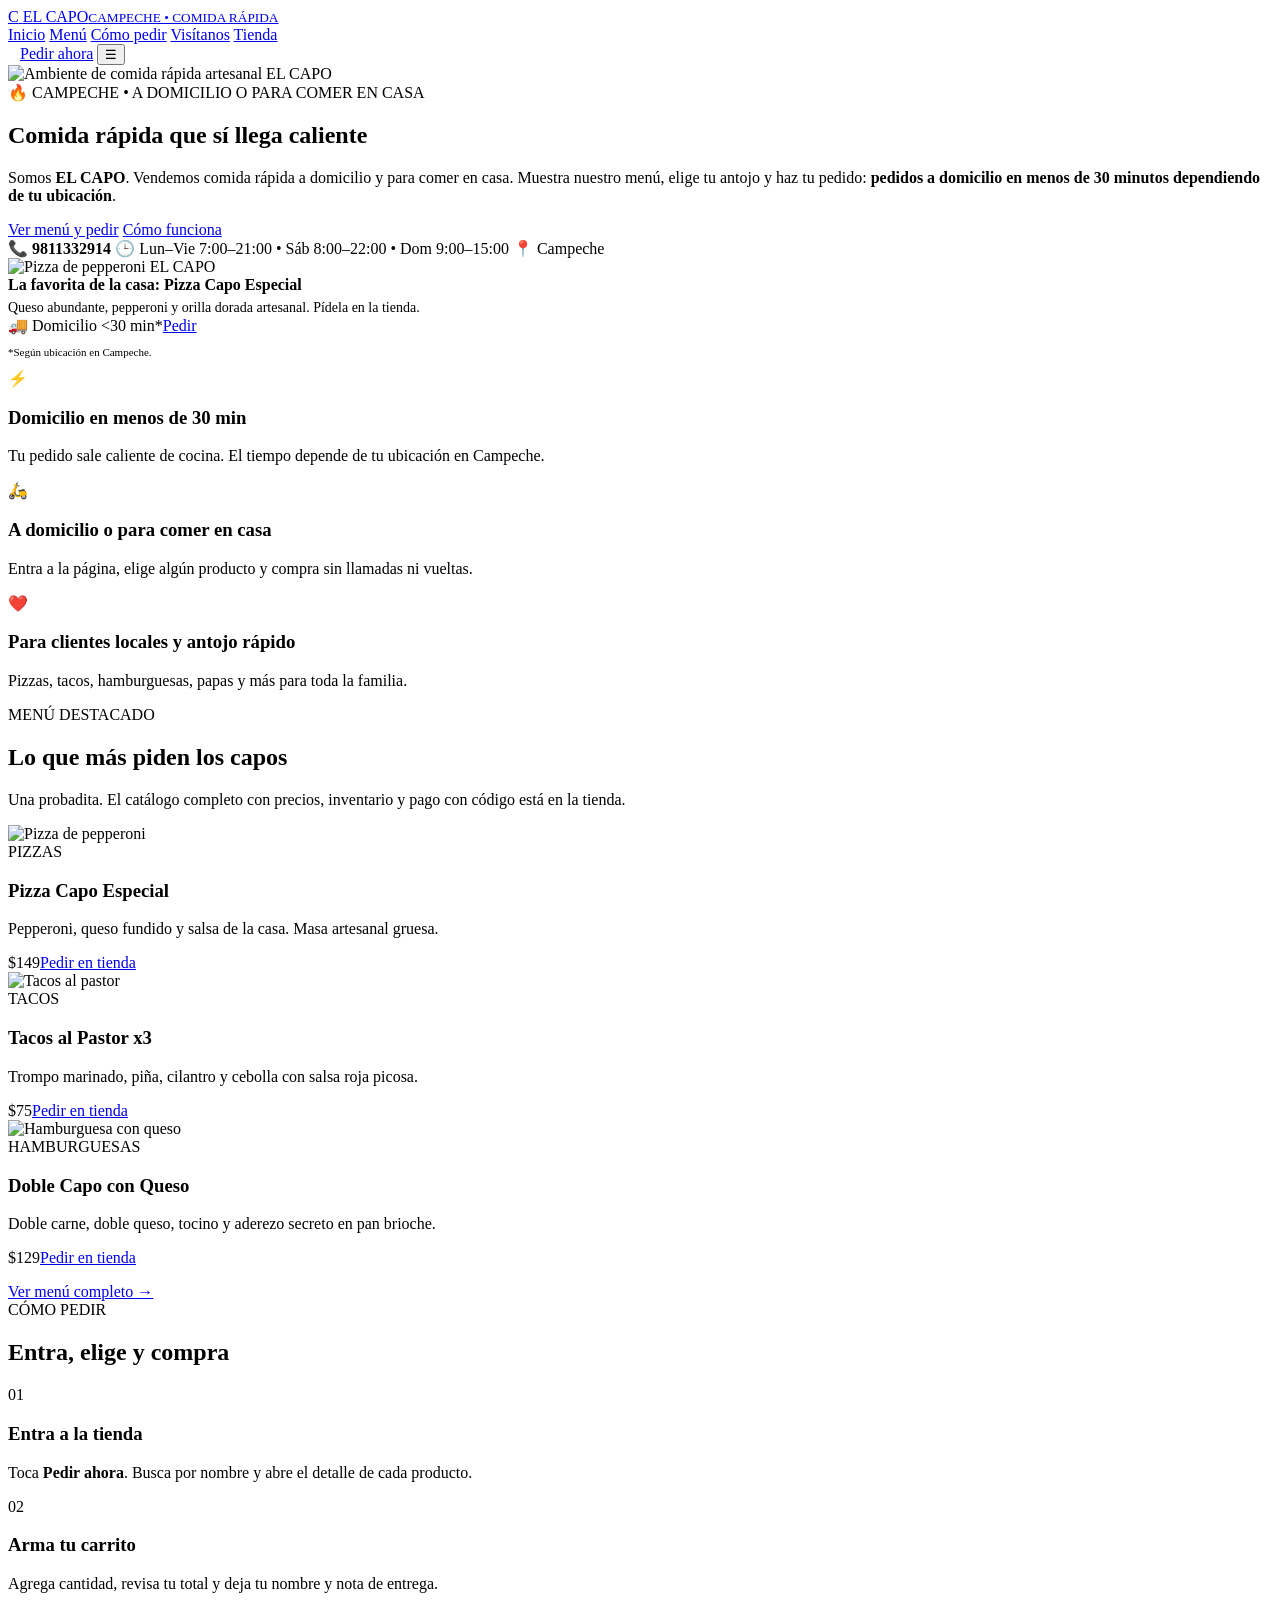
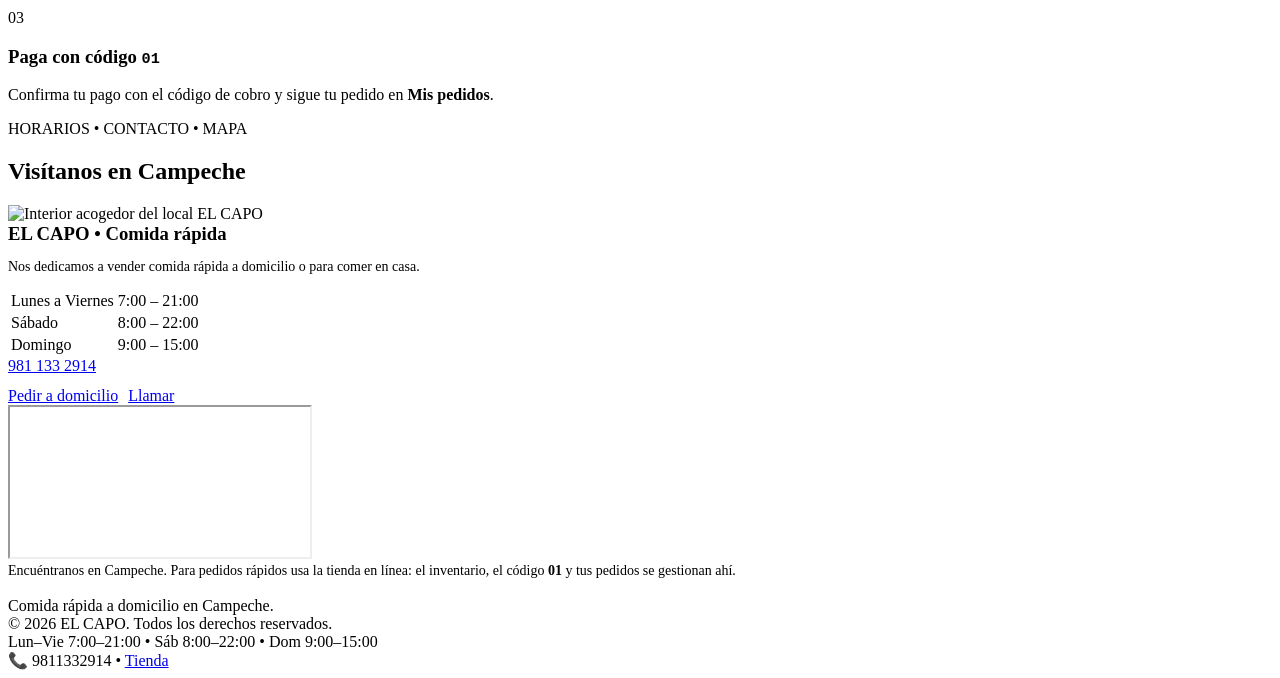
==== index.html @ cf5fe15d "generate index.html" ====
<!doctype html>
<html lang="es-MX">
<head>
<meta charset="utf-8">
<meta name="viewport" content="width=device-width,initial-scale=1">
<title>EL CAPO | Comida rápida a domicilio en Campeche</title>
<meta name="description" content="EL CAPO en Campeche: pizzas, tacos, hamburguesas y más. Pedidos a domicilio en menos de 30 minutos según ubicación. Entra, elige y compra en nuestra tienda.">
<link rel="stylesheet" href="styles.css">
</head>
<body>
<header class="topbar">
<div class="topbar-inner">
<a class="brand" href="./" aria-label="EL CAPO inicio" data-eb-editable="link" data-eb-key="index.a.1" data-eb-role="a" data-eb-kind="link">
<span class="brand-mark">C</span>
<span class="brand-name">EL CAPO<small>CAMPECHE • COMIDA RÁPIDA</small></span>
</a>
<nav class="nav" data-nav>
<a href="#inicio" data-eb-editable="link" data-eb-key="index.a.2" data-eb-role="a" data-eb-kind="link">Inicio</a>
<a href="#menu" data-eb-editable="link" data-eb-key="index.a.3" data-eb-role="a" data-eb-kind="link">Menú</a>
<a href="#como-pedir" data-eb-editable="link" data-eb-key="index.a.4" data-eb-role="a" data-eb-kind="link">Cómo pedir</a>
<a href="#visitanos" data-eb-editable="link" data-eb-key="index.a.5" data-eb-role="a" data-eb-kind="link">Visítanos</a>
<a href="tienda/" data-eb-editable="link" data-eb-key="index.a.6" data-eb-role="a" data-eb-kind="link">Tienda</a>
</nav>
<a class="btn btn-primary btn-sm" href="tienda/" style="margin-left:12px" data-eb-editable="link" data-eb-key="index.a.7" data-eb-role="a" data-eb-kind="link">Pedir ahora</a>
<button class="menu-toggle" data-nav-toggle aria-label="Abrir menú" data-eb-editable="link" data-eb-key="index.button.8" data-eb-role="button" data-eb-kind="link">☰</button>
</div>
</header>

<main id="inicio">
<section class="hero">
<div class="hero-bg"><img src="https://thumb.wikimedia.org/wikipedia/commons/thumb/0/0c/Pub_food_for_the_Win_%28Unsplash%29.jpg/1920px-Pub_food_for_the_Win_%28Unsplash%29.jpg" alt="Ambiente de comida rápida artesanal EL CAPO" data-eb-editable="image" data-eb-key="index.img.9" data-eb-role="img" data-eb-kind="image"></div>
<div class="wrap hero-content">
<div>
<span class="badge">🔥 CAMPECHE • A DOMICILIO O PARA COMER EN CASA</span>
<h1 data-eb-editable="text" data-eb-key="index.h1.10" data-eb-role="h1" data-eb-kind="text">Comida rápida <span class="stroke">que sí llega</span> <span class="fire">caliente</span></h1>
<p class="lead" data-eb-editable="text" data-eb-key="index.p.11" data-eb-role="p" data-eb-kind="text">Somos <strong>EL CAPO</strong>. Vendemos comida rápida a domicilio y para comer en casa. Muestra nuestro menú, elige tu antojo y haz tu pedido: <strong>pedidos a domicilio en menos de 30 minutos dependiendo de tu ubicación</strong>.</p>
<div class="hero-cta">
<a class="btn btn-primary" href="tienda/" data-eb-editable="link" data-eb-key="index.a.12" data-eb-role="a" data-eb-kind="link">Ver menú y pedir</a>
<a class="btn btn-ghost" href="#como-pedir" data-eb-editable="link" data-eb-key="index.a.13" data-eb-role="a" data-eb-kind="link">Cómo funciona</a>
</div>
<div class="hero-meta">
<span>📞 <strong>9811332914</strong></span>
<span>🕒 Lun–Vie 7:00–21:00 • Sáb 8:00–22:00 • Dom 9:00–15:00</span>
<span>📍 Campeche</span>
</div>
</div>
<div class="hero-card reveal">
<img src="https://thumb.wikimedia.org/wikipedia/commons/thumb/8/8a/Pepperoni_pizza-_boella_co._2024-02-17.jpg/1920px-Pepperoni_pizza-_boella_co._2024-02-17.jpg" alt="Pizza de pepperoni EL CAPO" data-eb-editable="image" data-eb-key="index.img.14" data-eb-role="img" data-eb-kind="image">
<div class="hero-card-body">
<strong>La favorita de la casa: Pizza Capo Especial</strong>
<p style="color:var(--muted);font-size:14px;margin:6px 0 0" data-eb-editable="text" data-eb-key="index.p.15" data-eb-role="p" data-eb-kind="text">Queso abundante, pepperoni y orilla dorada artesanal. Pídela en la tienda.</p>
<div class="ticket"><span>🚚 Domicilio &lt;30 min*</span><a class="btn btn-primary btn-sm" href="tienda/" data-eb-editable="link" data-eb-key="index.a.16" data-eb-role="a" data-eb-kind="link">Pedir</a></div>
<p style="font-size:11px;color:var(--dim)" data-eb-editable="text" data-eb-key="index.p.17" data-eb-role="p" data-eb-kind="text">*Según ubicación en Campeche.</p>
</div>
</div>
</div>
</section>

<div class="wrap">
<div class="strip">
<div class="mini reveal"><div class="icon">⚡</div><h3 data-eb-editable="text" data-eb-key="index.h3.18" data-eb-role="h3" data-eb-kind="text">Domicilio en menos de 30 min</h3><p data-eb-editable="text" data-eb-key="index.p.19" data-eb-role="p" data-eb-kind="text">Tu pedido sale caliente de cocina. El tiempo depende de tu ubicación en Campeche.</p></div>
<div class="mini reveal"><div class="icon">🛵</div><h3 data-eb-editable="text" data-eb-key="index.h3.20" data-eb-role="h3" data-eb-kind="text">A domicilio o para comer en casa</h3><p data-eb-editable="text" data-eb-key="index.p.21" data-eb-role="p" data-eb-kind="text">Entra a la página, elige algún producto y compra sin llamadas ni vueltas.</p></div>
<div class="mini reveal"><div class="icon">❤️</div><h3 data-eb-editable="text" data-eb-key="index.h3.22" data-eb-role="h3" data-eb-kind="text">Para clientes locales y antojo rápido</h3><p data-eb-editable="text" data-eb-key="index.p.23" data-eb-role="p" data-eb-kind="text">Pizzas, tacos, hamburguesas, papas y más para toda la familia.</p></div>
</div>

<section class="block" id="menu">
<span class="kicker">MENÚ DESTACADO</span>
<h2 class="title" data-eb-editable="text" data-eb-key="index.h2.24" data-eb-role="h2" data-eb-kind="text">Lo que más piden los capos</h2>
<p class="subtitle" data-eb-editable="text" data-eb-key="index.p.25" data-eb-role="p" data-eb-kind="text">Una probadita. El catálogo completo con precios, inventario y pago con código está en la tienda.</p>
<div class="grid3">
<article class="food-card reveal">
<img src="https://thumb.wikimedia.org/wikipedia/commons/thumb/8/8a/Pepperoni_pizza-_boella_co._2024-02-17.jpg/1920px-Pepperoni_pizza-_boella_co._2024-02-17.jpg" alt="Pizza de pepperoni" data-eb-editable="image" data-eb-key="index.img.26" data-eb-role="img" data-eb-kind="image">
<div class="food-card-body"><span class="tag">PIZZAS</span><h3 data-eb-editable="text" data-eb-key="index.h3.27" data-eb-role="h3" data-eb-kind="text">Pizza Capo Especial</h3><p data-eb-editable="text" data-eb-key="index.p.28" data-eb-role="p" data-eb-kind="text">Pepperoni, queso fundido y salsa de la casa. Masa artesanal gruesa.</p><div class="price-row"><span class="price">$149</span><a class="btn btn-ghost btn-sm" href="tienda/" data-eb-editable="link" data-eb-key="index.a.29" data-eb-role="a" data-eb-kind="link">Pedir en tienda</a></div></div>
</article>
<article class="food-card reveal">
<img src="https://thumb.wikimedia.org/wikipedia/commons/thumb/7/78/Taco_al_pastor-1.jpg/1920px-Taco_al_pastor-1.jpg" alt="Tacos al pastor" data-eb-editable="image" data-eb-key="index.img.30" data-eb-role="img" data-eb-kind="image">
<div class="food-card-body"><span class="tag">TACOS</span><h3 data-eb-editable="text" data-eb-key="index.h3.31" data-eb-role="h3" data-eb-kind="text">Tacos al Pastor x3</h3><p data-eb-editable="text" data-eb-key="index.p.32" data-eb-role="p" data-eb-kind="text">Trompo marinado, piña, cilantro y cebolla con salsa roja picosa.</p><div class="price-row"><span class="price">$75</span><a class="btn btn-ghost btn-sm" href="tienda/" data-eb-editable="link" data-eb-key="index.a.33" data-eb-role="a" data-eb-kind="link">Pedir en tienda</a></div></div>
</article>
<article class="food-card reveal">
<img src="https://thumb.wikimedia.org/wikipedia/commons/thumb/4/4d/Cheeseburger.jpg/1920px-Cheeseburger.jpg" alt="Hamburguesa con queso" data-eb-editable="image" data-eb-key="index.img.34" data-eb-role="img" data-eb-kind="image">
<div class="food-card-body"><span class="tag">HAMBURGUESAS</span><h3 data-eb-editable="text" data-eb-key="index.h3.35" data-eb-role="h3" data-eb-kind="text">Doble Capo con Queso</h3><p data-eb-editable="text" data-eb-key="index.p.36" data-eb-role="p" data-eb-kind="text">Doble carne, doble queso, tocino y aderezo secreto en pan brioche.</p><div class="price-row"><span class="price">$129</span><a class="btn btn-ghost btn-sm" href="tienda/" data-eb-editable="link" data-eb-key="index.a.37" data-eb-role="a" data-eb-kind="link">Pedir en tienda</a></div></div>
</article>
</div>
<div style="margin-top:16px"><a class="btn btn-primary" href="tienda/" data-eb-editable="link" data-eb-key="index.a.38" data-eb-role="a" data-eb-kind="link">Ver menú completo →</a></div>
</section>

<section class="block" id="como-pedir">
<span class="kicker">CÓMO PEDIR</span>
<h2 class="title" data-eb-editable="text" data-eb-key="index.h2.39" data-eb-role="h2" data-eb-kind="text">Entra, elige y compra</h2>
<div class="steps">
<div class="step reveal"><div class="step-num">01</div><h3 data-eb-editable="text" data-eb-key="index.h3.40" data-eb-role="h3" data-eb-kind="text">Entra a la tienda</h3><p data-eb-editable="text" data-eb-key="index.p.41" data-eb-role="p" data-eb-kind="text">Toca <strong>Pedir ahora</strong>. Busca por nombre y abre el detalle de cada producto.</p></div>
<div class="step reveal"><div class="step-num">02</div><h3 data-eb-editable="text" data-eb-key="index.h3.42" data-eb-role="h3" data-eb-kind="text">Arma tu carrito</h3><p data-eb-editable="text" data-eb-key="index.p.43" data-eb-role="p" data-eb-kind="text">Agrega cantidad, revisa tu total y deja tu nombre y nota de entrega.</p></div>
<div class="step reveal"><div class="step-num">03</div><h3 data-eb-editable="text" data-eb-key="index.h3.44" data-eb-role="h3" data-eb-kind="text">Paga con código <code>01</code></h3><p data-eb-editable="text" data-eb-key="index.p.45" data-eb-role="p" data-eb-kind="text">Confirma tu pago con el código de cobro y sigue tu pedido en <strong>Mis pedidos</strong>.</p></div>
</div>
</section>

<section class="block" id="visitanos">
<span class="kicker">HORARIOS • CONTACTO • MAPA</span>
<h2 class="title" data-eb-editable="text" data-eb-key="index.h2.46" data-eb-role="h2" data-eb-kind="text">Visítanos en Campeche</h2>
<div class="visit">
<div class="visit-card reveal">
<img src="https://thumb.wikimedia.org/wikipedia/commons/thumb/e/ef/Restaurant_N%C3%A4sinneula.jpg/1920px-Restaurant_N%C3%A4sinneula.jpg" alt="Interior acogedor del local EL CAPO" data-eb-editable="image" data-eb-key="index.img.47" data-eb-role="img" data-eb-kind="image">
<div class="visit-card-body">
<h3 style="margin:0" data-eb-editable="text" data-eb-key="index.h3.48" data-eb-role="h3" data-eb-kind="text">EL CAPO • Comida rápida</h3>
<p style="color:var(--muted);font-size:14px" data-eb-editable="text" data-eb-key="index.p.49" data-eb-role="p" data-eb-kind="text">Nos dedicamos a vender comida rápida a domicilio o para comer en casa.</p>
<table class="schedule">
<tr><td>Lunes a Viernes</td><td>7:00 – 21:00</td></tr>
<tr><td>Sábado</td><td>8:00 – 22:00</td></tr>
<tr><td>Domingo</td><td>9:00 – 15:00</td></tr>
</table>
<a class="phone-big" href="tel:+529811332914" data-eb-editable="link" data-eb-key="index.a.50" data-eb-role="a" data-eb-kind="link">981 133 2914</a>
<div style="margin-top:12px;display:flex;gap:10px;flex-wrap:wrap">
<a class="btn btn-primary btn-sm" href="tienda/" data-eb-editable="link" data-eb-key="index.a.51" data-eb-role="a" data-eb-kind="link">Pedir a domicilio</a>
<a class="btn btn-ghost btn-sm" href="tel:+529811332914" data-eb-editable="link" data-eb-key="index.a.52" data-eb-role="a" data-eb-kind="link">Llamar</a>
</div>
</div>
</div>
<div class="visit-card reveal">
<iframe class="map-frame" title="Mapa EL CAPO Campeche" loading="lazy" referrerpolicy="strict-origin-when-cross-origin" allowfullscreen src="https://www.google.com/maps/embed?pb=!1m18!1m12!1m3!1d1590204.7511493105!2d-90.0833210465046!3d19.18394339423709!2m3!1f0!2f0!3f0!3m2!1i1024!2i768!4f13.1!3m3!1m2!1s0x8f5a55d2e2bd4cb3%3A0x18dfb8a962aab997!2sPizzas%20y%20Tacos%20EL%20SUSPIRO!5e1!3m2!1ses-419!2smx!4v1788581362156!5m2!1ses-419!2smx"></iframe>
<div class="visit-card-body"><p style="margin:0;color:var(--muted);font-size:14px" data-eb-editable="text" data-eb-key="index.p.53" data-eb-role="p" data-eb-kind="text">Encuéntranos en Campeche. Para pedidos rápidos usa la tienda en línea: el inventario, el código <strong>01</strong> y tus pedidos se gestionan ahí.</p></div>
</div>
</div>
</section>
</div>
</main>

<footer>
<div class="wrap foot-grid">
<div><strong style="color:#fff">EL CAPO</strong><br>Comida rápida a domicilio en Campeche.<br>© <span data-year>2026</span> EL CAPO. Todos los derechos reservados.</div>
<div>Lun–Vie 7:00–21:00 • Sáb 8:00–22:00 • Dom 9:00–15:00<br>📞 9811332914 • <a href="tienda/" data-eb-editable="link" data-eb-key="index.a.54" data-eb-role="a" data-eb-kind="link">Tienda</a></div>
</div>
</footer>
<script src="script.js"></script>
</body>
</html>
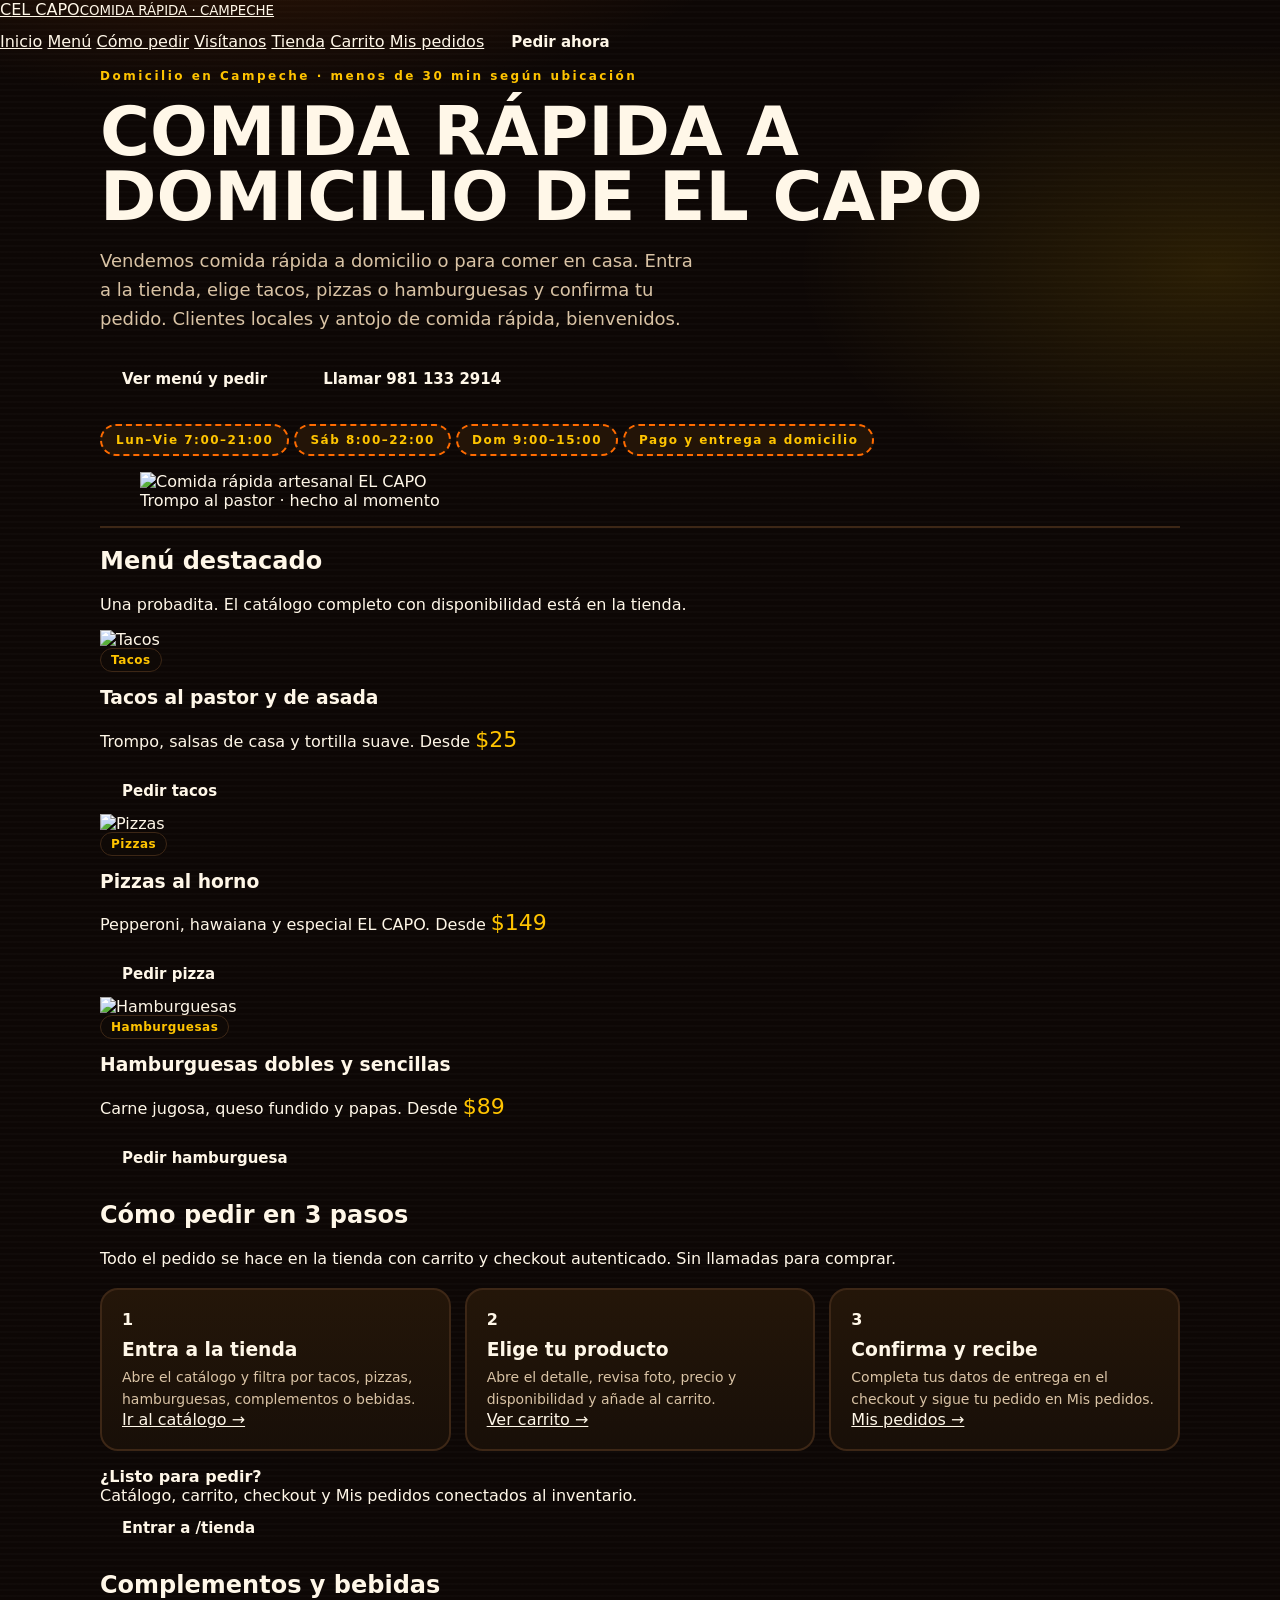
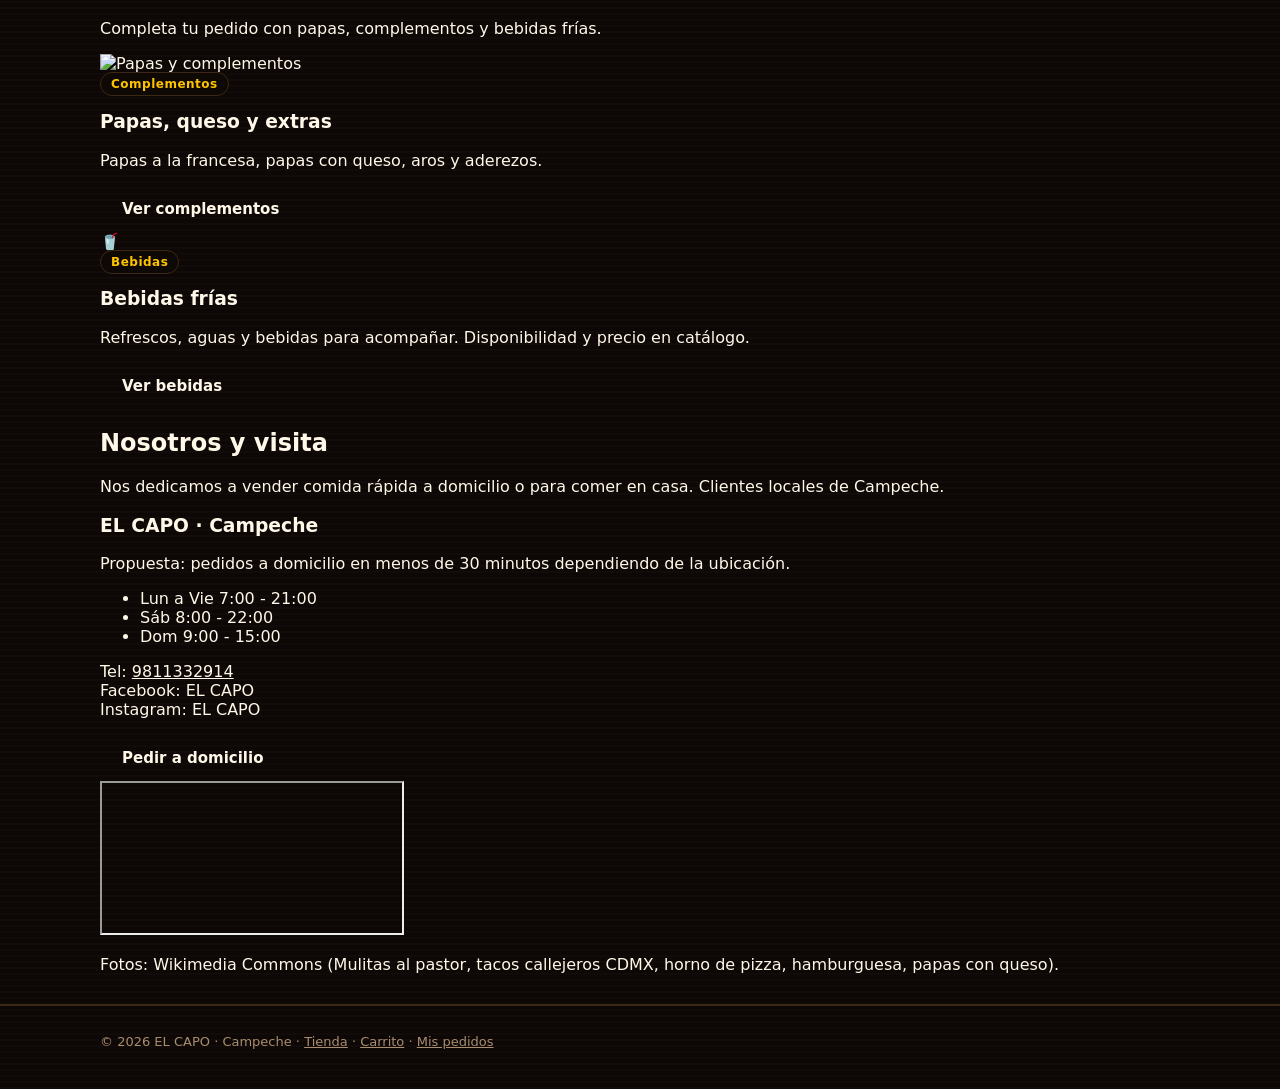
==== commit 03801e49: "generate index.html" ====
--- a/index.html
+++ b/index.html
@@ -3,132 +3,124 @@
 <head>
 <meta charset="utf-8">
 <meta name="viewport" content="width=device-width,initial-scale=1">
-<title>EL CAPO | Comida rápida a domicilio en Campeche</title>
-<meta name="description" content="EL CAPO en Campeche: pizzas, tacos, hamburguesas y más. Pedidos a domicilio en menos de 30 minutos según ubicación. Entra, elige y compra en nuestra tienda.">
+<title>EL CAPO - Comida rapida a domicilio en Campeche</title>
+<meta name="description" content="EL CAPO: comida rápida a domicilio en Campeche. Tacos, pizzas, hamburguesas, papas y bebidas. Pedidos en menos de 30 minutos según ubicación.">
 <link rel="stylesheet" href="styles.css">
 </head>
 <body>
-<header class="topbar">
-<div class="topbar-inner">
-<a class="brand" href="./" aria-label="EL CAPO inicio" data-eb-editable="link" data-eb-key="index.a.1" data-eb-role="a" data-eb-kind="link">
-<span class="brand-mark">C</span>
-<span class="brand-name">EL CAPO<small>CAMPECHE • COMIDA RÁPIDA</small></span>
-</a>
-<nav class="nav" data-nav>
-<a href="#inicio" data-eb-editable="link" data-eb-key="index.a.2" data-eb-role="a" data-eb-kind="link">Inicio</a>
-<a href="#menu" data-eb-editable="link" data-eb-key="index.a.3" data-eb-role="a" data-eb-kind="link">Menú</a>
-<a href="#como-pedir" data-eb-editable="link" data-eb-key="index.a.4" data-eb-role="a" data-eb-kind="link">Cómo pedir</a>
-<a href="#visitanos" data-eb-editable="link" data-eb-key="index.a.5" data-eb-role="a" data-eb-kind="link">Visítanos</a>
-<a href="tienda/" data-eb-editable="link" data-eb-key="index.a.6" data-eb-role="a" data-eb-kind="link">Tienda</a>
-</nav>
-<a class="btn btn-primary btn-sm" href="tienda/" style="margin-left:12px" data-eb-editable="link" data-eb-key="index.a.7" data-eb-role="a" data-eb-kind="link">Pedir ahora</a>
-<button class="menu-toggle" data-nav-toggle aria-label="Abrir menú" data-eb-editable="link" data-eb-key="index.button.8" data-eb-role="button" data-eb-kind="link">☰</button>
-</div>
+<header class="site">
+  <div class="bar">
+    <a class="logo" href="index.html" data-eb-editable="link" data-eb-key="index.a.1" data-eb-role="a" data-eb-kind="link"><span class="logo-badge">C</span><span>EL CAPO<small>COMIDA RÁPIDA · CAMPECHE</small></span></a>
+    <button class="menu-toggle" aria-label="Abrir menú" type="button" data-eb-editable="link" data-eb-key="index.button.2" data-eb-role="button" data-eb-kind="link">☰</button>
+    <nav class="main">
+      <a href="index.html" data-eb-editable="link" data-eb-key="index.a.3" data-eb-role="a" data-eb-kind="link">Inicio</a>
+      <a href="#menu" data-eb-editable="link" data-eb-key="index.a.4" data-eb-role="a" data-eb-kind="link">Menú</a>
+      <a href="#como-pedir" data-eb-editable="link" data-eb-key="index.a.5" data-eb-role="a" data-eb-kind="link">Cómo pedir</a>
+      <a href="#visitanos" data-eb-editable="link" data-eb-key="index.a.6" data-eb-role="a" data-eb-kind="link">Visítanos</a>
+      <a href="tienda/index.html" data-eb-editable="link" data-eb-key="index.a.7" data-eb-role="a" data-eb-kind="link">Tienda</a>
+      <a href="tienda/carrito.html" data-eb-editable="link" data-eb-key="index.a.8" data-eb-role="a" data-eb-kind="link">Carrito</a>
+      <a href="tienda/pedidos.html" data-eb-editable="link" data-eb-key="index.a.9" data-eb-role="a" data-eb-kind="link">Mis pedidos</a>
+      <a class="btn" href="tienda/index.html" data-eb-editable="link" data-eb-key="index.a.10" data-eb-role="a" data-eb-kind="link">Pedir ahora</a>
+    </nav>
+  </div>
 </header>
 
-<main id="inicio">
-<section class="hero">
-<div class="hero-bg"><img src="https://thumb.wikimedia.org/wikipedia/commons/thumb/0/0c/Pub_food_for_the_Win_%28Unsplash%29.jpg/1920px-Pub_food_for_the_Win_%28Unsplash%29.jpg" alt="Ambiente de comida rápida artesanal EL CAPO" data-eb-editable="image" data-eb-key="index.img.9" data-eb-role="img" data-eb-kind="image"></div>
-<div class="wrap hero-content">
-<div>
-<span class="badge">🔥 CAMPECHE • A DOMICILIO O PARA COMER EN CASA</span>
-<h1 data-eb-editable="text" data-eb-key="index.h1.10" data-eb-role="h1" data-eb-kind="text">Comida rápida <span class="stroke">que sí llega</span> <span class="fire">caliente</span></h1>
-<p class="lead" data-eb-editable="text" data-eb-key="index.p.11" data-eb-role="p" data-eb-kind="text">Somos <strong>EL CAPO</strong>. Vendemos comida rápida a domicilio y para comer en casa. Muestra nuestro menú, elige tu antojo y haz tu pedido: <strong>pedidos a domicilio en menos de 30 minutos dependiendo de tu ubicación</strong>.</p>
-<div class="hero-cta">
-<a class="btn btn-primary" href="tienda/" data-eb-editable="link" data-eb-key="index.a.12" data-eb-role="a" data-eb-kind="link">Ver menú y pedir</a>
-<a class="btn btn-ghost" href="#como-pedir" data-eb-editable="link" data-eb-key="index.a.13" data-eb-role="a" data-eb-kind="link">Cómo funciona</a>
-</div>
-<div class="hero-meta">
-<span>📞 <strong>9811332914</strong></span>
-<span>🕒 Lun–Vie 7:00–21:00 • Sáb 8:00–22:00 • Dom 9:00–15:00</span>
-<span>📍 Campeche</span>
-</div>
-</div>
-<div class="hero-card reveal">
-<img src="https://thumb.wikimedia.org/wikipedia/commons/thumb/8/8a/Pepperoni_pizza-_boella_co._2024-02-17.jpg/1920px-Pepperoni_pizza-_boella_co._2024-02-17.jpg" alt="Pizza de pepperoni EL CAPO" data-eb-editable="image" data-eb-key="index.img.14" data-eb-role="img" data-eb-kind="image">
-<div class="hero-card-body">
-<strong>La favorita de la casa: Pizza Capo Especial</strong>
-<p style="color:var(--muted);font-size:14px;margin:6px 0 0" data-eb-editable="text" data-eb-key="index.p.15" data-eb-role="p" data-eb-kind="text">Queso abundante, pepperoni y orilla dorada artesanal. Pídela en la tienda.</p>
-<div class="ticket"><span>🚚 Domicilio &lt;30 min*</span><a class="btn btn-primary btn-sm" href="tienda/" data-eb-editable="link" data-eb-key="index.a.16" data-eb-role="a" data-eb-kind="link">Pedir</a></div>
-<p style="font-size:11px;color:var(--dim)" data-eb-editable="text" data-eb-key="index.p.17" data-eb-role="p" data-eb-kind="text">*Según ubicación en Campeche.</p>
-</div>
-</div>
-</div>
-</section>
+<main class="wrap">
+  <div class="hero">
+    <div>
+      <span class="kicker">Domicilio en Campeche · menos de 30 min según ubicación</span>
+      <h1 data-eb-editable="text" data-eb-key="index.h1.11" data-eb-role="h1" data-eb-kind="text">Comida rápida <span>a domicilio</span> de EL CAPO</h1>
+      <p class="lead" data-eb-editable="text" data-eb-key="index.p.12" data-eb-role="p" data-eb-kind="text">Vendemos comida rápida a domicilio o para comer en casa. Entra a la tienda, elige tacos, pizzas o hamburguesas y confirma tu pedido. Clientes locales y antojo de comida rápida, bienvenidos.</p>
+      <div class="hero-cta">
+        <a class="btn" href="tienda/index.html" data-eb-editable="link" data-eb-key="index.a.13" data-eb-role="a" data-eb-kind="link">Ver menú y pedir</a>
+        <a class="btn ghost" href="tel:+529811332914" data-eb-editable="link" data-eb-key="index.a.14" data-eb-role="a" data-eb-kind="link">Llamar 981 133 2914</a>
+      </div>
+      <div class="badges">
+        <span class="badge">Lun–Vie 7:00–21:00</span>
+        <span class="badge">Sáb 8:00–22:00</span>
+        <span class="badge">Dom 9:00–15:00</span>
+        <span class="badge">Pago y entrega a domicilio</span>
+      </div>
+    </div>
+    <figure class="hero-photo">
+      <img src="https://thumb.wikimedia.org/wikipedia/commons/thumb/7/74/Mulitas_al_pastor.JPG/1920px-Mulitas_al_pastor.JPG" alt="Comida rápida artesanal EL CAPO" data-eb-editable="image" data-eb-key="index.img.15" data-eb-role="img" data-eb-kind="image">
+      <figcaption>Trompo al pastor · hecho al momento</figcaption>
+    </figure>
+  </div>
 
-<div class="wrap">
-<div class="strip">
-<div class="mini reveal"><div class="icon">⚡</div><h3 data-eb-editable="text" data-eb-key="index.h3.18" data-eb-role="h3" data-eb-kind="text">Domicilio en menos de 30 min</h3><p data-eb-editable="text" data-eb-key="index.p.19" data-eb-role="p" data-eb-kind="text">Tu pedido sale caliente de cocina. El tiempo depende de tu ubicación en Campeche.</p></div>
-<div class="mini reveal"><div class="icon">🛵</div><h3 data-eb-editable="text" data-eb-key="index.h3.20" data-eb-role="h3" data-eb-kind="text">A domicilio o para comer en casa</h3><p data-eb-editable="text" data-eb-key="index.p.21" data-eb-role="p" data-eb-kind="text">Entra a la página, elige algún producto y compra sin llamadas ni vueltas.</p></div>
-<div class="mini reveal"><div class="icon">❤️</div><h3 data-eb-editable="text" data-eb-key="index.h3.22" data-eb-role="h3" data-eb-kind="text">Para clientes locales y antojo rápido</h3><p data-eb-editable="text" data-eb-key="index.p.23" data-eb-role="p" data-eb-kind="text">Pizzas, tacos, hamburguesas, papas y más para toda la familia.</p></div>
-</div>
+  <section id="menu">
+    <h2 data-eb-editable="text" data-eb-key="index.h2.16" data-eb-role="h2" data-eb-kind="text">Menú destacado</h2>
+    <p class="sub" data-eb-editable="text" data-eb-key="index.p.17" data-eb-role="p" data-eb-kind="text">Una probadita. El catálogo completo con disponibilidad está en la tienda.</p>
+    <div class="grid c3">
+      <article class="card">
+        <img src="https://thumb.wikimedia.org/wikipedia/commons/thumb/9/92/Man_making_tacos_on_the_street_in_Mexico_City.jpg/1920px-Man_making_tacos_on_the_street_in_Mexico_City.jpg" alt="Tacos" data-eb-editable="image" data-eb-key="index.img.18" data-eb-role="img" data-eb-kind="image">
+        <div class="pad"><span class="tag">Tacos</span><h3 data-eb-editable="text" data-eb-key="index.h3.19" data-eb-role="h3" data-eb-kind="text">Tacos al pastor y de asada</h3><p class="small" data-eb-editable="text" data-eb-key="index.p.20" data-eb-role="p" data-eb-kind="text">Trompo, salsas de casa y tortilla suave. Desde <span class="price">$25</span></p><a class="btn" href="tienda/index.html" data-eb-editable="link" data-eb-key="index.a.21" data-eb-role="a" data-eb-kind="link">Pedir tacos</a></div>
+      </article>
+      <article class="card">
+        <img src="https://thumb.wikimedia.org/wikipedia/commons/thumb/8/84/Wood-fired_Pizza_Oven_at_Baronessa_Italian_Restaurant.jpg/1920px-Wood-fired_Pizza_Oven_at_Baronessa_Italian_Restaurant.jpg" alt="Pizzas" data-eb-editable="image" data-eb-key="index.img.22" data-eb-role="img" data-eb-kind="image">
+        <div class="pad"><span class="tag">Pizzas</span><h3 data-eb-editable="text" data-eb-key="index.h3.23" data-eb-role="h3" data-eb-kind="text">Pizzas al horno</h3><p class="small" data-eb-editable="text" data-eb-key="index.p.24" data-eb-role="p" data-eb-kind="text">Pepperoni, hawaiana y especial EL CAPO. Desde <span class="price">$149</span></p><a class="btn" href="tienda/index.html" data-eb-editable="link" data-eb-key="index.a.25" data-eb-role="a" data-eb-kind="link">Pedir pizza</a></div>
+      </article>
+      <article class="card">
+        <img src="https://thumb.wikimedia.org/wikipedia/commons/thumb/9/9d/Energy_drink_and_fast_food_cheeseburger_calorie_comparison.jpg/1920px-Energy_drink_and_fast_food_cheeseburger_calorie_comparison.jpg" alt="Hamburguesas" data-eb-editable="image" data-eb-key="index.img.26" data-eb-role="img" data-eb-kind="image">
+        <div class="pad"><span class="tag">Hamburguesas</span><h3 data-eb-editable="text" data-eb-key="index.h3.27" data-eb-role="h3" data-eb-kind="text">Hamburguesas dobles y sencillas</h3><p class="small" data-eb-editable="text" data-eb-key="index.p.28" data-eb-role="p" data-eb-kind="text">Carne jugosa, queso fundido y papas. Desde <span class="price">$89</span></p><a class="btn" href="tienda/index.html" data-eb-editable="link" data-eb-key="index.a.29" data-eb-role="a" data-eb-kind="link">Pedir hamburguesa</a></div>
+      </article>
+    </div>
+  </section>
 
-<section class="block" id="menu">
-<span class="kicker">MENÚ DESTACADO</span>
-<h2 class="title" data-eb-editable="text" data-eb-key="index.h2.24" data-eb-role="h2" data-eb-kind="text">Lo que más piden los capos</h2>
-<p class="subtitle" data-eb-editable="text" data-eb-key="index.p.25" data-eb-role="p" data-eb-kind="text">Una probadita. El catálogo completo con precios, inventario y pago con código está en la tienda.</p>
-<div class="grid3">
-<article class="food-card reveal">
-<img src="https://thumb.wikimedia.org/wikipedia/commons/thumb/8/8a/Pepperoni_pizza-_boella_co._2024-02-17.jpg/1920px-Pepperoni_pizza-_boella_co._2024-02-17.jpg" alt="Pizza de pepperoni" data-eb-editable="image" data-eb-key="index.img.26" data-eb-role="img" data-eb-kind="image">
-<div class="food-card-body"><span class="tag">PIZZAS</span><h3 data-eb-editable="text" data-eb-key="index.h3.27" data-eb-role="h3" data-eb-kind="text">Pizza Capo Especial</h3><p data-eb-editable="text" data-eb-key="index.p.28" data-eb-role="p" data-eb-kind="text">Pepperoni, queso fundido y salsa de la casa. Masa artesanal gruesa.</p><div class="price-row"><span class="price">$149</span><a class="btn btn-ghost btn-sm" href="tienda/" data-eb-editable="link" data-eb-key="index.a.29" data-eb-role="a" data-eb-kind="link">Pedir en tienda</a></div></div>
-</article>
-<article class="food-card reveal">
-<img src="https://thumb.wikimedia.org/wikipedia/commons/thumb/7/78/Taco_al_pastor-1.jpg/1920px-Taco_al_pastor-1.jpg" alt="Tacos al pastor" data-eb-editable="image" data-eb-key="index.img.30" data-eb-role="img" data-eb-kind="image">
-<div class="food-card-body"><span class="tag">TACOS</span><h3 data-eb-editable="text" data-eb-key="index.h3.31" data-eb-role="h3" data-eb-kind="text">Tacos al Pastor x3</h3><p data-eb-editable="text" data-eb-key="index.p.32" data-eb-role="p" data-eb-kind="text">Trompo marinado, piña, cilantro y cebolla con salsa roja picosa.</p><div class="price-row"><span class="price">$75</span><a class="btn btn-ghost btn-sm" href="tienda/" data-eb-editable="link" data-eb-key="index.a.33" data-eb-role="a" data-eb-kind="link">Pedir en tienda</a></div></div>
-</article>
-<article class="food-card reveal">
-<img src="https://thumb.wikimedia.org/wikipedia/commons/thumb/4/4d/Cheeseburger.jpg/1920px-Cheeseburger.jpg" alt="Hamburguesa con queso" data-eb-editable="image" data-eb-key="index.img.34" data-eb-role="img" data-eb-kind="image">
-<div class="food-card-body"><span class="tag">HAMBURGUESAS</span><h3 data-eb-editable="text" data-eb-key="index.h3.35" data-eb-role="h3" data-eb-kind="text">Doble Capo con Queso</h3><p data-eb-editable="text" data-eb-key="index.p.36" data-eb-role="p" data-eb-kind="text">Doble carne, doble queso, tocino y aderezo secreto en pan brioche.</p><div class="price-row"><span class="price">$129</span><a class="btn btn-ghost btn-sm" href="tienda/" data-eb-editable="link" data-eb-key="index.a.37" data-eb-role="a" data-eb-kind="link">Pedir en tienda</a></div></div>
-</article>
-</div>
-<div style="margin-top:16px"><a class="btn btn-primary" href="tienda/" data-eb-editable="link" data-eb-key="index.a.38" data-eb-role="a" data-eb-kind="link">Ver menú completo →</a></div>
-</section>
+  <section id="como-pedir">
+    <h2 data-eb-editable="text" data-eb-key="index.h2.30" data-eb-role="h2" data-eb-kind="text">Cómo pedir en 3 pasos</h2>
+    <p class="sub" data-eb-editable="text" data-eb-key="index.p.31" data-eb-role="p" data-eb-kind="text">Todo el pedido se hace en la tienda con carrito y checkout autenticado. Sin llamadas para comprar.</p>
+    <div class="steps">
+      <div class="step"><b class="num">1</b><h3 data-eb-editable="text" data-eb-key="index.h3.32" data-eb-role="h3" data-eb-kind="text">Entra a la tienda</h3><p class="small" data-eb-editable="text" data-eb-key="index.p.33" data-eb-role="p" data-eb-kind="text">Abre el catálogo y filtra por tacos, pizzas, hamburguesas, complementos o bebidas.</p><a href="tienda/index.html" data-eb-editable="link" data-eb-key="index.a.34" data-eb-role="a" data-eb-kind="link">Ir al catálogo →</a></div>
+      <div class="step"><b class="num">2</b><h3 data-eb-editable="text" data-eb-key="index.h3.35" data-eb-role="h3" data-eb-kind="text">Elige tu producto</h3><p class="small" data-eb-editable="text" data-eb-key="index.p.36" data-eb-role="p" data-eb-kind="text">Abre el detalle, revisa foto, precio y disponibilidad y añade al carrito.</p><a href="tienda/carrito.html" data-eb-editable="link" data-eb-key="index.a.37" data-eb-role="a" data-eb-kind="link">Ver carrito →</a></div>
+      <div class="step"><b class="num">3</b><h3 data-eb-editable="text" data-eb-key="index.h3.38" data-eb-role="h3" data-eb-kind="text">Confirma y recibe</h3><p class="small" data-eb-editable="text" data-eb-key="index.p.39" data-eb-role="p" data-eb-kind="text">Completa tus datos de entrega en el checkout y sigue tu pedido en Mis pedidos.</p><a href="tienda/pedidos.html" data-eb-editable="link" data-eb-key="index.a.40" data-eb-role="a" data-eb-kind="link">Mis pedidos →</a></div>
+    </div>
+    <div class="store-strip" style="margin-top:16px">
+      <div><strong>¿Listo para pedir?</strong><br><span class="small">Catálogo, carrito, checkout y Mis pedidos conectados al inventario.</span></div>
+      <a class="btn" href="tienda/index.html" data-eb-editable="link" data-eb-key="index.a.41" data-eb-role="a" data-eb-kind="link">Entrar a /tienda</a>
+    </div>
+  </section>
 
-<section class="block" id="como-pedir">
-<span class="kicker">CÓMO PEDIR</span>
-<h2 class="title" data-eb-editable="text" data-eb-key="index.h2.39" data-eb-role="h2" data-eb-kind="text">Entra, elige y compra</h2>
-<div class="steps">
-<div class="step reveal"><div class="step-num">01</div><h3 data-eb-editable="text" data-eb-key="index.h3.40" data-eb-role="h3" data-eb-kind="text">Entra a la tienda</h3><p data-eb-editable="text" data-eb-key="index.p.41" data-eb-role="p" data-eb-kind="text">Toca <strong>Pedir ahora</strong>. Busca por nombre y abre el detalle de cada producto.</p></div>
-<div class="step reveal"><div class="step-num">02</div><h3 data-eb-editable="text" data-eb-key="index.h3.42" data-eb-role="h3" data-eb-kind="text">Arma tu carrito</h3><p data-eb-editable="text" data-eb-key="index.p.43" data-eb-role="p" data-eb-kind="text">Agrega cantidad, revisa tu total y deja tu nombre y nota de entrega.</p></div>
-<div class="step reveal"><div class="step-num">03</div><h3 data-eb-editable="text" data-eb-key="index.h3.44" data-eb-role="h3" data-eb-kind="text">Paga con código <code>01</code></h3><p data-eb-editable="text" data-eb-key="index.p.45" data-eb-role="p" data-eb-kind="text">Confirma tu pago con el código de cobro y sigue tu pedido en <strong>Mis pedidos</strong>.</p></div>
-</div>
-</section>
+  <section id="complementos">
+    <h2 data-eb-editable="text" data-eb-key="index.h2.42" data-eb-role="h2" data-eb-kind="text">Complementos y bebidas</h2>
+    <p class="sub" data-eb-editable="text" data-eb-key="index.p.43" data-eb-role="p" data-eb-kind="text">Completa tu pedido con papas, complementos y bebidas frías.</p>
+    <div class="grid c2">
+      <article class="card">
+        <img src="https://upload.wikimedia.org/wikipedia/commons/0/03/Shake_shack_cheese_fries.jpg" alt="Papas y complementos" data-eb-editable="image" data-eb-key="index.img.44" data-eb-role="img" data-eb-kind="image">
+        <div class="pad"><span class="tag">Complementos</span><h3 data-eb-editable="text" data-eb-key="index.h3.45" data-eb-role="h3" data-eb-kind="text">Papas, queso y extras</h3><p class="small" data-eb-editable="text" data-eb-key="index.p.46" data-eb-role="p" data-eb-kind="text">Papas a la francesa, papas con queso, aros y aderezos.</p><a class="btn dark" href="tienda/index.html" data-eb-editable="link" data-eb-key="index.a.47" data-eb-role="a" data-eb-kind="link">Ver complementos</a></div>
+      </article>
+      <article class="card">
+        <div class="card-art" aria-hidden="true">🥤</div>
+        <div class="pad"><span class="tag">Bebidas</span><h3 data-eb-editable="text" data-eb-key="index.h3.48" data-eb-role="h3" data-eb-kind="text">Bebidas frías</h3><p class="small" data-eb-editable="text" data-eb-key="index.p.49" data-eb-role="p" data-eb-kind="text">Refrescos, aguas y bebidas para acompañar. Disponibilidad y precio en catálogo.</p><a class="btn dark" href="tienda/index.html" data-eb-editable="link" data-eb-key="index.a.50" data-eb-role="a" data-eb-kind="link">Ver bebidas</a></div>
+      </article>
+    </div>
+  </section>
 
-<section class="block" id="visitanos">
-<span class="kicker">HORARIOS • CONTACTO • MAPA</span>
-<h2 class="title" data-eb-editable="text" data-eb-key="index.h2.46" data-eb-role="h2" data-eb-kind="text">Visítanos en Campeche</h2>
-<div class="visit">
-<div class="visit-card reveal">
-<img src="https://thumb.wikimedia.org/wikipedia/commons/thumb/e/ef/Restaurant_N%C3%A4sinneula.jpg/1920px-Restaurant_N%C3%A4sinneula.jpg" alt="Interior acogedor del local EL CAPO" data-eb-editable="image" data-eb-key="index.img.47" data-eb-role="img" data-eb-kind="image">
-<div class="visit-card-body">
-<h3 style="margin:0" data-eb-editable="text" data-eb-key="index.h3.48" data-eb-role="h3" data-eb-kind="text">EL CAPO • Comida rápida</h3>
-<p style="color:var(--muted);font-size:14px" data-eb-editable="text" data-eb-key="index.p.49" data-eb-role="p" data-eb-kind="text">Nos dedicamos a vender comida rápida a domicilio o para comer en casa.</p>
-<table class="schedule">
-<tr><td>Lunes a Viernes</td><td>7:00 – 21:00</td></tr>
-<tr><td>Sábado</td><td>8:00 – 22:00</td></tr>
-<tr><td>Domingo</td><td>9:00 – 15:00</td></tr>
-</table>
-<a class="phone-big" href="tel:+529811332914" data-eb-editable="link" data-eb-key="index.a.50" data-eb-role="a" data-eb-kind="link">981 133 2914</a>
-<div style="margin-top:12px;display:flex;gap:10px;flex-wrap:wrap">
-<a class="btn btn-primary btn-sm" href="tienda/" data-eb-editable="link" data-eb-key="index.a.51" data-eb-role="a" data-eb-kind="link">Pedir a domicilio</a>
-<a class="btn btn-ghost btn-sm" href="tel:+529811332914" data-eb-editable="link" data-eb-key="index.a.52" data-eb-role="a" data-eb-kind="link">Llamar</a>
-</div>
-</div>
-</div>
-<div class="visit-card reveal">
-<iframe class="map-frame" title="Mapa EL CAPO Campeche" loading="lazy" referrerpolicy="strict-origin-when-cross-origin" allowfullscreen src="https://www.google.com/maps/embed?pb=!1m18!1m12!1m3!1d1590204.7511493105!2d-90.0833210465046!3d19.18394339423709!2m3!1f0!2f0!3f0!3m2!1i1024!2i768!4f13.1!3m3!1m2!1s0x8f5a55d2e2bd4cb3%3A0x18dfb8a962aab997!2sPizzas%20y%20Tacos%20EL%20SUSPIRO!5e1!3m2!1ses-419!2smx!4v1788581362156!5m2!1ses-419!2smx"></iframe>
-<div class="visit-card-body"><p style="margin:0;color:var(--muted);font-size:14px" data-eb-editable="text" data-eb-key="index.p.53" data-eb-role="p" data-eb-kind="text">Encuéntranos en Campeche. Para pedidos rápidos usa la tienda en línea: el inventario, el código <strong>01</strong> y tus pedidos se gestionan ahí.</p></div>
-</div>
-</div>
-</section>
-</div>
+  <section id="visitanos">
+    <h2 data-eb-editable="text" data-eb-key="index.h2.51" data-eb-role="h2" data-eb-kind="text">Nosotros y visita</h2>
+    <p class="sub" data-eb-editable="text" data-eb-key="index.p.52" data-eb-role="p" data-eb-kind="text">Nos dedicamos a vender comida rápida a domicilio o para comer en casa. Clientes locales de Campeche.</p>
+    <div class="grid c2">
+      <div class="info-box">
+        <h3 data-eb-editable="text" data-eb-key="index.h3.53" data-eb-role="h3" data-eb-kind="text">EL CAPO · Campeche</h3>
+        <p data-eb-editable="text" data-eb-key="index.p.54" data-eb-role="p" data-eb-kind="text">Propuesta: pedidos a domicilio en menos de 30 minutos dependiendo de la ubicación.</p>
+        <ul class="hours">
+          <li>Lun a Vie 7:00 - 21:00</li>
+          <li>Sáb 8:00 - 22:00</li>
+          <li>Dom 9:00 - 15:00</li>
+        </ul>
+        <p data-eb-editable="text" data-eb-key="index.p.55" data-eb-role="p" data-eb-kind="text">Tel: <a href="tel:+529811332914" data-eb-editable="link" data-eb-key="index.a.56" data-eb-role="a" data-eb-kind="link">9811332914</a><br>Facebook: EL CAPO<br>Instagram: EL CAPO</p>
+        <a class="btn" href="tienda/index.html" data-eb-editable="link" data-eb-key="index.a.57" data-eb-role="a" data-eb-kind="link">Pedir a domicilio</a>
+      </div>
+      <div>
+        <iframe class="map" title="Mapa EL CAPO Campeche" loading="lazy" src="https://maps.google.com/maps?q=Campeche,Mexico&t=&z=13&ie=UTF8&iwloc=&output=embed"></iframe>
+        <p class="credit" data-eb-editable="text" data-eb-key="index.p.58" data-eb-role="p" data-eb-kind="text">Fotos: Wikimedia Commons (Mulitas al pastor, tacos callejeros CDMX, horno de pizza, hamburguesa, papas con queso).</p>
+      </div>
+    </div>
+  </section>
 </main>
 
 <footer>
-<div class="wrap foot-grid">
-<div><strong style="color:#fff">EL CAPO</strong><br>Comida rápida a domicilio en Campeche.<br>© <span data-year>2026</span> EL CAPO. Todos los derechos reservados.</div>
-<div>Lun–Vie 7:00–21:00 • Sáb 8:00–22:00 • Dom 9:00–15:00<br>📞 9811332914 • <a href="tienda/" data-eb-editable="link" data-eb-key="index.a.54" data-eb-role="a" data-eb-kind="link">Tienda</a></div>
-</div>
+  <div class="wrap">© <span data-year>2026</span> EL CAPO · Campeche · <a href="tienda/index.html" data-eb-editable="link" data-eb-key="index.a.59" data-eb-role="a" data-eb-kind="link">Tienda</a> · <a href="tienda/carrito.html" data-eb-editable="link" data-eb-key="index.a.60" data-eb-role="a" data-eb-kind="link">Carrito</a> · <a href="tienda/pedidos.html" data-eb-editable="link" data-eb-key="index.a.61" data-eb-role="a" data-eb-kind="link">Mis pedidos</a></div>
 </footer>
 <script src="script.js"></script>
 </body>
--- a/styles.css
+++ b/styles.css
@@ -0,0 +1,161 @@
+:root{
+  --bg:#0d0705;
+  --bg2:#17100a;
+  --card:#1f140c;
+  --card2:#281a0f;
+  --line:#3d2716;
+  --cream:#fff7e8;
+  --muted:#d9c3a5;
+  --dim:#a98d6e;
+  --flame:#ff6b00;
+  --flame2:#ff8f1f;
+  --gold:#ffc400;
+  --green:#2fbf5a;
+  --red:#ff3b30;
+  --radius:18px;
+  --shadow:0 18px 50px rgba(0,0,0,.55);
+  --font-display:"Arial Black",Impact,"Franklin Gothic Heavy",system-ui,sans-serif;
+  --font-body:system-ui,-apple-system,"Segoe UI",Roboto,Arial,sans-serif;
+}
+*{box-sizing:border-box}
+html{scroll-behavior:smooth}
+body{
+  margin:0;font-family:var(--font-body);background:var(--bg);color:var(--cream);
+  background-image:radial-gradient(900px 400px at 20% -5%,rgba(255,107,0,.18),transparent 60%),
+  radial-gradient(700px 380px at 95% 10%,rgba(255,196,0,.12),transparent 60%),
+  repeating-linear-gradient(0deg,rgba(255,255,255,.015) 0 2px,transparent 2px 6px);
+}
+a{color:inherit}
+img{max-width:100%;display:block}
+.wrap{max-width:1120px;margin:0 auto;padding:0 20px}
+.topbar{
+  position:sticky;top:0;z-index:40;
+  background:rgba(13,7,5,.92);backdrop-filter:blur(10px);
+  border-bottom:2px solid var(--line);
+}
+.topbar-inner{display:flex;align-items:center;gap:16px;padding:12px 20px;max-width:1120px;margin:0 auto}
+.brand{display:flex;align-items:center;gap:12px;text-decoration:none}
+.brand-mark{
+  width:46px;height:46px;border-radius:14px;display:grid;place-items:center;
+  background:linear-gradient(135deg,var(--flame),#b63c00);
+  font-family:var(--font-display);font-size:22px;color:#fff;
+  border:2px solid #ffd9ad;box-shadow:0 6px 18px rgba(255,107,0,.4);
+  transform:rotate(-3deg);
+}
+.brand-name{font-family:var(--font-display);letter-spacing:.5px;line-height:1}
+.brand-name small{display:block;font-family:var(--font-body);font-weight:700;font-size:11px;letter-spacing:2px;color:var(--gold)}
+.nav{display:flex;gap:18px;margin-left:auto}
+.nav a{text-decoration:none;color:var(--muted);font-weight:700;font-size:14px}
+.nav a:hover{color:#fff}
+.btn{
+  display:inline-flex;align-items:center;justify-content:center;gap:8px;
+  padding:12px 20px;border-radius:999px;border:2px solid transparent;
+  font-weight:900;text-decoration:none;cursor:pointer;font-size:15px;
+}
+.btn-primary{background:linear-gradient(180deg,var(--flame2),var(--flame));color:#fff;border-color:#ffd0a0;box-shadow:0 10px 26px rgba(255,107,0,.35)}
+.btn-primary:hover{filter:brightness(1.08)}
+.btn-ghost{border-color:var(--line);color:var(--cream);background:rgba(255,255,255,.04)}
+.btn-sm{padding:9px 14px;font-size:13px}
+.menu-toggle{display:none;margin-left:auto;background:none;border:2px solid var(--line);color:var(--cream);border-radius:10px;padding:8px 12px;font-weight:900}
+/* HERO */
+.hero{position:relative;overflow:hidden;border-bottom:2px solid var(--line)}
+.hero-bg{position:absolute;inset:0}
+.hero-bg img{width:100%;height:100%;object-fit:cover;opacity:.42;filter:saturate(1.2) contrast(1.1)}
+.hero-bg::after{content:"";position:absolute;inset:0;background:linear-gradient(90deg,rgba(13,7,5,.96) 20%,rgba(13,7,5,.72) 55%,rgba(13,7,5,.35));}
+.hero-content{position:relative;display:grid;grid-template-columns:1.1fr .9fr;gap:28px;padding:62px 0 46px;align-items:center}
+.badge{display:inline-flex;align-items:center;gap:8px;background:#231407;border:2px dashed var(--flame);color:var(--gold);padding:7px 14px;border-radius:999px;font-size:12px;font-weight:900;letter-spacing:1.5px}
+.hero h1{font-family:var(--font-display);font-size:clamp(38px,6vw,68px);line-height:.95;margin:16px 0 12px;text-transform:uppercase}
+.hero h1 .stroke{color:transparent;-webkit-text-stroke:2px var(--gold)}
+.hero h1 .fire{color:var(--flame)}
+.lead{color:var(--muted);font-size:18px;line-height:1.6;max-width:52ch}
+.hero-cta{display:flex;gap:12px;flex-wrap:wrap;margin:22px 0}
+.hero-meta{display:flex;gap:14px;flex-wrap:wrap;color:var(--muted);font-size:14px}
+.hero-meta strong{color:#fff}
+.hero-card{background:linear-gradient(180deg,var(--card2),var(--card));border:2px solid var(--line);border-radius:var(--radius);overflow:hidden;box-shadow:var(--shadow)}
+.hero-card img{height:260px;width:100%;object-fit:cover}
+.hero-card-body{padding:18px}
+.ticket{display:flex;justify-content:space-between;align-items:center;background:#0f0906;border:2px dashed var(--line);border-radius:14px;padding:12px 14px;margin-top:12px}
+/* STRIPS */
+.strip{display:grid;grid-template-columns:repeat(3,1fr);gap:14px;margin:26px 0}
+.mini{background:var(--card);border:2px solid var(--line);border-radius:16px;padding:18px}
+.mini h3{margin:8px 0;font-size:18px}
+.mini p{margin:0;color:var(--muted);font-size:14px;line-height:1.6}
+.icon{width:40px;height:40px;border-radius:12px;display:grid;place-items:center;background:#2a190d;border:2px solid var(--line);font-size:20px}
+section.block{padding:46px 0}
+.kicker{color:var(--gold);font-weight:900;letter-spacing:2.5px;font-size:12px}
+h2.title{font-family:var(--font-display);font-size:clamp(26px,4vw,42px);margin:8px 0 10px;text-transform:uppercase}
+.subtitle{color:var(--muted);max-width:68ch;line-height:1.6}
+.grid3{display:grid;grid-template-columns:repeat(3,1fr);gap:16px;margin-top:22px}
+.food-card{background:var(--card);border:2px solid var(--line);border-radius:20px;overflow:hidden;display:flex;flex-direction:column}
+.food-card img{height:200px;width:100%;object-fit:cover}
+.food-card-body{padding:18px;display:flex;flex-direction:column;gap:10px;flex:1}
+.tag{align-self:flex-start;background:#0f0906;border:1px solid var(--line);color:var(--gold);font-size:12px;font-weight:800;padding:4px 10px;border-radius:999px;letter-spacing:.5px}
+.food-card h3{margin:0;font-size:20px}
+.food-card p{margin:0;color:var(--muted);font-size:14px;line-height:1.6}
+.price-row{display:flex;align-items:center;justify-content:space-between;margin-top:auto;padding-top:8px}
+.price{font-family:var(--font-display);font-size:22px;color:var(--gold)}
+/* STEPS */
+.steps{display:grid;grid-template-columns:repeat(3,1fr);gap:14px;margin-top:20px}
+.step{background:linear-gradient(180deg,#241609,#180f08);border:2px solid var(--line);border-radius:18px;padding:20px;position:relative}
+.step-num{font-family:var(--font-display);font-size:44px;color:transparent;-webkit-text-stroke:2px var(--flame);line-height:1}
+.step h3{margin:10px 0 6px}
+.step p{margin:0;color:var(--muted);font-size:14px;line-height:1.6}
+.step code{background:#000;color:var(--gold);padding:2px 8px;border-radius:8px;border:1px solid var(--line)}
+/* VISIT */
+.visit{display:grid;grid-template-columns:1fr 1fr;gap:18px;margin-top:20px}
+.visit-card{background:var(--card);border:2px solid var(--line);border-radius:18px;overflow:hidden}
+.visit-card img{height:220px;width:100%;object-fit:cover}
+.visit-card-body{padding:20px}
+.schedule{width:100%;border-collapse:collapse;margin:12px 0;font-size:14px}
+.schedule td{padding:8px 6px;border-bottom:1px dashed var(--line)}
+.schedule td:last-child{text-align:right;color:var(--gold);font-weight:800}
+.phone-big{font-family:var(--font-display);font-size:28px;color:#fff;text-decoration:none}
+.map-frame{border:0;width:100%;height:320px;filter:grayscale(.2) contrast(1.05)}
+/* STORE */
+.store-hero{background:linear-gradient(180deg,rgba(255,107,0,.18),transparent),var(--bg2);border-bottom:2px solid var(--line);padding:34px 0}
+.store-shell{background:var(--card);border:2px solid var(--line);border-radius:22px;padding:20px;box-shadow:var(--shadow)}
+.search-bar{display:flex;gap:10px;flex-wrap:wrap;margin:14px 0 6px}
+.search-bar input[type="search"]{
+  flex:1;min-width:240px;padding:14px 16px;border-radius:999px;
+  border:2px solid var(--line);background:#0f0906;color:var(--cream);font-size:15px;
+}
+.search-bar input:focus{outline:3px solid rgba(255,107,0,.4);border-color:var(--flame)}
+.hint{font-size:13px;color:var(--dim)}
+.product-grid{display:grid;grid-template-columns:repeat(3,1fr);gap:14px;margin:16px 0}
+.product-card{background:#120b06;border:2px solid var(--line);border-radius:18px;overflow:hidden;display:flex;flex-direction:column}
+.product-card img{width:100%;height:170px;object-fit:cover;background:#000}
+.product-card-body{padding:14px;display:flex;flex-direction:column;gap:8px;flex:1}
+.product-card h3{margin:0;font-size:17px}
+.product-card p{margin:0;color:var(--muted);font-size:13.5px;line-height:1.6}
+.product-meta{display:flex;align-items:center;justify-content:space-between;gap:8px}
+.product-cat{font-size:11px;font-weight:900;letter-spacing:1px;color:var(--gold);text-transform:uppercase}
+.product-price{font-family:var(--font-display);color:#fff;font-size:18px}
+.product-actions{display:flex;gap:8px;margin-top:8px}
+.detail-box{background:#0f0906;border:2px solid var(--flame);border-radius:18px;padding:18px;display:grid;grid-template-columns:220px 1fr;gap:16px;margin:18px 0}
+.detail-box img{width:100%;height:200px;object-fit:cover;border-radius:14px;border:2px solid var(--line)}
+.qty-row{display:flex;align-items:center;gap:10px;margin:10px 0}
+.qty-row input{width:90px;padding:10px;border-radius:10px;border:2px solid var(--line);background:#000;color:#fff}
+.cart-layout{display:grid;grid-template-columns:1fr 1fr;gap:16px;margin-top:10px}
+.cart-box,.checkout-box,.orders-box{background:#0f0906;border:2px solid var(--line);border-radius:18px;padding:18px}
+.cart-item{display:grid;grid-template-columns:1fr auto;gap:6px 10px;padding:12px 0;border-bottom:1px dashed var(--line);align-items:center}
+.cart-item strong{font-size:15px}
+.cart-item small{color:var(--dim)}
+.cart-total-line{display:flex;justify-content:space-between;font-family:var(--font-display);font-size:20px;margin-top:12px}
+.checkout-box label{display:grid;gap:6px;font-size:13px;font-weight:800;color:var(--muted);margin:10px 0}
+.checkout-box input,.checkout-box textarea{padding:12px;border-radius:12px;border:2px solid var(--line);background:#000;color:#fff;font-size:14px}
+.status{margin-top:10px;font-size:14px;min-height:22px;color:var(--gold)}
+.order-card{background:#120b06;border:2px solid var(--line);border-radius:14px;padding:14px;margin:10px 0}
+.order-card header{display:flex;gap:10px;flex-wrap:wrap;align-items:center;justify-content:space-between}
+.pill{background:#231407;border:1px solid var(--flame);color:var(--gold);border-radius:999px;padding:4px 10px;font-size:12px;font-weight:900}
+footer{border-top:2px solid var(--line);padding:28px 0 40px;color:var(--dim);font-size:13px;margin-top:30px}
+.foot-grid{display:flex;gap:20px;flex-wrap:wrap;justify-content:space-between;align-items:flex-start}
+.reveal{opacity:0;transform:translateY(14px);transition:.6s ease}
+.reveal.visible{opacity:1;transform:none}
+@media(max-width:900px){
+  .hero-content,.visit,.cart-layout,.detail-box{grid-template-columns:1fr}
+  .grid3,.product-grid,.steps,.strip{grid-template-columns:1fr}
+  .nav{display:none;flex-direction:column;background:var(--bg2);position:absolute;top:70px;right:12px;padding:14px;border:2px solid var(--line);border-radius:14px}
+  .nav.open{display:flex}
+  .menu-toggle{display:block}
+  .detail-box img{height:180px}
+}
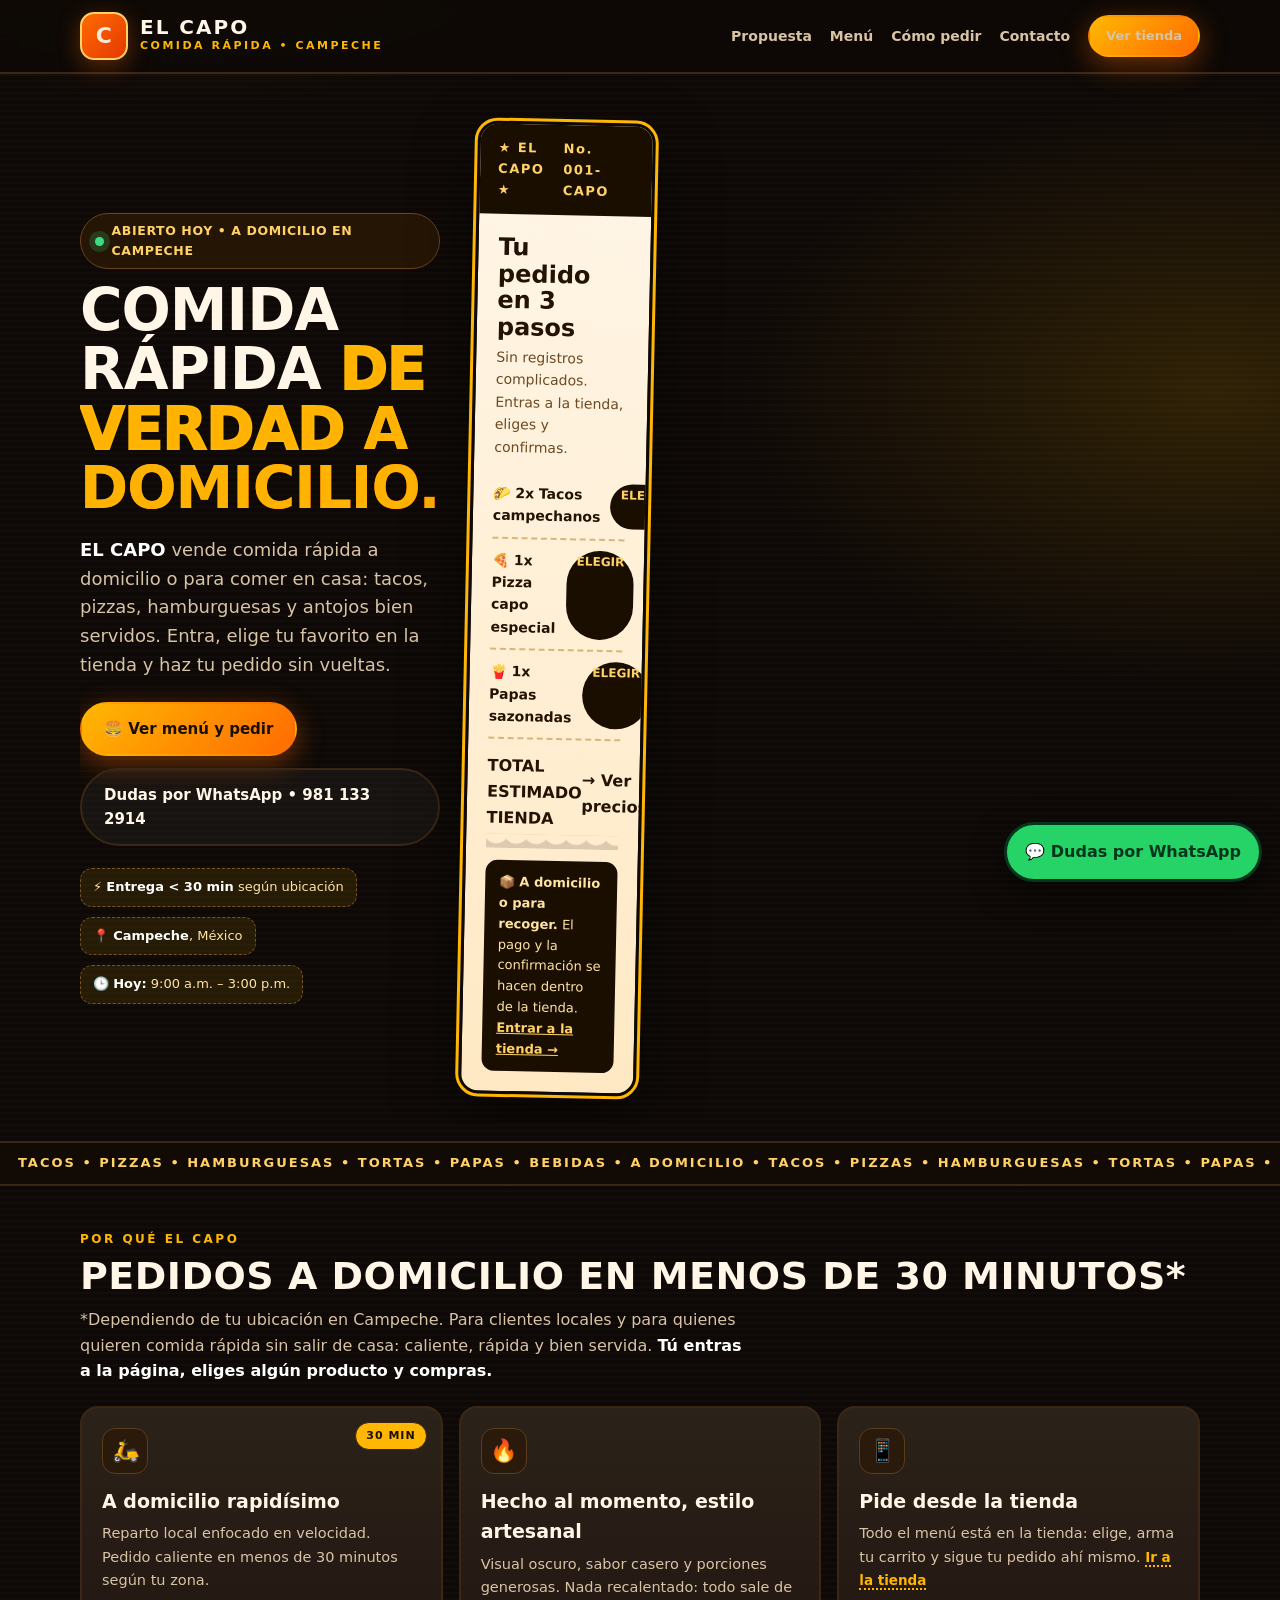
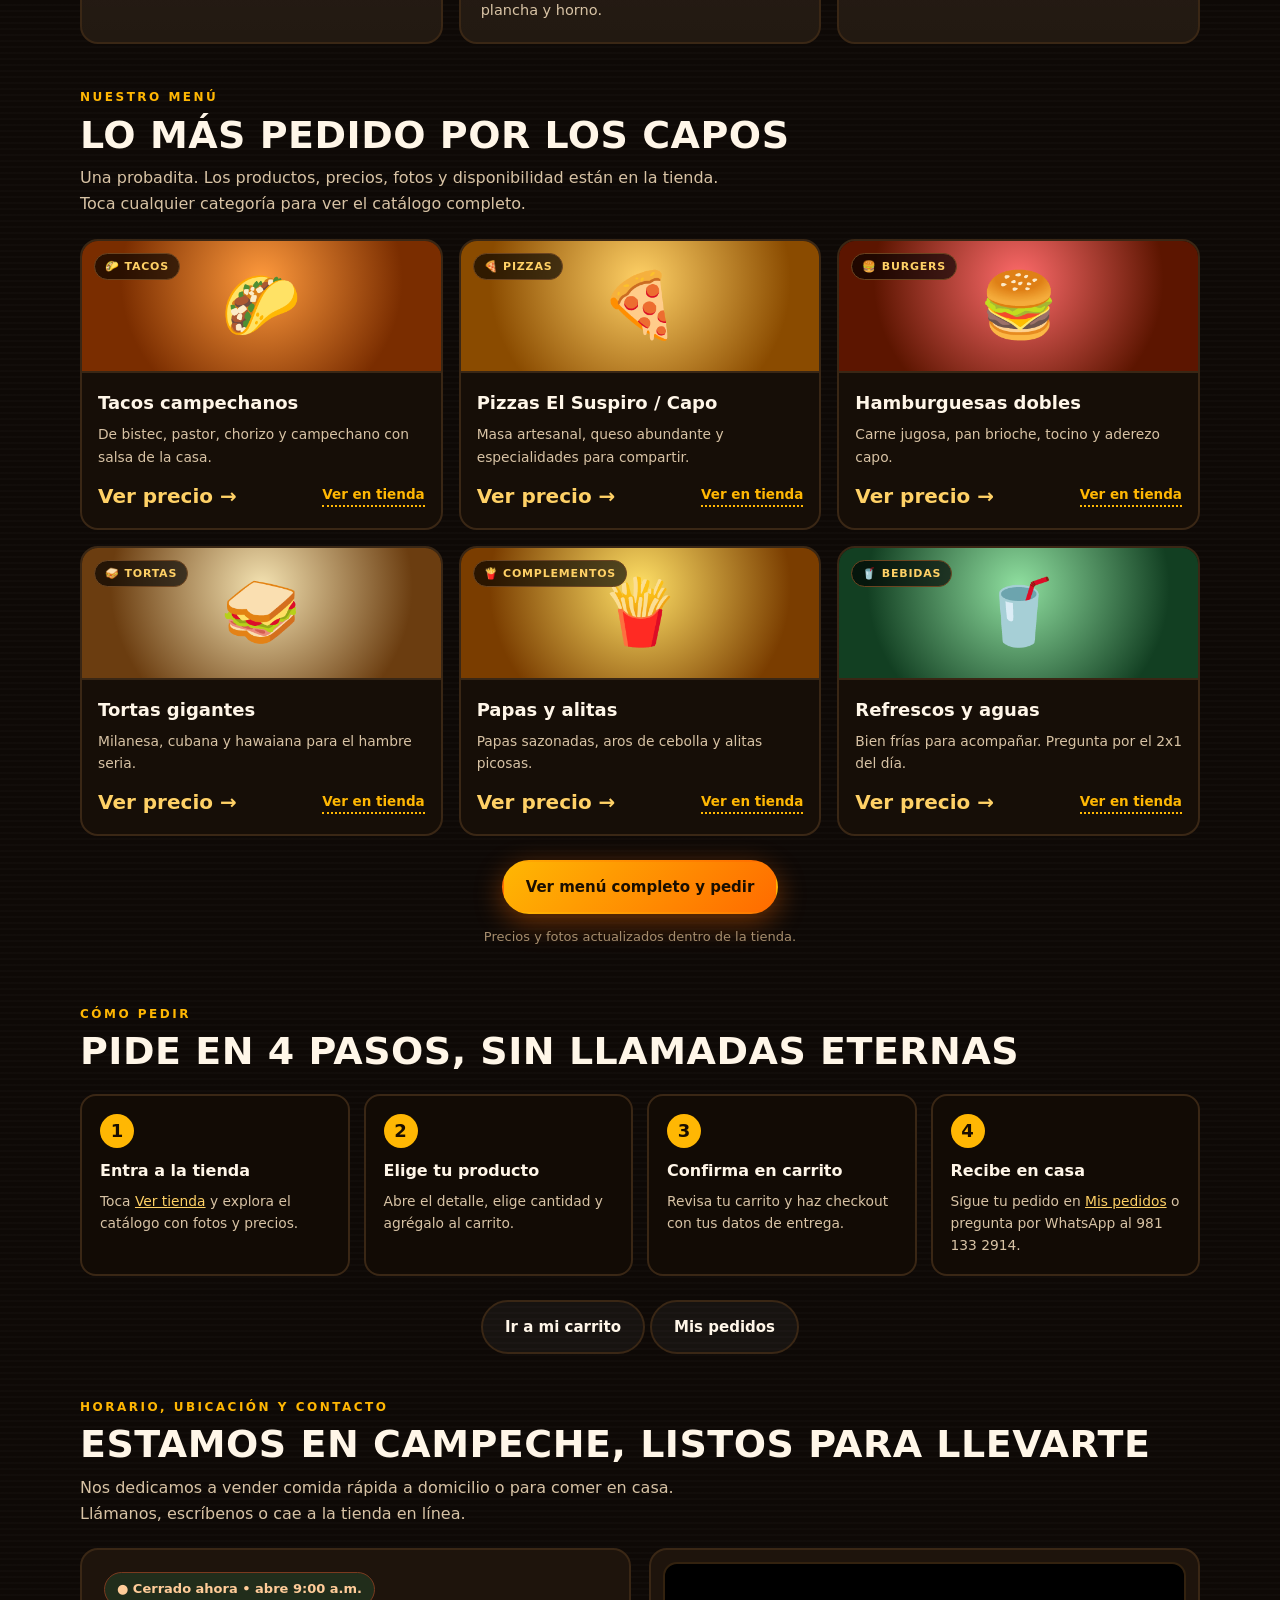
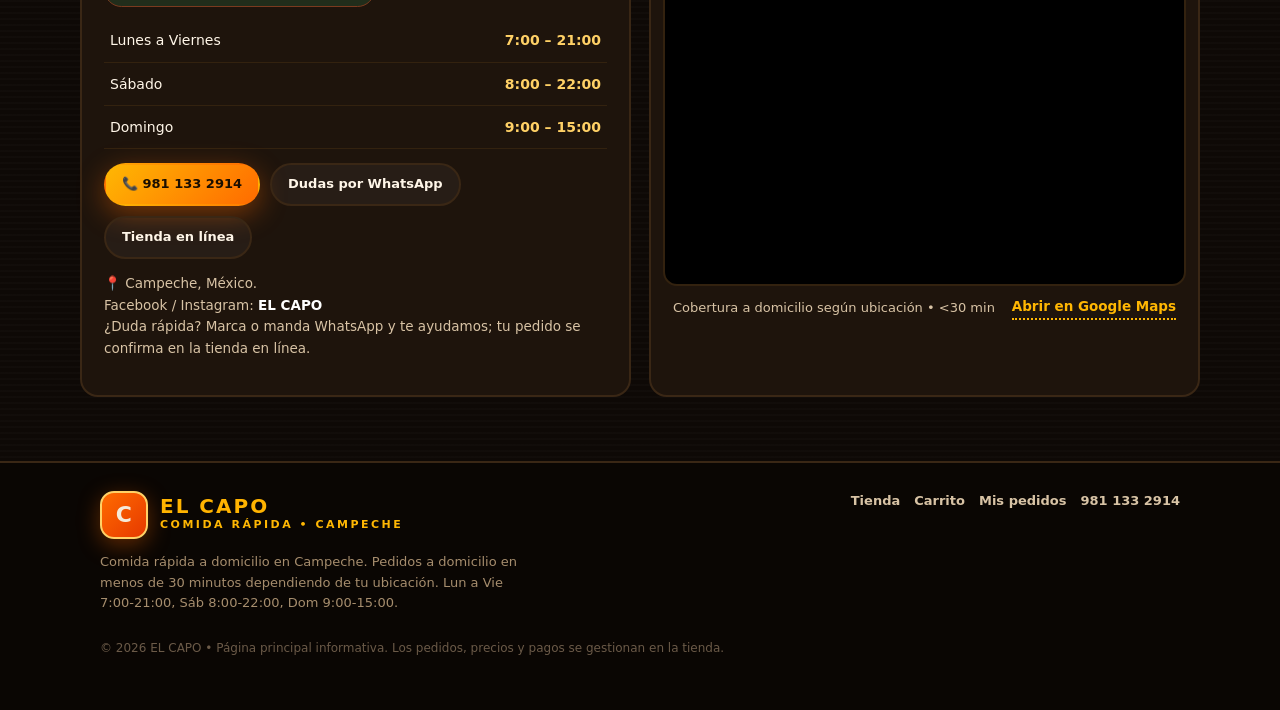
==== commit 7cbd49d5: "generate index.html" ====
--- a/index.html
+++ b/index.html
@@ -1,127 +1,355 @@
-<!doctype html>
+<!DOCTYPE html>
 <html lang="es-MX">
 <head>
-<meta charset="utf-8">
-<meta name="viewport" content="width=device-width,initial-scale=1">
-<title>EL CAPO - Comida rapida a domicilio en Campeche</title>
-<meta name="description" content="EL CAPO: comida rápida a domicilio en Campeche. Tacos, pizzas, hamburguesas, papas y bebidas. Pedidos en menos de 30 minutos según ubicación.">
+<meta charset="UTF-8">
+<meta name="viewport" content="width=device-width, initial-scale=1.0">
+<title>EL CAPO | Comida rápida a domicilio en Campeche</title>
+<meta name="description" content="EL CAPO — Comida rápida a domicilio en Campeche. Tacos, pizzas, hamburguesas y más. Pedidos a domicilio en menos de 30 minutos según ubicación. Lun a Vie 7:00-21:00, Sáb 8:00-22:00, Dom 9:00-15:00. Tel 981 133 2914.">
 <link rel="stylesheet" href="styles.css">
+<style>
+:root{
+  --bg:#0e0906;
+  --bg2:#17100a;
+  --bg3:#201409;
+  --card:#1e140c;
+  --line:#3a2715;
+  --cream:#fff6e8;
+  --muted:#d8c3a5;
+  --dim:#a68d6d;
+  --amber:#ffb703;
+  --orange:#ff6b00;
+  --red:#e63900;
+  --green:#2ec4b6;
+  --radius:18px;
+}
+*{box-sizing:border-box}
+html{scroll-behavior:smooth}
+body{
+  margin:0;
+  font-family:system-ui,-apple-system,"Segoe UI",Roboto,Arial,sans-serif;
+  background:
+    radial-gradient(900px 500px at 15% -5%, rgba(255,107,0,.18), transparent 60%),
+    radial-gradient(800px 500px at 95% 10%, rgba(255,183,3,.14), transparent 60%),
+    repeating-linear-gradient(0deg, rgba(255,255,255,.015) 0 2px, transparent 2px 6px),
+    var(--bg);
+  color:var(--cream);
+  line-height:1.6;
+}
+a{color:inherit}
+.wrap{max-width:1120px;margin:0 auto;padding:0 20px}
+/* top bar */
+.topbar{
+  position:sticky;top:0;z-index:50;
+  background:rgba(14,9,6,.92);
+  backdrop-filter:blur(10px);
+  border-bottom:2px solid var(--line);
+}
+.topbar-inner{display:flex;align-items:center;justify-content:space-between;gap:14px;padding:12px 0}
+.brand{display:flex;align-items:center;gap:12px;text-decoration:none}
+.logo{
+  width:48px;height:48px;border-radius:14px;display:grid;place-items:center;
+  background:linear-gradient(135deg,var(--orange),var(--red));
+  border:2px solid #ffd166;
+  font-weight:900;font-size:22px;letter-spacing:.5px;
+  box-shadow:0 6px 22px rgba(255,107,0,.35);
+}
+.brand b{display:block;line-height:1;font-size:20px;letter-spacing:2px}
+.brand small{display:block;color:var(--amber);font-size:11px;letter-spacing:2.5px;font-weight:700}
+.nav{display:flex;gap:18px;align-items:center;font-size:14px;font-weight:600}
+.nav a{text-decoration:none;color:var(--muted)}
+.nav a:hover{color:var(--amber)}
+.btn{
+  display:inline-flex;align-items:center;justify-content:center;gap:10px;
+  padding:13px 22px;border-radius:999px;font-weight:800;text-decoration:none;
+  border:2px solid transparent;cursor:pointer;font-size:15px;
+}
+.btn-primary{background:linear-gradient(135deg,var(--amber),var(--orange));color:#1a0e00;box-shadow:0 8px 28px rgba(255,107,0,.4)}
+.btn-primary:hover{filter:brightness(1.07);transform:translateY(-1px)}
+.btn-ghost{border-color:var(--line);color:var(--cream);background:rgba(255,255,255,.04)}
+.btn-ghost:hover{border-color:var(--amber)}
+.btn-sm{padding:9px 16px;font-size:13px}
+@media(max-width:820px){.nav .hide-m{display:none}}
+/* hero */
+.hero{padding:48px 0 28px;position:relative;overflow:hidden}
+.hero-grid{display:grid;grid-template-columns:1.05fr .95fr;gap:28px;align-items:center}
+@media(max-width:900px){.hero-grid{grid-template-columns:1fr}}
+.badge{
+  display:inline-flex;align-items:center;gap:8px;
+  background:#241505;border:1px solid #6b4420;color:#ffd166;
+  padding:7px 14px;border-radius:999px;font-size:12.5px;font-weight:800;letter-spacing:.6px;text-transform:uppercase;
+}
+.badge .dot{width:9px;height:9px;border-radius:50%;background:#3ddc84;box-shadow:0 0 0 6px rgba(61,220,132,.18);animation:pulse 1.8s infinite}
+@keyframes pulse{50%{box-shadow:0 0 0 9px rgba(61,220,132,.08)}}
+h1{font-size:clamp(38px,6vw,62px);line-height:.95;margin:16px 0 12px;letter-spacing:-1px}
+h1 .stroke{color:transparent;-webkit-text-stroke:2px var(--amber)}
+h1 .fire{background:linear-gradient(90deg,#ffd166,#ff6b00,#ff2e00);-webkit-background-clip:text;background-clip:text;color:transparent}
+.lead{color:var(--muted);font-size:clamp(15px,2vw,18px);max-width:52ch}
+.hero-ctas{display:flex;flex-wrap:wrap;gap:12px;margin:22px 0}
+.hero-meta{display:flex;flex-wrap:wrap;gap:10px;margin-top:6px}
+.chip{background:rgba(255,183,3,.1);border:1px dashed #7a5426;border-radius:12px;padding:8px 12px;font-size:13px;color:#ffe3a3}
+.chip strong{color:#fff}
+/* ticket card */
+.ticket{
+  background:linear-gradient(180deg,#fff6e8,#ffe9c4);
+  color:#241203;border-radius:20px;overflow:hidden;
+  border:3px solid #0e0906;outline:3px solid #ffb703;
+  box-shadow:0 24px 60px rgba(0,0,0,.55);
+  transform:rotate(1.2deg);
+}
+.ticket-top{background:#1a0e00;color:#ffd166;padding:14px 18px;display:flex;justify-content:space-between;align-items:center;font-weight:900;letter-spacing:1.5px;font-size:13px}
+.ticket-body{padding:20px}
+.ticket-body h3{margin:0 0 6px;font-size:24px;line-height:1.1}
+.ticket-body p{margin:0;color:#6b4a24;font-size:14px}
+.order-list{margin:14px 0;padding:0;list-style:none}
+.order-list li{display:flex;justify-content:space-between;gap:10px;padding:10px 0;border-bottom:2px dashed #d8b67a;font-weight:700;font-size:14px}
+.order-list li span:last-child{background:#1a0e00;color:#ffd166;padding:2px 10px;border-radius:999px;font-size:12px}
+.ticket-total{display:flex;justify-content:space-between;align-items:center;margin:14px 0 4px;font-weight:900}
+.ticket-note{background:#1a0e00;color:#ffe3a3;border-radius:12px;padding:12px 14px;font-size:13px;margin-top:12px}
+.torn{height:14px;background:radial-gradient(circle at 10px -3px, transparent 12px, #0e0906 13px);background-size:20px 14px;opacity:.15}
+/* marquee */
+.marquee{border-top:2px solid var(--line);border-bottom:2px solid var(--line);background:#120b05;overflow:hidden;white-space:nowrap;padding:10px 0;margin:18px 0 0;color:#ffd166;font-weight:900;letter-spacing:2px;font-size:13px;text-transform:uppercase}
+.marquee span{padding:0 18px}
+/* sections */
+section.block{padding:44px 0}
+.kicker{color:var(--amber);font-weight:900;letter-spacing:2.5px;font-size:12px;text-transform:uppercase}
+h2{font-size:clamp(26px,4vw,38px);margin:8px 0 10px;line-height:1.05}
+.sub{color:var(--muted);max-width:66ch;margin:0}
+.grid3{display:grid;grid-template-columns:repeat(3,1fr);gap:16px;margin-top:22px}
+@media(max-width:860px){.grid3{grid-template-columns:1fr}}
+.card{
+  background:linear-gradient(180deg,rgba(255,255,255,.06),rgba(255,255,255,.02)),var(--card);
+  border:2px solid var(--line);border-radius:var(--radius);padding:20px;position:relative;
+}
+.card:hover{border-color:#7a5426}
+.card .icon{width:46px;height:46px;border-radius:13px;display:grid;place-items:center;font-size:22px;background:#2a1a0c;border:1px solid #5a3d1e}
+.card h3{margin:12px 0 6px;font-size:19px}
+.card p{margin:0;color:var(--muted);font-size:14.5px}
+.card .tag{position:absolute;top:14px;right:14px;font-size:11px;font-weight:900;letter-spacing:1px;background:var(--amber);color:#1a0e00;padding:4px 10px;border-radius:999px}
+/* menu preview */
+.menu-grid{display:grid;grid-template-columns:repeat(3,1fr);gap:16px;margin-top:22px}
+@media(max-width:900px){.menu-grid{grid-template-columns:1fr 1fr}}
+@media(max-width:560px){.menu-grid{grid-template-columns:1fr}}
+.dish{border-radius:18px;overflow:hidden;border:2px solid var(--line);background:#160e07}
+.dish-top{height:132px;display:grid;place-items:center;font-size:64px;position:relative;border-bottom:2px solid var(--line)}
+.dish-top small{position:absolute;left:12px;top:12px;background:rgba(0,0,0,.65);border:1px solid #6b4420;color:#ffd166;font-size:11px;font-weight:800;padding:4px 10px;border-radius:999px;letter-spacing:.8px}
+.d1{background:radial-gradient(circle at 50% 30%,#ff9a3d,#7a2d00 70%),repeating-linear-gradient(45deg,rgba(0,0,0,.12) 0 10px,transparent 10px 20px)}
+.d2{background:radial-gradient(circle at 50% 30%,#ffd166,#8a4b00 75%),repeating-linear-gradient(-45deg,rgba(0,0,0,.12) 0 10px,transparent 10px 20px)}
+.d3{background:radial-gradient(circle at 50% 30%,#ff6b6b,#5c1500 72%),repeating-linear-gradient(0deg,rgba(0,0,0,.14) 0 8px,transparent 8px 16px)}
+.d4{background:radial-gradient(circle at 50% 30%,#f4e3b2,#6b3d10 75%)}
+.d5{background:radial-gradient(circle at 50% 30%,#ffe066,#7a3d00 75%)}
+.d6{background:radial-gradient(circle at 50% 30%,#90e0a0,#123f22 75%)}
+.dish-body{padding:16px}
+.dish-body h3{margin:0;font-size:18px}
+.dish-body p{margin:6px 0 12px;color:var(--muted);font-size:13.8px}
+.dish-foot{display:flex;justify-content:space-between;align-items:center;gap:10px}
+.price{font-weight:900;color:#ffd166}
+.link{color:var(--amber);font-weight:800;font-size:13.5px;text-decoration:none;border-bottom:2px dotted var(--amber)}
+.center{ text-align:center;margin-top:24px}
+/* steps */
+.steps{display:grid;grid-template-columns:repeat(4,1fr);gap:14px;margin-top:22px}
+@media(max-width:900px){.steps{grid-template-columns:1fr 1fr}}
+@media(max-width:540px){.steps{grid-template-columns:1fr}}
+.step{background:#120b05;border:2px solid var(--line);border-radius:16px;padding:18px}
+.step b.num{display:inline-grid;place-items:center;width:34px;height:34px;border-radius:50%;background:var(--amber);color:#1a0e00;font-weight:900}
+.step h3{margin:10px 0 6px;font-size:16px}
+.step p{margin:0;color:var(--muted);font-size:13.8px}
+.step a{color:#ffd166}
+/* info */
+.info-grid{display:grid;grid-template-columns:1fr 1fr;gap:18px;margin-top:22px}
+@media(max-width:900px){.info-grid{grid-template-columns:1fr}}
+.panel{background:var(--card);border:2px solid var(--line);border-radius:var(--radius);padding:22px}
+.hours{width:100%;border-collapse:collapse;margin-top:12px;font-size:14px}
+.hours td{padding:10px 6px;border-bottom:1px solid #33220f}
+.hours td:last-child{text-align:right;font-weight:800;color:#ffd166}
+.open-pill{display:inline-flex;align-items:center;gap:8px;background:rgba(61,220,132,.12);border:1px solid #1f7a5a;color:#7bf0c4;padding:6px 12px;border-radius:999px;font-size:13px;font-weight:800}
+.map{border-radius:14px;overflow:hidden;border:2px solid #33220f;background:#000;min-height:280px}
+.map iframe{width:100%;height:320px;border:0;display:block;filter:saturate(1.1)}
+.contact-row{display:flex;flex-wrap:wrap;gap:10px;margin-top:14px}
+/* footer */
+footer{border-top:2px solid var(--line);background:#0a0603;padding:28px 0 40px;margin-top:20px}
+.foot{display:flex;justify-content:space-between;gap:18px;flex-wrap:wrap;align-items:flex-start}
+.foot p{color:var(--dim);font-size:13px;max-width:52ch}
+.foot nav{display:flex;gap:14px;flex-wrap:wrap;font-size:13px;font-weight:700}
+.foot nav a{color:var(--muted);text-decoration:none}
+.whats{position:fixed;right:18px;bottom:18px;z-index:60;background:#25d366;color:#06351d;font-weight:900;text-decoration:none;padding:14px 18px;border-radius:999px;box-shadow:0 12px 32px rgba(0,0,0,.5);border:3px solid #06351d}
+</style>
 </head>
 <body>
-<header class="site">
-  <div class="bar">
-    <a class="logo" href="index.html" data-eb-editable="link" data-eb-key="index.a.1" data-eb-role="a" data-eb-kind="link"><span class="logo-badge">C</span><span>EL CAPO<small>COMIDA RÁPIDA · CAMPECHE</small></span></a>
-    <button class="menu-toggle" aria-label="Abrir menú" type="button" data-eb-editable="link" data-eb-key="index.button.2" data-eb-role="button" data-eb-kind="link">☰</button>
-    <nav class="main">
-      <a href="index.html" data-eb-editable="link" data-eb-key="index.a.3" data-eb-role="a" data-eb-kind="link">Inicio</a>
-      <a href="#menu" data-eb-editable="link" data-eb-key="index.a.4" data-eb-role="a" data-eb-kind="link">Menú</a>
-      <a href="#como-pedir" data-eb-editable="link" data-eb-key="index.a.5" data-eb-role="a" data-eb-kind="link">Cómo pedir</a>
-      <a href="#visitanos" data-eb-editable="link" data-eb-key="index.a.6" data-eb-role="a" data-eb-kind="link">Visítanos</a>
-      <a href="tienda/index.html" data-eb-editable="link" data-eb-key="index.a.7" data-eb-role="a" data-eb-kind="link">Tienda</a>
-      <a href="tienda/carrito.html" data-eb-editable="link" data-eb-key="index.a.8" data-eb-role="a" data-eb-kind="link">Carrito</a>
-      <a href="tienda/pedidos.html" data-eb-editable="link" data-eb-key="index.a.9" data-eb-role="a" data-eb-kind="link">Mis pedidos</a>
-      <a class="btn" href="tienda/index.html" data-eb-editable="link" data-eb-key="index.a.10" data-eb-role="a" data-eb-kind="link">Pedir ahora</a>
+
+<header class="topbar">
+  <div class="wrap topbar-inner">
+    <a class="brand" href="index.html" aria-label="EL CAPO inicio" data-eb-editable="link" data-eb-key="index.a.1" data-eb-role="a" data-eb-kind="link">
+      <span class="logo" aria-hidden="true">C</span>
+      <span><b>EL CAPO</b><small>COMIDA RÁPIDA • CAMPECHE</small></span>
+    </a>
+    <nav class="nav" aria-label="Navegación principal">
+      <a class="hide-m" href="#propuesta" data-eb-editable="link" data-eb-key="index.a.2" data-eb-role="a" data-eb-kind="link">Propuesta</a>
+      <a class="hide-m" href="#menu" data-eb-editable="link" data-eb-key="index.a.3" data-eb-role="a" data-eb-kind="link">Menú</a>
+      <a class="hide-m" href="#como-pedir" data-eb-editable="link" data-eb-key="index.a.4" data-eb-role="a" data-eb-kind="link">Cómo pedir</a>
+      <a class="hide-m" href="#contacto" data-eb-editable="link" data-eb-key="index.a.5" data-eb-role="a" data-eb-kind="link">Contacto</a>
+      <a class="btn btn-primary btn-sm" href="tienda/index.html" data-eb-editable="link" data-eb-key="index.a.6" data-eb-role="a" data-eb-kind="link">Ver tienda</a>
     </nav>
   </div>
 </header>
 
-<main class="wrap">
-  <div class="hero">
-    <div>
-      <span class="kicker">Domicilio en Campeche · menos de 30 min según ubicación</span>
-      <h1 data-eb-editable="text" data-eb-key="index.h1.11" data-eb-role="h1" data-eb-kind="text">Comida rápida <span>a domicilio</span> de EL CAPO</h1>
-      <p class="lead" data-eb-editable="text" data-eb-key="index.p.12" data-eb-role="p" data-eb-kind="text">Vendemos comida rápida a domicilio o para comer en casa. Entra a la tienda, elige tacos, pizzas o hamburguesas y confirma tu pedido. Clientes locales y antojo de comida rápida, bienvenidos.</p>
-      <div class="hero-cta">
-        <a class="btn" href="tienda/index.html" data-eb-editable="link" data-eb-key="index.a.13" data-eb-role="a" data-eb-kind="link">Ver menú y pedir</a>
-        <a class="btn ghost" href="tel:+529811332914" data-eb-editable="link" data-eb-key="index.a.14" data-eb-role="a" data-eb-kind="link">Llamar 981 133 2914</a>
+<main>
+  <!-- HERO -->
+  <div class="wrap hero">
+    <div class="hero-grid">
+      <div>
+        <span class="badge"><span class="dot"></span> Abierto hoy • A domicilio en Campeche</span>
+        <h1 data-eb-editable="text" data-eb-key="index.h1.7" data-eb-role="h1" data-eb-kind="text">COMIDA RÁPIDA <span class="stroke">DE VERDAD</span> <span class="fire">A DOMICILIO.</span></h1>
+        <p class="lead" data-eb-editable="text" data-eb-key="index.p.8" data-eb-role="p" data-eb-kind="text"><strong style="color:#fff">EL CAPO</strong> vende comida rápida a domicilio o para comer en casa: tacos, pizzas, hamburguesas y antojos bien servidos. Entra, elige tu favorito en la tienda y haz tu pedido sin vueltas.</p>
+        <div class="hero-ctas">
+          <a class="btn btn-primary" href="tienda/index.html" data-eb-editable="link" data-eb-key="index.a.9" data-eb-role="a" data-eb-kind="link">🍔 Ver menú y pedir</a>
+          <a class="btn btn-ghost" href="https://wa.me/529811332914?text=Hola%20EL%20CAPO%2C%20tengo%20una%20duda%20sobre%20el%20men%C3%BA" target="_blank" rel="noopener" data-eb-editable="link" data-eb-key="index.a.10" data-eb-role="a" data-eb-kind="link">Dudas por WhatsApp • 981 133 2914</a>
+        </div>
+        <div class="hero-meta">
+          <span class="chip">⚡ <strong>Entrega &lt; 30 min</strong> según ubicación</span>
+          <span class="chip">📍 <strong>Campeche</strong>, México</span>
+          <span class="chip">🕒 <strong>Hoy:</strong> <span id="today-hours">ver horario</span></span>
+        </div>
       </div>
-      <div class="badges">
-        <span class="badge">Lun–Vie 7:00–21:00</span>
-        <span class="badge">Sáb 8:00–22:00</span>
-        <span class="badge">Dom 9:00–15:00</span>
-        <span class="badge">Pago y entrega a domicilio</span>
+      <div class="ticket" role="img" aria-label="Ticket de pedido EL CAPO">
+        <div class="ticket-top"><span>★ EL CAPO ★</span><span>No. 001-CAPO</span></div>
+        <div class="ticket-body">
+          <h3 data-eb-editable="text" data-eb-key="index.h3.11" data-eb-role="h3" data-eb-kind="text">Tu pedido en 3 pasos</h3>
+          <p data-eb-editable="text" data-eb-key="index.p.12" data-eb-role="p" data-eb-kind="text">Sin registros complicados. Entras a la tienda, eliges y confirmas.</p>
+          <ul class="order-list">
+            <li><span>🌮 2x Tacos campechanos</span><span>ELEGIR</span></li>
+            <li><span>🍕 1x Pizza capo especial</span><span>ELEGIR</span></li>
+            <li><span>🍟 1x Papas sazonadas</span><span>ELEGIR</span></li>
+          </ul>
+          <div class="ticket-total"><span>TOTAL ESTIMADO TIENDA</span><span>→ Ver precios</span></div>
+          <div class="torn"></div>
+          <div class="ticket-note">📦 <strong>A domicilio o para recoger.</strong> El pago y la confirmación se hacen dentro de la tienda. <a style="color:#ffd166;font-weight:800" href="tienda/index.html" data-eb-editable="link" data-eb-key="index.a.13" data-eb-role="a" data-eb-kind="link">Entrar a la tienda →</a></div>
+        </div>
       </div>
     </div>
-    <figure class="hero-photo">
-      <img src="https://thumb.wikimedia.org/wikipedia/commons/thumb/7/74/Mulitas_al_pastor.JPG/1920px-Mulitas_al_pastor.JPG" alt="Comida rápida artesanal EL CAPO" data-eb-editable="image" data-eb-key="index.img.15" data-eb-role="img" data-eb-kind="image">
-      <figcaption>Trompo al pastor · hecho al momento</figcaption>
-    </figure>
   </div>
 
-  <section id="menu">
-    <h2 data-eb-editable="text" data-eb-key="index.h2.16" data-eb-role="h2" data-eb-kind="text">Menú destacado</h2>
-    <p class="sub" data-eb-editable="text" data-eb-key="index.p.17" data-eb-role="p" data-eb-kind="text">Una probadita. El catálogo completo con disponibilidad está en la tienda.</p>
-    <div class="grid c3">
-      <article class="card">
-        <img src="https://thumb.wikimedia.org/wikipedia/commons/thumb/9/92/Man_making_tacos_on_the_street_in_Mexico_City.jpg/1920px-Man_making_tacos_on_the_street_in_Mexico_City.jpg" alt="Tacos" data-eb-editable="image" data-eb-key="index.img.18" data-eb-role="img" data-eb-kind="image">
-        <div class="pad"><span class="tag">Tacos</span><h3 data-eb-editable="text" data-eb-key="index.h3.19" data-eb-role="h3" data-eb-kind="text">Tacos al pastor y de asada</h3><p class="small" data-eb-editable="text" data-eb-key="index.p.20" data-eb-role="p" data-eb-kind="text">Trompo, salsas de casa y tortilla suave. Desde <span class="price">$25</span></p><a class="btn" href="tienda/index.html" data-eb-editable="link" data-eb-key="index.a.21" data-eb-role="a" data-eb-kind="link">Pedir tacos</a></div>
-      </article>
-      <article class="card">
-        <img src="https://thumb.wikimedia.org/wikipedia/commons/thumb/8/84/Wood-fired_Pizza_Oven_at_Baronessa_Italian_Restaurant.jpg/1920px-Wood-fired_Pizza_Oven_at_Baronessa_Italian_Restaurant.jpg" alt="Pizzas" data-eb-editable="image" data-eb-key="index.img.22" data-eb-role="img" data-eb-kind="image">
-        <div class="pad"><span class="tag">Pizzas</span><h3 data-eb-editable="text" data-eb-key="index.h3.23" data-eb-role="h3" data-eb-kind="text">Pizzas al horno</h3><p class="small" data-eb-editable="text" data-eb-key="index.p.24" data-eb-role="p" data-eb-kind="text">Pepperoni, hawaiana y especial EL CAPO. Desde <span class="price">$149</span></p><a class="btn" href="tienda/index.html" data-eb-editable="link" data-eb-key="index.a.25" data-eb-role="a" data-eb-kind="link">Pedir pizza</a></div>
-      </article>
-      <article class="card">
-        <img src="https://thumb.wikimedia.org/wikipedia/commons/thumb/9/9d/Energy_drink_and_fast_food_cheeseburger_calorie_comparison.jpg/1920px-Energy_drink_and_fast_food_cheeseburger_calorie_comparison.jpg" alt="Hamburguesas" data-eb-editable="image" data-eb-key="index.img.26" data-eb-role="img" data-eb-kind="image">
-        <div class="pad"><span class="tag">Hamburguesas</span><h3 data-eb-editable="text" data-eb-key="index.h3.27" data-eb-role="h3" data-eb-kind="text">Hamburguesas dobles y sencillas</h3><p class="small" data-eb-editable="text" data-eb-key="index.p.28" data-eb-role="p" data-eb-kind="text">Carne jugosa, queso fundido y papas. Desde <span class="price">$89</span></p><a class="btn" href="tienda/index.html" data-eb-editable="link" data-eb-key="index.a.29" data-eb-role="a" data-eb-kind="link">Pedir hamburguesa</a></div>
-      </article>
+  <div class="marquee" aria-hidden="true"><span>TACOS • PIZZAS • HAMBURGUESAS • TORTAS • PAPAS • BEBIDAS • A DOMICILIO • TACOS • PIZZAS • HAMBURGUESAS • TORTAS • PAPAS • BEBIDAS • A DOMICILIO •</span></div>
+
+  <!-- PROPUESTA DE VALOR -->
+  <section class="wrap block" id="propuesta">
+    <div class="kicker">Por qué EL CAPO</div>
+    <h2 data-eb-editable="text" data-eb-key="index.h2.14" data-eb-role="h2" data-eb-kind="text">Pedidos a domicilio en menos de 30 minutos*</h2>
+    <p class="sub" data-eb-editable="text" data-eb-key="index.p.15" data-eb-role="p" data-eb-kind="text">*Dependiendo de tu ubicación en Campeche. Para clientes locales y para quienes quieren comida rápida sin salir de casa: caliente, rápida y bien servida. <strong style="color:#fff">Tú entras a la página, eliges algún producto y compras.</strong></p>
+    <div class="grid3">
+      <article class="card"><span class="tag">30 MIN</span><div class="icon">🛵</div><h3 data-eb-editable="text" data-eb-key="index.h3.16" data-eb-role="h3" data-eb-kind="text">A domicilio rapidísimo</h3><p data-eb-editable="text" data-eb-key="index.p.17" data-eb-role="p" data-eb-kind="text">Reparto local enfocado en velocidad. Pedido caliente en menos de 30 minutos según tu zona.</p></article>
+      <article class="card"><div class="icon">🔥</div><h3 data-eb-editable="text" data-eb-key="index.h3.18" data-eb-role="h3" data-eb-kind="text">Hecho al momento, estilo artesanal</h3><p data-eb-editable="text" data-eb-key="index.p.19" data-eb-role="p" data-eb-kind="text">Visual oscuro, sabor casero y porciones generosas. Nada recalentado: todo sale de plancha y horno.</p></article>
+      <article class="card"><div class="icon">📱</div><h3 data-eb-editable="text" data-eb-key="index.h3.20" data-eb-role="h3" data-eb-kind="text">Pide desde la tienda</h3><p data-eb-editable="text" data-eb-key="index.p.21" data-eb-role="p" data-eb-kind="text">Todo el menú está en la tienda: elige, arma tu carrito y sigue tu pedido ahí mismo. <a class="link" href="tienda/index.html" data-eb-editable="link" data-eb-key="index.a.22" data-eb-role="a" data-eb-kind="link">Ir a la tienda</a></p></article>
     </div>
   </section>
 
-  <section id="como-pedir">
-    <h2 data-eb-editable="text" data-eb-key="index.h2.30" data-eb-role="h2" data-eb-kind="text">Cómo pedir en 3 pasos</h2>
-    <p class="sub" data-eb-editable="text" data-eb-key="index.p.31" data-eb-role="p" data-eb-kind="text">Todo el pedido se hace en la tienda con carrito y checkout autenticado. Sin llamadas para comprar.</p>
+  <!-- MENU PREVIEW -->
+  <section class="wrap block" id="menu" style="padding-top:0">
+    <div class="kicker">Nuestro menú</div>
+    <h2 data-eb-editable="text" data-eb-key="index.h2.23" data-eb-role="h2" data-eb-kind="text">Lo más pedido por los capos</h2>
+    <p class="sub" data-eb-editable="text" data-eb-key="index.p.24" data-eb-role="p" data-eb-kind="text">Una probadita. Los productos, precios, fotos y disponibilidad están en la tienda. Toca cualquier categoría para ver el catálogo completo.</p>
+    <div class="menu-grid">
+      <article class="dish"><div class="dish-top d1"><small>🌮 TACOS</small><span>🌮</span></div><div class="dish-body"><h3 data-eb-editable="text" data-eb-key="index.h3.25" data-eb-role="h3" data-eb-kind="text">Tacos campechanos</h3><p data-eb-editable="text" data-eb-key="index.p.26" data-eb-role="p" data-eb-kind="text">De bistec, pastor, chorizo y campechano con salsa de la casa.</p><div class="dish-foot"><span class="price">Ver precio →</span><a class="link" href="tienda/index.html" data-eb-editable="link" data-eb-key="index.a.27" data-eb-role="a" data-eb-kind="link">Ver en tienda</a></div></div></article>
+      <article class="dish"><div class="dish-top d2"><small>🍕 PIZZAS</small><span>🍕</span></div><div class="dish-body"><h3 data-eb-editable="text" data-eb-key="index.h3.28" data-eb-role="h3" data-eb-kind="text">Pizzas El Suspiro / Capo</h3><p data-eb-editable="text" data-eb-key="index.p.29" data-eb-role="p" data-eb-kind="text">Masa artesanal, queso abundante y especialidades para compartir.</p><div class="dish-foot"><span class="price">Ver precio →</span><a class="link" href="tienda/index.html" data-eb-editable="link" data-eb-key="index.a.30" data-eb-role="a" data-eb-kind="link">Ver en tienda</a></div></div></article>
+      <article class="dish"><div class="dish-top d3"><small>🍔 BURGERS</small><span>🍔</span></div><div class="dish-body"><h3 data-eb-editable="text" data-eb-key="index.h3.31" data-eb-role="h3" data-eb-kind="text">Hamburguesas dobles</h3><p data-eb-editable="text" data-eb-key="index.p.32" data-eb-role="p" data-eb-kind="text">Carne jugosa, pan brioche, tocino y aderezo capo.</p><div class="dish-foot"><span class="price">Ver precio →</span><a class="link" href="tienda/index.html" data-eb-editable="link" data-eb-key="index.a.33" data-eb-role="a" data-eb-kind="link">Ver en tienda</a></div></div></article>
+      <article class="dish"><div class="dish-top d4"><small>🥪 TORTAS</small><span>🥪</span></div><div class="dish-body"><h3 data-eb-editable="text" data-eb-key="index.h3.34" data-eb-role="h3" data-eb-kind="text">Tortas gigantes</h3><p data-eb-editable="text" data-eb-key="index.p.35" data-eb-role="p" data-eb-kind="text">Milanesa, cubana y hawaiana para el hambre seria.</p><div class="dish-foot"><span class="price">Ver precio →</span><a class="link" href="tienda/index.html" data-eb-editable="link" data-eb-key="index.a.36" data-eb-role="a" data-eb-kind="link">Ver en tienda</a></div></div></article>
+      <article class="dish"><div class="dish-top d5"><small>🍟 COMPLEMENTOS</small><span>🍟</span></div><div class="dish-body"><h3 data-eb-editable="text" data-eb-key="index.h3.37" data-eb-role="h3" data-eb-kind="text">Papas y alitas</h3><p data-eb-editable="text" data-eb-key="index.p.38" data-eb-role="p" data-eb-kind="text">Papas sazonadas, aros de cebolla y alitas picosas.</p><div class="dish-foot"><span class="price">Ver precio →</span><a class="link" href="tienda/index.html" data-eb-editable="link" data-eb-key="index.a.39" data-eb-role="a" data-eb-kind="link">Ver en tienda</a></div></div></article>
+      <article class="dish"><div class="dish-top d6"><small>🥤 BEBIDAS</small><span>🥤</span></div><div class="dish-body"><h3 data-eb-editable="text" data-eb-key="index.h3.40" data-eb-role="h3" data-eb-kind="text">Refrescos y aguas</h3><p data-eb-editable="text" data-eb-key="index.p.41" data-eb-role="p" data-eb-kind="text">Bien frías para acompañar. Pregunta por el 2x1 del día.</p><div class="dish-foot"><span class="price">Ver precio →</span><a class="link" href="tienda/index.html" data-eb-editable="link" data-eb-key="index.a.42" data-eb-role="a" data-eb-kind="link">Ver en tienda</a></div></div></article>
+    </div>
+    <div class="center">
+      <a class="btn btn-primary" href="tienda/index.html" data-eb-editable="link" data-eb-key="index.a.43" data-eb-role="a" data-eb-kind="link">Ver menú completo y pedir</a>
+      <p style="color:var(--dim);font-size:13px" data-eb-editable="text" data-eb-key="index.p.44" data-eb-role="p" data-eb-kind="text">Precios y fotos actualizados dentro de la tienda.</p>
+    </div>
+  </section>
+
+  <!-- COMO PEDIR -->
+  <section class="wrap block" id="como-pedir" style="padding-top:0">
+    <div class="kicker">Cómo pedir</div>
+    <h2 data-eb-editable="text" data-eb-key="index.h2.45" data-eb-role="h2" data-eb-kind="text">Pide en 4 pasos, sin llamadas eternas</h2>
     <div class="steps">
-      <div class="step"><b class="num">1</b><h3 data-eb-editable="text" data-eb-key="index.h3.32" data-eb-role="h3" data-eb-kind="text">Entra a la tienda</h3><p class="small" data-eb-editable="text" data-eb-key="index.p.33" data-eb-role="p" data-eb-kind="text">Abre el catálogo y filtra por tacos, pizzas, hamburguesas, complementos o bebidas.</p><a href="tienda/index.html" data-eb-editable="link" data-eb-key="index.a.34" data-eb-role="a" data-eb-kind="link">Ir al catálogo →</a></div>
-      <div class="step"><b class="num">2</b><h3 data-eb-editable="text" data-eb-key="index.h3.35" data-eb-role="h3" data-eb-kind="text">Elige tu producto</h3><p class="small" data-eb-editable="text" data-eb-key="index.p.36" data-eb-role="p" data-eb-kind="text">Abre el detalle, revisa foto, precio y disponibilidad y añade al carrito.</p><a href="tienda/carrito.html" data-eb-editable="link" data-eb-key="index.a.37" data-eb-role="a" data-eb-kind="link">Ver carrito →</a></div>
-      <div class="step"><b class="num">3</b><h3 data-eb-editable="text" data-eb-key="index.h3.38" data-eb-role="h3" data-eb-kind="text">Confirma y recibe</h3><p class="small" data-eb-editable="text" data-eb-key="index.p.39" data-eb-role="p" data-eb-kind="text">Completa tus datos de entrega en el checkout y sigue tu pedido en Mis pedidos.</p><a href="tienda/pedidos.html" data-eb-editable="link" data-eb-key="index.a.40" data-eb-role="a" data-eb-kind="link">Mis pedidos →</a></div>
-    </div>
-    <div class="store-strip" style="margin-top:16px">
-      <div><strong>¿Listo para pedir?</strong><br><span class="small">Catálogo, carrito, checkout y Mis pedidos conectados al inventario.</span></div>
-      <a class="btn" href="tienda/index.html" data-eb-editable="link" data-eb-key="index.a.41" data-eb-role="a" data-eb-kind="link">Entrar a /tienda</a>
+      <div class="step"><b class="num">1</b><h3 data-eb-editable="text" data-eb-key="index.h3.46" data-eb-role="h3" data-eb-kind="text">Entra a la tienda</h3><p data-eb-editable="text" data-eb-key="index.p.47" data-eb-role="p" data-eb-kind="text">Toca <a href="tienda/index.html" data-eb-editable="link" data-eb-key="index.a.48" data-eb-role="a" data-eb-kind="link">Ver tienda</a> y explora el catálogo con fotos y precios.</p></div>
+      <div class="step"><b class="num">2</b><h3 data-eb-editable="text" data-eb-key="index.h3.49" data-eb-role="h3" data-eb-kind="text">Elige tu producto</h3><p data-eb-editable="text" data-eb-key="index.p.50" data-eb-role="p" data-eb-kind="text">Abre el detalle, elige cantidad y agrégalo al carrito.</p></div>
+      <div class="step"><b class="num">3</b><h3 data-eb-editable="text" data-eb-key="index.h3.51" data-eb-role="h3" data-eb-kind="text">Confirma en carrito</h3><p data-eb-editable="text" data-eb-key="index.p.52" data-eb-role="p" data-eb-kind="text">Revisa tu carrito y haz checkout con tus datos de entrega.</p></div>
+       <div class="step"><b class="num">4</b><h3 data-eb-editable="text" data-eb-key="index.h3.53" data-eb-role="h3" data-eb-kind="text">Recibe en casa</h3><p data-eb-editable="text" data-eb-key="index.p.54" data-eb-role="p" data-eb-kind="text">Sigue tu pedido en <a href="tienda/pedidos.html" data-eb-editable="link" data-eb-key="index.a.55" data-eb-role="a" data-eb-kind="link">Mis pedidos</a> o pregunta por WhatsApp al 981 133 2914.</p></div>
+    </div>
+    <div class="center">
+      <a class="btn btn-ghost" href="tienda/carrito.html" data-eb-editable="link" data-eb-key="index.a.56" data-eb-role="a" data-eb-kind="link">Ir a mi carrito</a>
+      <a class="btn btn-ghost" href="tienda/pedidos.html" data-eb-editable="link" data-eb-key="index.a.57" data-eb-role="a" data-eb-kind="link">Mis pedidos</a>
     </div>
   </section>
 
-  <section id="complementos">
-    <h2 data-eb-editable="text" data-eb-key="index.h2.42" data-eb-role="h2" data-eb-kind="text">Complementos y bebidas</h2>
-    <p class="sub" data-eb-editable="text" data-eb-key="index.p.43" data-eb-role="p" data-eb-kind="text">Completa tu pedido con papas, complementos y bebidas frías.</p>
-    <div class="grid c2">
-      <article class="card">
-        <img src="https://upload.wikimedia.org/wikipedia/commons/0/03/Shake_shack_cheese_fries.jpg" alt="Papas y complementos" data-eb-editable="image" data-eb-key="index.img.44" data-eb-role="img" data-eb-kind="image">
-        <div class="pad"><span class="tag">Complementos</span><h3 data-eb-editable="text" data-eb-key="index.h3.45" data-eb-role="h3" data-eb-kind="text">Papas, queso y extras</h3><p class="small" data-eb-editable="text" data-eb-key="index.p.46" data-eb-role="p" data-eb-kind="text">Papas a la francesa, papas con queso, aros y aderezos.</p><a class="btn dark" href="tienda/index.html" data-eb-editable="link" data-eb-key="index.a.47" data-eb-role="a" data-eb-kind="link">Ver complementos</a></div>
-      </article>
-      <article class="card">
-        <div class="card-art" aria-hidden="true">🥤</div>
-        <div class="pad"><span class="tag">Bebidas</span><h3 data-eb-editable="text" data-eb-key="index.h3.48" data-eb-role="h3" data-eb-kind="text">Bebidas frías</h3><p class="small" data-eb-editable="text" data-eb-key="index.p.49" data-eb-role="p" data-eb-kind="text">Refrescos, aguas y bebidas para acompañar. Disponibilidad y precio en catálogo.</p><a class="btn dark" href="tienda/index.html" data-eb-editable="link" data-eb-key="index.a.50" data-eb-role="a" data-eb-kind="link">Ver bebidas</a></div>
-      </article>
-    </div>
-  </section>
-
-  <section id="visitanos">
-    <h2 data-eb-editable="text" data-eb-key="index.h2.51" data-eb-role="h2" data-eb-kind="text">Nosotros y visita</h2>
-    <p class="sub" data-eb-editable="text" data-eb-key="index.p.52" data-eb-role="p" data-eb-kind="text">Nos dedicamos a vender comida rápida a domicilio o para comer en casa. Clientes locales de Campeche.</p>
-    <div class="grid c2">
-      <div class="info-box">
-        <h3 data-eb-editable="text" data-eb-key="index.h3.53" data-eb-role="h3" data-eb-kind="text">EL CAPO · Campeche</h3>
-        <p data-eb-editable="text" data-eb-key="index.p.54" data-eb-role="p" data-eb-kind="text">Propuesta: pedidos a domicilio en menos de 30 minutos dependiendo de la ubicación.</p>
-        <ul class="hours">
-          <li>Lun a Vie 7:00 - 21:00</li>
-          <li>Sáb 8:00 - 22:00</li>
-          <li>Dom 9:00 - 15:00</li>
-        </ul>
-        <p data-eb-editable="text" data-eb-key="index.p.55" data-eb-role="p" data-eb-kind="text">Tel: <a href="tel:+529811332914" data-eb-editable="link" data-eb-key="index.a.56" data-eb-role="a" data-eb-kind="link">9811332914</a><br>Facebook: EL CAPO<br>Instagram: EL CAPO</p>
-        <a class="btn" href="tienda/index.html" data-eb-editable="link" data-eb-key="index.a.57" data-eb-role="a" data-eb-kind="link">Pedir a domicilio</a>
+  <!-- INFO -->
+  <section class="wrap block" id="contacto" style="padding-top:0">
+    <div class="kicker">Horario, ubicación y contacto</div>
+    <h2 data-eb-editable="text" data-eb-key="index.h2.58" data-eb-role="h2" data-eb-kind="text">Estamos en Campeche, listos para llevarte</h2>
+    <p class="sub" data-eb-editable="text" data-eb-key="index.p.59" data-eb-role="p" data-eb-kind="text">Nos dedicamos a vender comida rápida a domicilio o para comer en casa. Llámanos, escríbenos o cae a la tienda en línea.</p>
+    <div class="info-grid">
+      <div class="panel">
+        <span class="open-pill" id="open-pill">● Verificando horario…</span>
+        <table class="hours" aria-label="Horario EL CAPO">
+          <tr><td>Lunes a Viernes</td><td>7:00 – 21:00</td></tr>
+          <tr><td>Sábado</td><td>8:00 – 22:00</td></tr>
+          <tr><td>Domingo</td><td>9:00 – 15:00</td></tr>
+        </table>
+        <div class="contact-row">
+          <a class="btn btn-primary btn-sm" href="tel:+529811332914" data-eb-editable="link" data-eb-key="index.a.60" data-eb-role="a" data-eb-kind="link">📞 981 133 2914</a>
+          <a class="btn btn-ghost btn-sm" href="https://wa.me/529811332914?text=Hola%20EL%20CAPO%2C%20tengo%20una%20duda%20sobre%20el%20men%C3%BA" target="_blank" rel="noopener" data-eb-editable="link" data-eb-key="index.a.61" data-eb-role="a" data-eb-kind="link">Dudas por WhatsApp</a>
+          <a class="btn btn-ghost btn-sm" href="tienda/index.html" data-eb-editable="link" data-eb-key="index.a.62" data-eb-role="a" data-eb-kind="link">Tienda en línea</a>
+        </div>
+        <p style="color:var(--muted);font-size:13.5px;margin-top:14px" data-eb-editable="text" data-eb-key="index.p.63" data-eb-role="p" data-eb-kind="text">📍 Campeche, México.<br>Facebook / Instagram: <strong style="color:#fff">EL CAPO</strong><br>¿Duda rápida? Marca o manda WhatsApp y te ayudamos; tu pedido se confirma en la tienda en línea.</p>
       </div>
-      <div>
-        <iframe class="map" title="Mapa EL CAPO Campeche" loading="lazy" src="https://maps.google.com/maps?q=Campeche,Mexico&t=&z=13&ie=UTF8&iwloc=&output=embed"></iframe>
-        <p class="credit" data-eb-editable="text" data-eb-key="index.p.58" data-eb-role="p" data-eb-kind="text">Fotos: Wikimedia Commons (Mulitas al pastor, tacos callejeros CDMX, horno de pizza, hamburguesa, papas con queso).</p>
+      <div class="panel" style="padding:12px">
+        <div class="map">
+          <iframe title="Mapa EL CAPO Campeche" loading="lazy" referrerpolicy="strict-origin-when-cross-origin" allowfullscreen src="https://www.google.com/maps/embed?pb=!1m18!1m12!1m3!1d1590204.7511493105!2d-90.0833210465046!3d19.18394339423709!2m3!1f0!2f0!3f0!3m2!1i1024!2i768!4f13.1!3m3!1m2!1s0x8f5a55d2e2bd4cb3%3A0x18dfb8a962aab997!2sPizzas%20y%20Tacos%20EL%20SUSPIRO!5e1!3m2!1ses-419!2smx!4v1788581362156!5m2!1ses-419!2smx"></iframe>
+        </div>
+        <div style="padding:10px 10px 6px;display:flex;justify-content:space-between;gap:10px;flex-wrap:wrap;align-items:center">
+          <span style="font-size:13px;color:var(--muted)">Cobertura a domicilio según ubicación • &lt;30 min</span>
+          <a class="link" target="_blank" rel="noopener" href="https://www.google.com/maps/search/?api=1&query=Pizzas+y+Tacos+EL+SUSPIRO+Campeche" data-eb-editable="link" data-eb-key="index.a.64" data-eb-role="a" data-eb-kind="link">Abrir en Google Maps</a>
+        </div>
       </div>
     </div>
   </section>
 </main>
 
 <footer>
-  <div class="wrap">© <span data-year>2026</span> EL CAPO · Campeche · <a href="tienda/index.html" data-eb-editable="link" data-eb-key="index.a.59" data-eb-role="a" data-eb-kind="link">Tienda</a> · <a href="tienda/carrito.html" data-eb-editable="link" data-eb-key="index.a.60" data-eb-role="a" data-eb-kind="link">Carrito</a> · <a href="tienda/pedidos.html" data-eb-editable="link" data-eb-key="index.a.61" data-eb-role="a" data-eb-kind="link">Mis pedidos</a></div>
+  <div class="wrap foot">
+    <div>
+      <a class="brand" href="index.html" style="margin-bottom:10px" data-eb-editable="link" data-eb-key="index.a.65" data-eb-role="a" data-eb-kind="link"><span class="logo">C</span><span><b>EL CAPO</b><small>COMIDA RÁPIDA • CAMPECHE</small></span></a>
+      <p data-eb-editable="text" data-eb-key="index.p.66" data-eb-role="p" data-eb-kind="text">Comida rápida a domicilio en Campeche. Pedidos a domicilio en menos de 30 minutos dependiendo de tu ubicación. Lun a Vie 7:00-21:00, Sáb 8:00-22:00, Dom 9:00-15:00.</p>
+    </div>
+    <nav aria-label="Enlaces">
+      <a href="tienda/index.html" data-eb-editable="link" data-eb-key="index.a.67" data-eb-role="a" data-eb-kind="link">Tienda</a>
+      <a href="tienda/carrito.html" data-eb-editable="link" data-eb-key="index.a.68" data-eb-role="a" data-eb-kind="link">Carrito</a>
+      <a href="tienda/pedidos.html" data-eb-editable="link" data-eb-key="index.a.69" data-eb-role="a" data-eb-kind="link">Mis pedidos</a>
+      <a href="tel:+529811332914" data-eb-editable="link" data-eb-key="index.a.70" data-eb-role="a" data-eb-kind="link">981 133 2914</a>
+    </nav>
+  </div>
+  <div class="wrap"><p style="color:#6b5a48;font-size:12px" data-eb-editable="text" data-eb-key="index.p.71" data-eb-role="p" data-eb-kind="text">© 2026 EL CAPO • Página principal informativa. Los pedidos, precios y pagos se gestionan en la tienda.</p></div>
 </footer>
-<script src="script.js"></script>
+
+<a class="whats" href="https://wa.me/529811332914?text=Hola%20EL%20CAPO%2C%20tengo%20una%20duda%20sobre%20el%20men%C3%BA" target="_blank" rel="noopener" aria-label="Dudas por WhatsApp" data-eb-editable="link" data-eb-key="index.a.72" data-eb-role="a" data-eb-kind="link">💬 Dudas por WhatsApp</a>
+
+<script src="script.js" defer></script>
+<script>
+// Solo presentación: horario abierto/cerrado + hora de hoy. Sin carrito, sin pedidos, sin auth.
+(function(){
+  var pill = document.getElementById('open-pill');
+  var today = document.getElementById('today-hours');
+  try{
+    var d = new Date();
+    var day = d.getDay(); // 0 dom .. 6 sab
+    var mins = d.getHours()*60 + d.getMinutes();
+    var ranges = {0:[9*60,15*60], 6:[8*60,22*60]};
+    var r = (day in ranges) ? ranges[day] : [7*60,21*60];
+    var open = mins >= r[0] && mins < r[1];
+    function fmt(m){var h=Math.floor(m/60),mm=m%60;var ap=h>=12?'p.m.':'a.m.';var hh=h%12||12;return hh+':'+String(mm).padStart(2,'0')+' '+ap;}
+    if(today) today.textContent = fmt(r[0])+' – '+fmt(r[1]);
+    if(pill){
+      pill.textContent = open ? '● Abierto ahora • cierra '+fmt(r[1]) : '● Cerrado ahora • abre '+fmt(r[0]);
+      pill.style.borderColor = open ? '#1f7a5a' : '#7a3a1f';
+      pill.style.color = open ? '#7bf0c4' : '#ffcc99';
+    }
+  }catch(e){ if(pill) pill.textContent = '● Lun–Vie 7–21 • Sáb 8–22 • Dom 9–15'; }
+})();
+</script>
 </body>
 </html>
--- a/styles.css
+++ b/styles.css
@@ -1,161 +1,86 @@
+/* EL CAPO — oscuro artesanal, alto contraste, cargado */
 :root{
-  --bg:#0d0705;
-  --bg2:#17100a;
-  --card:#1f140c;
-  --card2:#281a0f;
-  --line:#3d2716;
-  --cream:#fff7e8;
-  --muted:#d9c3a5;
-  --dim:#a98d6e;
-  --flame:#ff6b00;
-  --flame2:#ff8f1f;
-  --gold:#ffc400;
-  --green:#2fbf5a;
-  --red:#ff3b30;
-  --radius:18px;
-  --shadow:0 18px 50px rgba(0,0,0,.55);
-  --font-display:"Arial Black",Impact,"Franklin Gothic Heavy",system-ui,sans-serif;
-  --font-body:system-ui,-apple-system,"Segoe UI",Roboto,Arial,sans-serif;
+  --bg:#0e0a07; --bg2:#17100b; --card:#1e1410; --card2:#251812;
+  --line:#3a2618; --txt:#f5ead9; --muted:#c9b49a;
+  --acc:#ff8a00; --acc2:#ffb300; --red:#c1121f; --green:#2a9d48;
+  --radius:16px; --max:1120px;
 }
 *{box-sizing:border-box}
 html{scroll-behavior:smooth}
-body{
-  margin:0;font-family:var(--font-body);background:var(--bg);color:var(--cream);
-  background-image:radial-gradient(900px 400px at 20% -5%,rgba(255,107,0,.18),transparent 60%),
-  radial-gradient(700px 380px at 95% 10%,rgba(255,196,0,.12),transparent 60%),
-  repeating-linear-gradient(0deg,rgba(255,255,255,.015) 0 2px,transparent 2px 6px);
+body{margin:0;background:var(--bg);color:var(--txt);font-family:System-ui,-apple-system,"Segoe UI",Roboto,Arial,sans-serif;line-height:1.6;
+  background-image:radial-gradient(ellipse at 20% 0%,#2a1a0e 0,transparent 55%),radial-gradient(ellipse at 90% 10%,#2b0f0a 0,transparent 50%)}
+a{color:var(--acc2)}
+img{max-width:100%;display:block}
+.wrap{max-width:var(--max);margin:0 auto;padding:0 18px}
+header.site{position:sticky;top:0;z-index:20;background:rgba(14,10,7,.94);border-bottom:2px solid var(--line);backdrop-filter:blur(6px)}
+.bar{display:flex;align-items:center;gap:14px;padding:12px 18px;max-width:var(--max);margin:0 auto}
+.logo{display:flex;align-items:center;gap:10px;text-decoration:none;color:var(--txt);font-weight:900;letter-spacing:.5px}
+.logo-badge{width:42px;height:42px;border-radius:12px;background:linear-gradient(135deg,var(--acc),var(--red));display:grid;place-items:center;font-weight:900;color:#000;font-size:20px;border:2px solid #ffcf7a;transform:rotate(-3deg)}
+.logo small{display:block;color:var(--muted);font-weight:600;font-size:11px;letter-spacing:2px}
+nav.main{margin-left:auto;display:flex;gap:14px;align-items:center;flex-wrap:wrap}
+nav.main a{color:var(--txt);text-decoration:none;font-weight:600;font-size:14px;opacity:.92}
+nav.main a:hover{color:var(--acc2)}
+.btn{display:inline-block;background:linear-gradient(180deg,var(--acc2),var(--acc));color:#1a0e00;font-weight:800;text-decoration:none;border:0;border-radius:999px;padding:11px 20px;cursor:pointer}
+.btn.ghost{background:transparent;color:var(--txt);border:2px solid var(--acc)}
+.btn.dark{background:#000;color:var(--acc2);border:2px solid var(--line)}
+.btn:hover{filter:brightness(1.08)}
+.menu-toggle{display:none;background:#000;color:var(--txt);border:2px solid var(--line);border-radius:10px;padding:8px 12px}
+.hero{display:grid;grid-template-columns:1.05fr .95fr;gap:26px;align-items:center;padding:38px 0 22px}
+.hero .kicker{display:inline-block;background:#000;border:1px solid var(--acc);color:var(--acc2);border-radius:999px;padding:6px 12px;font-size:13px;font-weight:700}
+.hero h1{font-size:clamp(32px,5vw,58px);line-height:1.02;margin:12px 0;text-transform:uppercase}
+.hero h1 span{color:var(--acc2)}
+.hero p.lead{color:var(--muted);font-size:18px}
+.hero-cta{display:flex;gap:12px;flex-wrap:wrap;margin:18px 0}
+.badges{display:flex;gap:10px;flex-wrap:wrap;margin-top:10px}
+.badge{background:#000;border:1px dashed var(--acc);border-radius:12px;padding:8px 12px;font-size:13px}
+.hero-photo{border-radius:20px;overflow:hidden;border:3px solid var(--line);box-shadow:0 20px 60px rgba(0,0,0,.6);position:relative}
+.hero-photo img{width:100%;height:420px;object-fit:cover;filter:saturate(1.15) contrast(1.05)}
+.hero-photo figcaption{position:absolute;left:12px;bottom:12px;background:rgba(0,0,0,.75);border:1px solid var(--line);padding:8px 12px;border-radius:12px;font-size:13px}
+section{padding:34px 0}
+h2{font-size:clamp(24px,3.4vw,36px);text-transform:uppercase;letter-spacing:.5px;margin:0 0 6px}
+.sub{color:var(--muted);margin:0 0 18px}
+.grid{display:grid;gap:16px}
+.grid.c3{grid-template-columns:repeat(3,1fr)}
+.grid.c2{grid-template-columns:repeat(2,1fr)}
+.card{background:linear-gradient(180deg,var(--card),var(--card2));border:2px solid var(--line);border-radius:var(--radius);overflow:hidden}
+.card img{height:200px;width:100%;object-fit:cover}
+.card-art{height:200px;display:grid;place-items:center;font-size:72px;background:linear-gradient(135deg,#1a0d00,#2b0f0a);border-bottom:2px solid var(--line)}
+.card-art.small-art{height:170px;font-size:64px}
+.card .pad{padding:14px 15px}
+.price{font-weight:900;color:var(--acc2);font-size:20px}
+.tag{display:inline-block;font-size:12px;background:#000;border:1px solid var(--line);border-radius:999px;padding:3px 10px;color:var(--muted)}
+.steps{display:grid;grid-template-columns:repeat(3,1fr);gap:14px}
+.step{background:#000;border:2px solid var(--line);border-radius:16px;padding:18px}
+.step b.num{display:grid;place-items:center;width:38px;height:38px;border-radius:50%;background:var(--acc);color:#000;font-size:18px}
+.store-strip{background:linear-gradient(90deg,#1a0d00,#2b0f0a);border:2px solid var(--acc);border-radius:18px;padding:20px;display:flex;gap:16px;align-items:center;flex-wrap:wrap;justify-content:space-between}
+.info-box{background:#000;border:2px solid var(--line);border-radius:16px;padding:18px}
+.hours li{margin:4px 0}
+iframe.map{width:100%;height:320px;border:0;border-radius:16px;border:2px solid var(--line)}
+footer{border-top:2px solid var(--line);padding:22px 0 30px;color:var(--muted);font-size:14px;background:#080503}
+footer a{color:var(--acc2)}
+/* Tienda */
+.store-shell{background:var(--bg2);border:2px solid var(--line);border-radius:18px;padding:18px;margin:18px 0}
+.filters{display:flex;gap:8px;flex-wrap:wrap;margin:12px 0}
+.filters button{background:#000;color:var(--txt);border:2px solid var(--line);border-radius:999px;padding:8px 14px;cursor:pointer;font-weight:700}
+.filters button.active,.filters button:hover{border-color:var(--acc);color:var(--acc2)}
+.product-grid{display:grid;grid-template-columns:repeat(3,1fr);gap:14px}
+.product{background:#0a0705;border:2px solid var(--line);border-radius:14px;overflow:hidden;display:flex;flex-direction:column}
+.product img{height:170px;object-fit:cover;width:100%}
+.product .pad{padding:12px;display:flex;flex-direction:column;gap:8px;flex:1}
+.product .actions{display:flex;gap:8px;margin-top:auto}
+.small{font-size:13px;color:var(--muted)}
+.cart-line{display:flex;gap:12px;align-items:center;justify-content:space-between;border-bottom:1px dashed var(--line);padding:10px 0}
+input,select,textarea{background:#000;border:2px solid var(--line);color:var(--txt);border-radius:10px;padding:10px 12px;width:100%}
+label{font-weight:700;font-size:14px}
+form.checkout{display:grid;gap:12px;max-width:640px}
+.notice{background:#0a1a0e;border:2px solid var(--green);border-radius:12px;padding:12px 14px}
+.warn{background:#220d0d;border:2px solid var(--red);border-radius:12px;padding:12px 14px}
+.credit{font-size:12px;color:#8d7a63}
+@media(max-width:900px){
+  .hero{grid-template-columns:1fr}
+  .grid.c3,.product-grid,.steps{grid-template-columns:1fr 1fr}
+  nav.main{display:none;width:100%}
+  nav.main.open{display:flex;flex-direction:column;align-items:flex-start;padding-bottom:12px}
+  .menu-toggle{display:inline-block;margin-left:auto}
 }
-a{color:inherit}
-img{max-width:100%;display:block}
-.wrap{max-width:1120px;margin:0 auto;padding:0 20px}
-.topbar{
-  position:sticky;top:0;z-index:40;
-  background:rgba(13,7,5,.92);backdrop-filter:blur(10px);
-  border-bottom:2px solid var(--line);
-}
-.topbar-inner{display:flex;align-items:center;gap:16px;padding:12px 20px;max-width:1120px;margin:0 auto}
-.brand{display:flex;align-items:center;gap:12px;text-decoration:none}
-.brand-mark{
-  width:46px;height:46px;border-radius:14px;display:grid;place-items:center;
-  background:linear-gradient(135deg,var(--flame),#b63c00);
-  font-family:var(--font-display);font-size:22px;color:#fff;
-  border:2px solid #ffd9ad;box-shadow:0 6px 18px rgba(255,107,0,.4);
-  transform:rotate(-3deg);
-}
-.brand-name{font-family:var(--font-display);letter-spacing:.5px;line-height:1}
-.brand-name small{display:block;font-family:var(--font-body);font-weight:700;font-size:11px;letter-spacing:2px;color:var(--gold)}
-.nav{display:flex;gap:18px;margin-left:auto}
-.nav a{text-decoration:none;color:var(--muted);font-weight:700;font-size:14px}
-.nav a:hover{color:#fff}
-.btn{
-  display:inline-flex;align-items:center;justify-content:center;gap:8px;
-  padding:12px 20px;border-radius:999px;border:2px solid transparent;
-  font-weight:900;text-decoration:none;cursor:pointer;font-size:15px;
-}
-.btn-primary{background:linear-gradient(180deg,var(--flame2),var(--flame));color:#fff;border-color:#ffd0a0;box-shadow:0 10px 26px rgba(255,107,0,.35)}
-.btn-primary:hover{filter:brightness(1.08)}
-.btn-ghost{border-color:var(--line);color:var(--cream);background:rgba(255,255,255,.04)}
-.btn-sm{padding:9px 14px;font-size:13px}
-.menu-toggle{display:none;margin-left:auto;background:none;border:2px solid var(--line);color:var(--cream);border-radius:10px;padding:8px 12px;font-weight:900}
-/* HERO */
-.hero{position:relative;overflow:hidden;border-bottom:2px solid var(--line)}
-.hero-bg{position:absolute;inset:0}
-.hero-bg img{width:100%;height:100%;object-fit:cover;opacity:.42;filter:saturate(1.2) contrast(1.1)}
-.hero-bg::after{content:"";position:absolute;inset:0;background:linear-gradient(90deg,rgba(13,7,5,.96) 20%,rgba(13,7,5,.72) 55%,rgba(13,7,5,.35));}
-.hero-content{position:relative;display:grid;grid-template-columns:1.1fr .9fr;gap:28px;padding:62px 0 46px;align-items:center}
-.badge{display:inline-flex;align-items:center;gap:8px;background:#231407;border:2px dashed var(--flame);color:var(--gold);padding:7px 14px;border-radius:999px;font-size:12px;font-weight:900;letter-spacing:1.5px}
-.hero h1{font-family:var(--font-display);font-size:clamp(38px,6vw,68px);line-height:.95;margin:16px 0 12px;text-transform:uppercase}
-.hero h1 .stroke{color:transparent;-webkit-text-stroke:2px var(--gold)}
-.hero h1 .fire{color:var(--flame)}
-.lead{color:var(--muted);font-size:18px;line-height:1.6;max-width:52ch}
-.hero-cta{display:flex;gap:12px;flex-wrap:wrap;margin:22px 0}
-.hero-meta{display:flex;gap:14px;flex-wrap:wrap;color:var(--muted);font-size:14px}
-.hero-meta strong{color:#fff}
-.hero-card{background:linear-gradient(180deg,var(--card2),var(--card));border:2px solid var(--line);border-radius:var(--radius);overflow:hidden;box-shadow:var(--shadow)}
-.hero-card img{height:260px;width:100%;object-fit:cover}
-.hero-card-body{padding:18px}
-.ticket{display:flex;justify-content:space-between;align-items:center;background:#0f0906;border:2px dashed var(--line);border-radius:14px;padding:12px 14px;margin-top:12px}
-/* STRIPS */
-.strip{display:grid;grid-template-columns:repeat(3,1fr);gap:14px;margin:26px 0}
-.mini{background:var(--card);border:2px solid var(--line);border-radius:16px;padding:18px}
-.mini h3{margin:8px 0;font-size:18px}
-.mini p{margin:0;color:var(--muted);font-size:14px;line-height:1.6}
-.icon{width:40px;height:40px;border-radius:12px;display:grid;place-items:center;background:#2a190d;border:2px solid var(--line);font-size:20px}
-section.block{padding:46px 0}
-.kicker{color:var(--gold);font-weight:900;letter-spacing:2.5px;font-size:12px}
-h2.title{font-family:var(--font-display);font-size:clamp(26px,4vw,42px);margin:8px 0 10px;text-transform:uppercase}
-.subtitle{color:var(--muted);max-width:68ch;line-height:1.6}
-.grid3{display:grid;grid-template-columns:repeat(3,1fr);gap:16px;margin-top:22px}
-.food-card{background:var(--card);border:2px solid var(--line);border-radius:20px;overflow:hidden;display:flex;flex-direction:column}
-.food-card img{height:200px;width:100%;object-fit:cover}
-.food-card-body{padding:18px;display:flex;flex-direction:column;gap:10px;flex:1}
-.tag{align-self:flex-start;background:#0f0906;border:1px solid var(--line);color:var(--gold);font-size:12px;font-weight:800;padding:4px 10px;border-radius:999px;letter-spacing:.5px}
-.food-card h3{margin:0;font-size:20px}
-.food-card p{margin:0;color:var(--muted);font-size:14px;line-height:1.6}
-.price-row{display:flex;align-items:center;justify-content:space-between;margin-top:auto;padding-top:8px}
-.price{font-family:var(--font-display);font-size:22px;color:var(--gold)}
-/* STEPS */
-.steps{display:grid;grid-template-columns:repeat(3,1fr);gap:14px;margin-top:20px}
-.step{background:linear-gradient(180deg,#241609,#180f08);border:2px solid var(--line);border-radius:18px;padding:20px;position:relative}
-.step-num{font-family:var(--font-display);font-size:44px;color:transparent;-webkit-text-stroke:2px var(--flame);line-height:1}
-.step h3{margin:10px 0 6px}
-.step p{margin:0;color:var(--muted);font-size:14px;line-height:1.6}
-.step code{background:#000;color:var(--gold);padding:2px 8px;border-radius:8px;border:1px solid var(--line)}
-/* VISIT */
-.visit{display:grid;grid-template-columns:1fr 1fr;gap:18px;margin-top:20px}
-.visit-card{background:var(--card);border:2px solid var(--line);border-radius:18px;overflow:hidden}
-.visit-card img{height:220px;width:100%;object-fit:cover}
-.visit-card-body{padding:20px}
-.schedule{width:100%;border-collapse:collapse;margin:12px 0;font-size:14px}
-.schedule td{padding:8px 6px;border-bottom:1px dashed var(--line)}
-.schedule td:last-child{text-align:right;color:var(--gold);font-weight:800}
-.phone-big{font-family:var(--font-display);font-size:28px;color:#fff;text-decoration:none}
-.map-frame{border:0;width:100%;height:320px;filter:grayscale(.2) contrast(1.05)}
-/* STORE */
-.store-hero{background:linear-gradient(180deg,rgba(255,107,0,.18),transparent),var(--bg2);border-bottom:2px solid var(--line);padding:34px 0}
-.store-shell{background:var(--card);border:2px solid var(--line);border-radius:22px;padding:20px;box-shadow:var(--shadow)}
-.search-bar{display:flex;gap:10px;flex-wrap:wrap;margin:14px 0 6px}
-.search-bar input[type="search"]{
-  flex:1;min-width:240px;padding:14px 16px;border-radius:999px;
-  border:2px solid var(--line);background:#0f0906;color:var(--cream);font-size:15px;
-}
-.search-bar input:focus{outline:3px solid rgba(255,107,0,.4);border-color:var(--flame)}
-.hint{font-size:13px;color:var(--dim)}
-.product-grid{display:grid;grid-template-columns:repeat(3,1fr);gap:14px;margin:16px 0}
-.product-card{background:#120b06;border:2px solid var(--line);border-radius:18px;overflow:hidden;display:flex;flex-direction:column}
-.product-card img{width:100%;height:170px;object-fit:cover;background:#000}
-.product-card-body{padding:14px;display:flex;flex-direction:column;gap:8px;flex:1}
-.product-card h3{margin:0;font-size:17px}
-.product-card p{margin:0;color:var(--muted);font-size:13.5px;line-height:1.6}
-.product-meta{display:flex;align-items:center;justify-content:space-between;gap:8px}
-.product-cat{font-size:11px;font-weight:900;letter-spacing:1px;color:var(--gold);text-transform:uppercase}
-.product-price{font-family:var(--font-display);color:#fff;font-size:18px}
-.product-actions{display:flex;gap:8px;margin-top:8px}
-.detail-box{background:#0f0906;border:2px solid var(--flame);border-radius:18px;padding:18px;display:grid;grid-template-columns:220px 1fr;gap:16px;margin:18px 0}
-.detail-box img{width:100%;height:200px;object-fit:cover;border-radius:14px;border:2px solid var(--line)}
-.qty-row{display:flex;align-items:center;gap:10px;margin:10px 0}
-.qty-row input{width:90px;padding:10px;border-radius:10px;border:2px solid var(--line);background:#000;color:#fff}
-.cart-layout{display:grid;grid-template-columns:1fr 1fr;gap:16px;margin-top:10px}
-.cart-box,.checkout-box,.orders-box{background:#0f0906;border:2px solid var(--line);border-radius:18px;padding:18px}
-.cart-item{display:grid;grid-template-columns:1fr auto;gap:6px 10px;padding:12px 0;border-bottom:1px dashed var(--line);align-items:center}
-.cart-item strong{font-size:15px}
-.cart-item small{color:var(--dim)}
-.cart-total-line{display:flex;justify-content:space-between;font-family:var(--font-display);font-size:20px;margin-top:12px}
-.checkout-box label{display:grid;gap:6px;font-size:13px;font-weight:800;color:var(--muted);margin:10px 0}
-.checkout-box input,.checkout-box textarea{padding:12px;border-radius:12px;border:2px solid var(--line);background:#000;color:#fff;font-size:14px}
-.status{margin-top:10px;font-size:14px;min-height:22px;color:var(--gold)}
-.order-card{background:#120b06;border:2px solid var(--line);border-radius:14px;padding:14px;margin:10px 0}
-.order-card header{display:flex;gap:10px;flex-wrap:wrap;align-items:center;justify-content:space-between}
-.pill{background:#231407;border:1px solid var(--flame);color:var(--gold);border-radius:999px;padding:4px 10px;font-size:12px;font-weight:900}
-footer{border-top:2px solid var(--line);padding:28px 0 40px;color:var(--dim);font-size:13px;margin-top:30px}
-.foot-grid{display:flex;gap:20px;flex-wrap:wrap;justify-content:space-between;align-items:flex-start}
-.reveal{opacity:0;transform:translateY(14px);transition:.6s ease}
-.reveal.visible{opacity:1;transform:none}
-@media(max-width:900px){
-  .hero-content,.visit,.cart-layout,.detail-box{grid-template-columns:1fr}
-  .grid3,.product-grid,.steps,.strip{grid-template-columns:1fr}
-  .nav{display:none;flex-direction:column;background:var(--bg2);position:absolute;top:70px;right:12px;padding:14px;border:2px solid var(--line);border-radius:14px}
-  .nav.open{display:flex}
-  .menu-toggle{display:block}
-  .detail-box img{height:180px}
-}
+@media(max-width:560px){.grid.c3,.grid.c2,.product-grid,.steps{grid-template-columns:1fr}.hero-photo img{height:280px}}
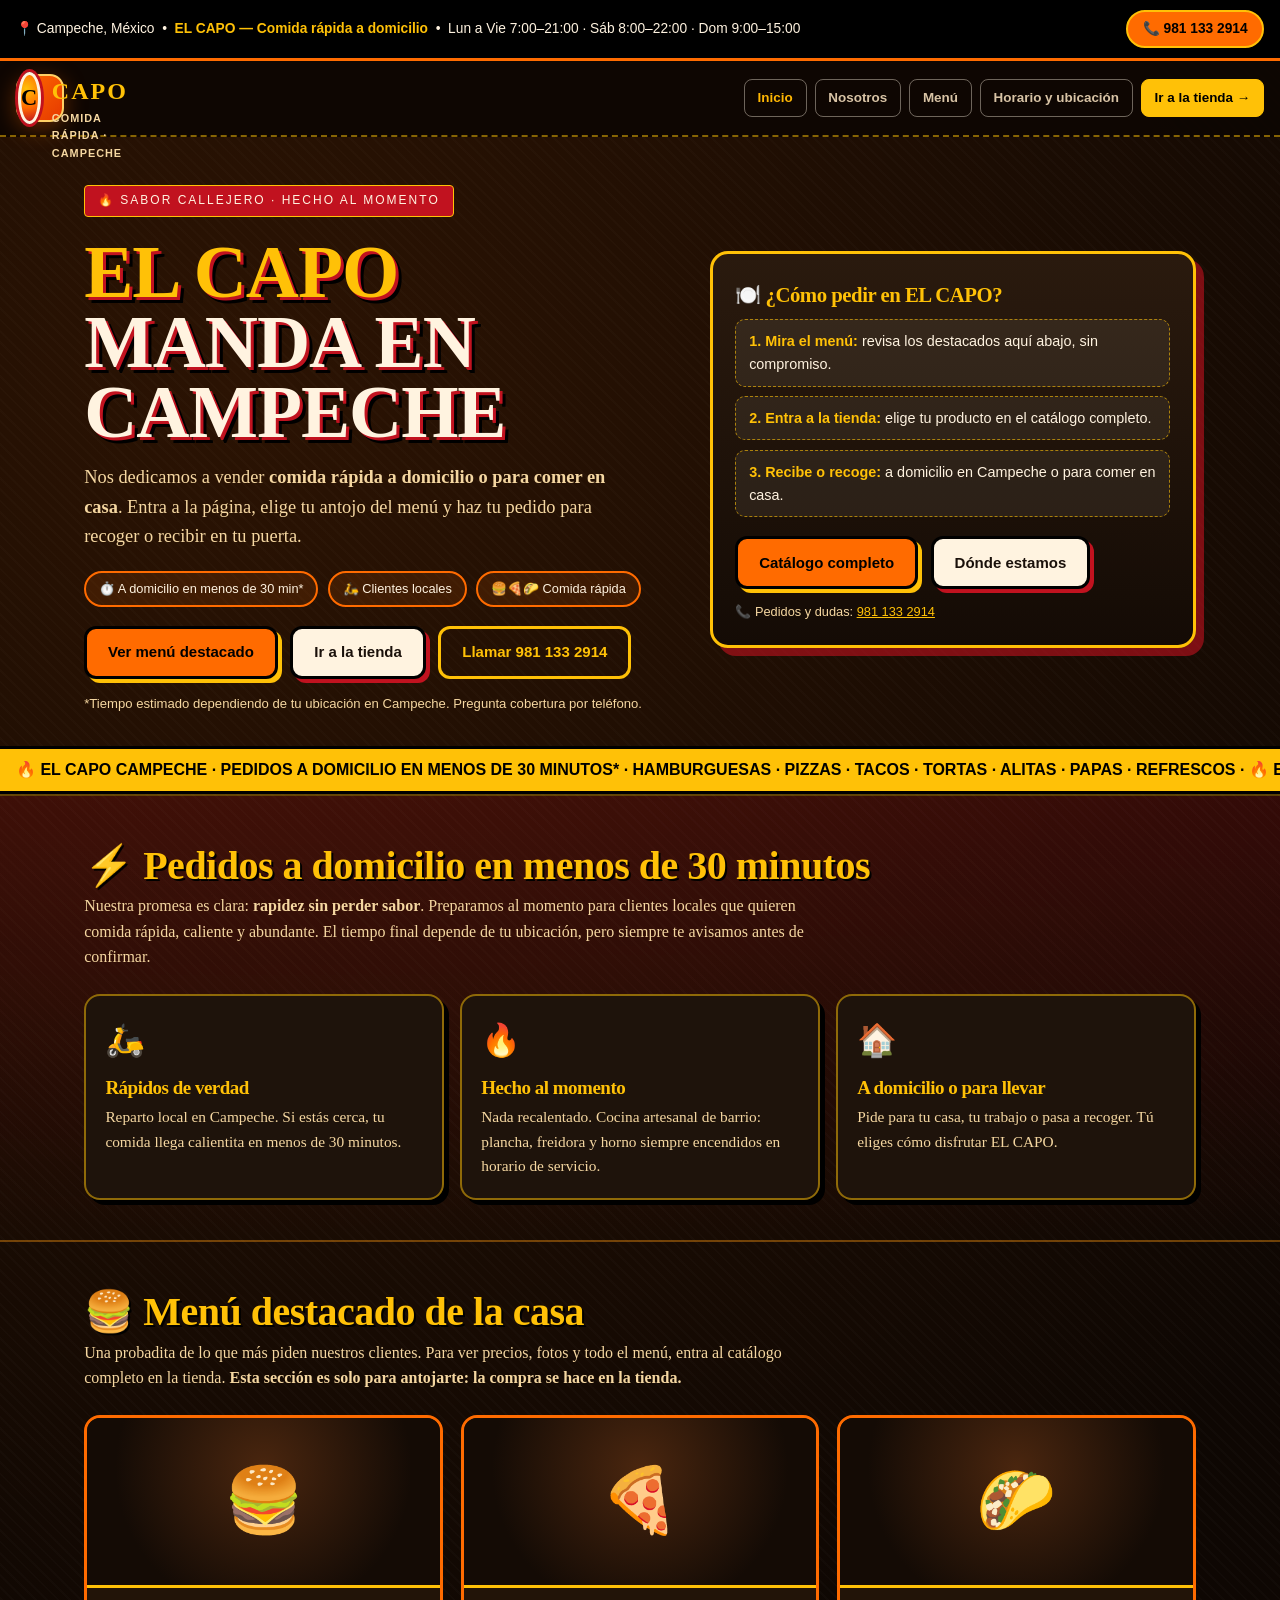
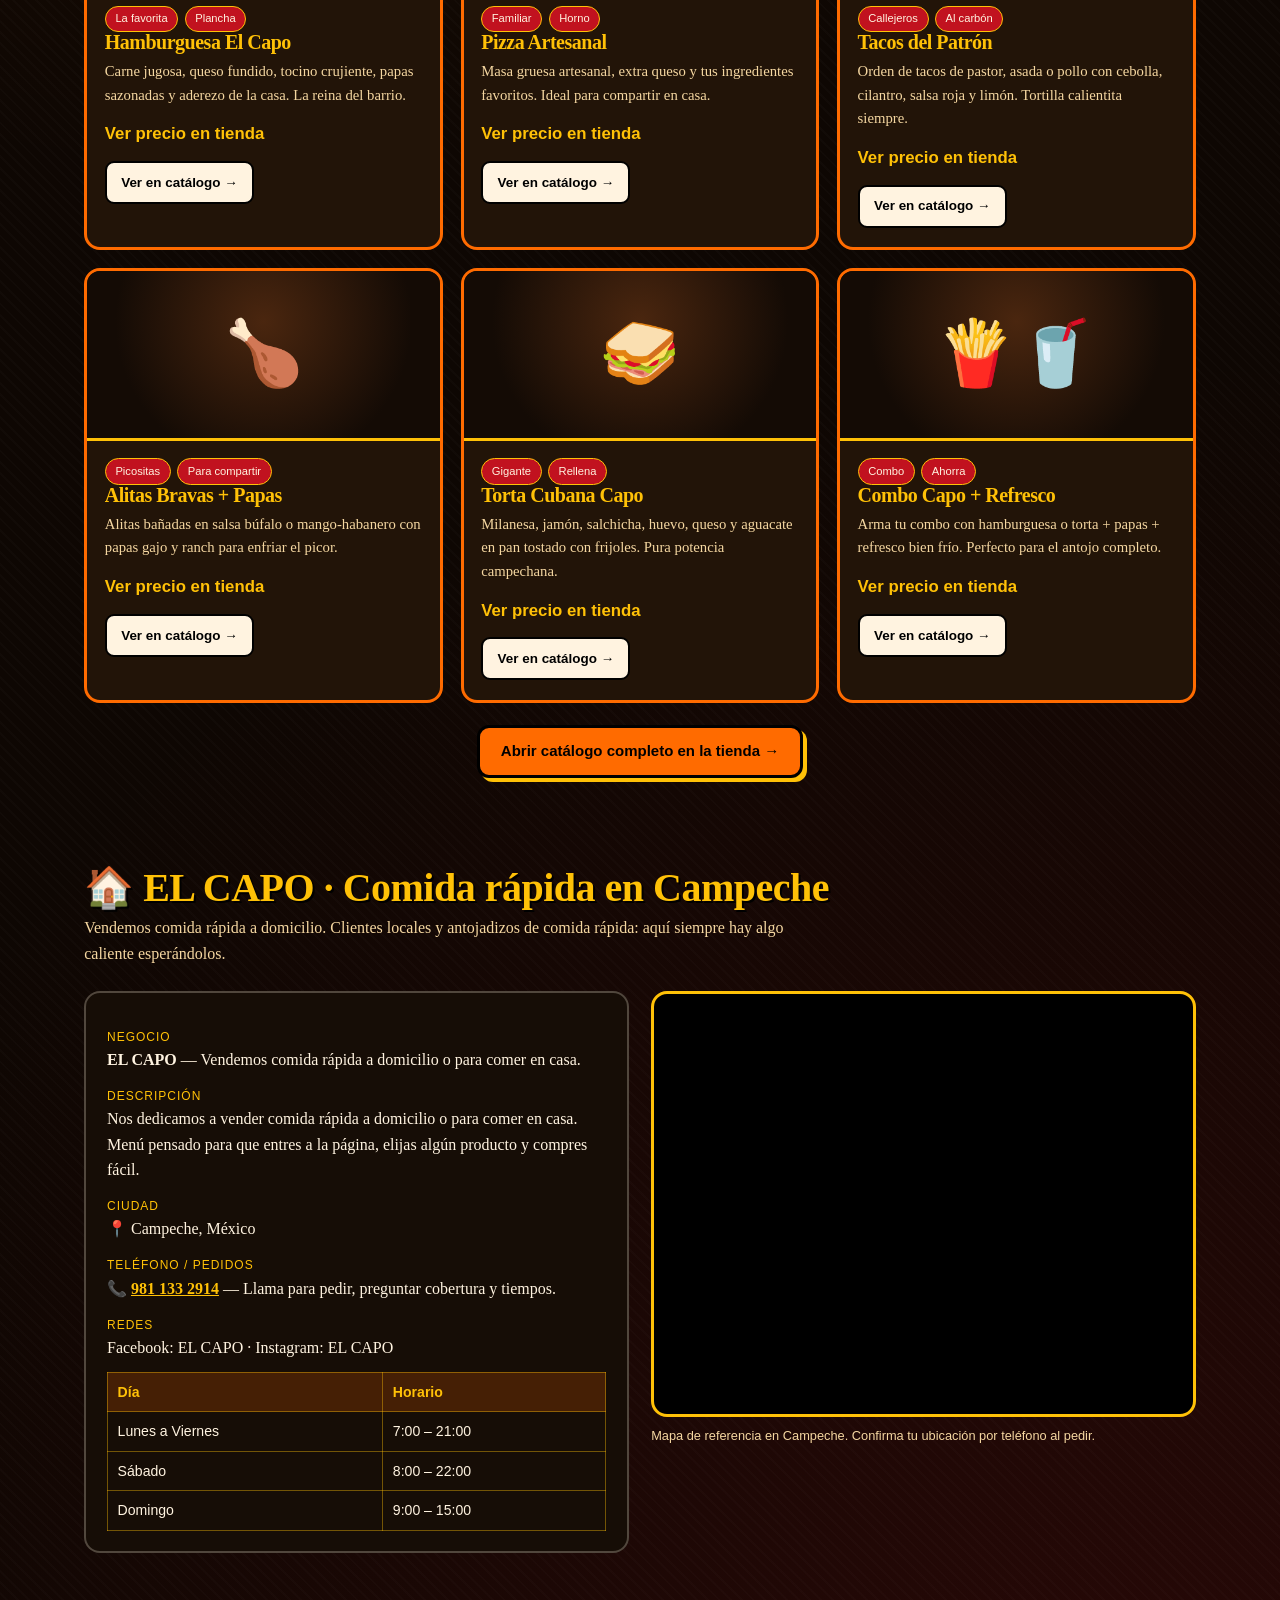
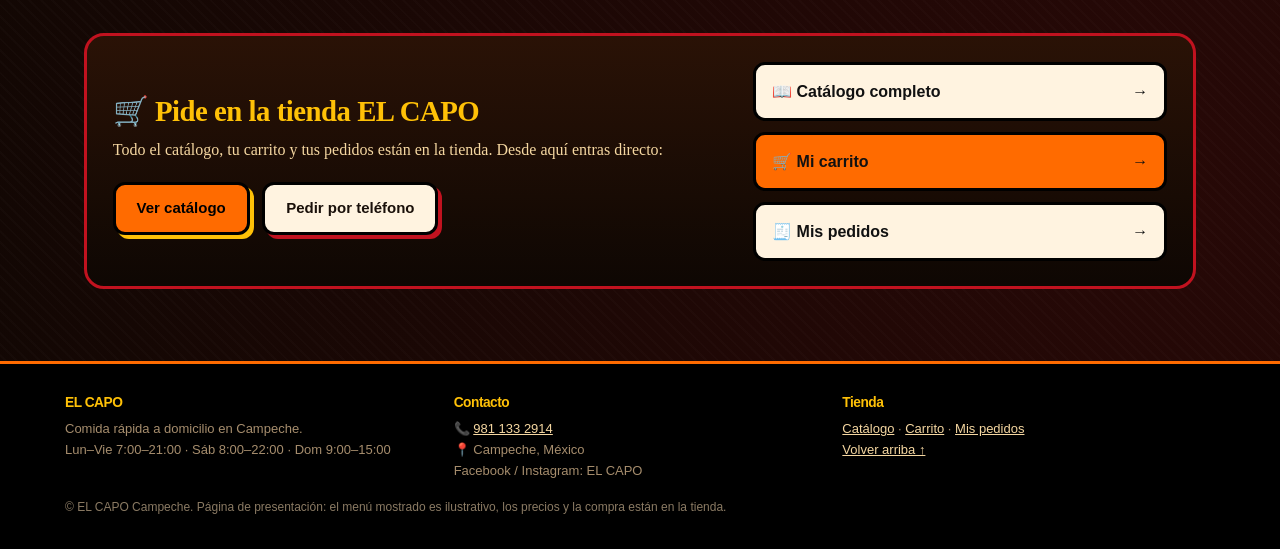
==== commit 7f7af1ef: "generate index.html" ====
--- a/index.html
+++ b/index.html
@@ -3,352 +3,313 @@
 <head>
 <meta charset="UTF-8">
 <meta name="viewport" content="width=device-width, initial-scale=1.0">
-<title>EL CAPO | Comida rápida a domicilio en Campeche</title>
-<meta name="description" content="EL CAPO — Comida rápida a domicilio en Campeche. Tacos, pizzas, hamburguesas y más. Pedidos a domicilio en menos de 30 minutos según ubicación. Lun a Vie 7:00-21:00, Sáb 8:00-22:00, Dom 9:00-15:00. Tel 981 133 2914.">
+<title>EL CAPO - Comida rápida a domicilio en Campeche</title>
+<meta name="description" content="EL CAPO en Campeche. Comida rápida a domicilio o para comer en casa. Pedidos a domicilio en menos de 30 minutos según ubicación. Lun a Vie 7:00-21:00, Sáb 8:00-22:00, Dom 9:00-15:00. Tel 9811332914.">
 <link rel="stylesheet" href="styles.css">
+<link rel="icon" href="data:image/svg+xml,%3Csvg xmlns='http://www.w3.org/2000/svg' viewBox='0 0 64 64'%3E%3Ccircle cx='32' cy='32' r='30' fill='%23ff6b00'/%3E%3Ctext x='32' y='44' font-size='34' text-anchor='middle' font-family='Georgia' font-weight='bold'%3EC%3C/text%3E%3C/svg%3E">
 <style>
-:root{
-  --bg:#0e0906;
-  --bg2:#17100a;
-  --bg3:#201409;
-  --card:#1e140c;
-  --line:#3a2715;
-  --cream:#fff6e8;
-  --muted:#d8c3a5;
-  --dim:#a68d6d;
-  --amber:#ffb703;
-  --orange:#ff6b00;
-  --red:#e63900;
-  --green:#2ec4b6;
-  --radius:18px;
-}
-*{box-sizing:border-box}
-html{scroll-behavior:smooth}
-body{
-  margin:0;
-  font-family:system-ui,-apple-system,"Segoe UI",Roboto,Arial,sans-serif;
-  background:
-    radial-gradient(900px 500px at 15% -5%, rgba(255,107,0,.18), transparent 60%),
-    radial-gradient(800px 500px at 95% 10%, rgba(255,183,3,.14), transparent 60%),
-    repeating-linear-gradient(0deg, rgba(255,255,255,.015) 0 2px, transparent 2px 6px),
-    var(--bg);
-  color:var(--cream);
-  line-height:1.6;
-}
+:root{--negro:#0e0703;--carbon:#1a100a;--madera:#2a1a0e;--fuego:#ff6b00;--maiz:#ffc107;--chile:#c1121f;--crema:#fff3e0;--crema2:#f5d7a1;--verde:#2a9d3a}
+*{margin:0;padding:0;box-sizing:border-box}
+body{background:var(--negro);color:var(--crema);font-family:Georgia,'Times New Roman',serif;line-height:1.6;background-image:radial-gradient(circle at 20% 10%,rgba(255,107,0,.12),transparent 40%),radial-gradient(circle at 90% 90%,rgba(193,18,31,.14),transparent 40%),repeating-linear-gradient(45deg,rgba(255,255,255,.015) 0 2px,transparent 2px 8px)}
 a{color:inherit}
-.wrap{max-width:1120px;margin:0 auto;padding:0 20px}
-/* top bar */
-.topbar{
-  position:sticky;top:0;z-index:50;
-  background:rgba(14,9,6,.92);
-  backdrop-filter:blur(10px);
-  border-bottom:2px solid var(--line);
-}
-.topbar-inner{display:flex;align-items:center;justify-content:space-between;gap:14px;padding:12px 0}
-.brand{display:flex;align-items:center;gap:12px;text-decoration:none}
-.logo{
-  width:48px;height:48px;border-radius:14px;display:grid;place-items:center;
-  background:linear-gradient(135deg,var(--orange),var(--red));
-  border:2px solid #ffd166;
-  font-weight:900;font-size:22px;letter-spacing:.5px;
-  box-shadow:0 6px 22px rgba(255,107,0,.35);
-}
-.brand b{display:block;line-height:1;font-size:20px;letter-spacing:2px}
-.brand small{display:block;color:var(--amber);font-size:11px;letter-spacing:2.5px;font-weight:700}
-.nav{display:flex;gap:18px;align-items:center;font-size:14px;font-weight:600}
-.nav a{text-decoration:none;color:var(--muted)}
-.nav a:hover{color:var(--amber)}
-.btn{
-  display:inline-flex;align-items:center;justify-content:center;gap:10px;
-  padding:13px 22px;border-radius:999px;font-weight:800;text-decoration:none;
-  border:2px solid transparent;cursor:pointer;font-size:15px;
-}
-.btn-primary{background:linear-gradient(135deg,var(--amber),var(--orange));color:#1a0e00;box-shadow:0 8px 28px rgba(255,107,0,.4)}
-.btn-primary:hover{filter:brightness(1.07);transform:translateY(-1px)}
-.btn-ghost{border-color:var(--line);color:var(--cream);background:rgba(255,255,255,.04)}
-.btn-ghost:hover{border-color:var(--amber)}
-.btn-sm{padding:9px 16px;font-size:13px}
-@media(max-width:820px){.nav .hide-m{display:none}}
-/* hero */
-.hero{padding:48px 0 28px;position:relative;overflow:hidden}
-.hero-grid{display:grid;grid-template-columns:1.05fr .95fr;gap:28px;align-items:center}
-@media(max-width:900px){.hero-grid{grid-template-columns:1fr}}
-.badge{
-  display:inline-flex;align-items:center;gap:8px;
-  background:#241505;border:1px solid #6b4420;color:#ffd166;
-  padding:7px 14px;border-radius:999px;font-size:12.5px;font-weight:800;letter-spacing:.6px;text-transform:uppercase;
-}
-.badge .dot{width:9px;height:9px;border-radius:50%;background:#3ddc84;box-shadow:0 0 0 6px rgba(61,220,132,.18);animation:pulse 1.8s infinite}
-@keyframes pulse{50%{box-shadow:0 0 0 9px rgba(61,220,132,.08)}}
-h1{font-size:clamp(38px,6vw,62px);line-height:.95;margin:16px 0 12px;letter-spacing:-1px}
-h1 .stroke{color:transparent;-webkit-text-stroke:2px var(--amber)}
-h1 .fire{background:linear-gradient(90deg,#ffd166,#ff6b00,#ff2e00);-webkit-background-clip:text;background-clip:text;color:transparent}
-.lead{color:var(--muted);font-size:clamp(15px,2vw,18px);max-width:52ch}
-.hero-ctas{display:flex;flex-wrap:wrap;gap:12px;margin:22px 0}
-.hero-meta{display:flex;flex-wrap:wrap;gap:10px;margin-top:6px}
-.chip{background:rgba(255,183,3,.1);border:1px dashed #7a5426;border-radius:12px;padding:8px 12px;font-size:13px;color:#ffe3a3}
-.chip strong{color:#fff}
-/* ticket card */
-.ticket{
-  background:linear-gradient(180deg,#fff6e8,#ffe9c4);
-  color:#241203;border-radius:20px;overflow:hidden;
-  border:3px solid #0e0906;outline:3px solid #ffb703;
-  box-shadow:0 24px 60px rgba(0,0,0,.55);
-  transform:rotate(1.2deg);
-}
-.ticket-top{background:#1a0e00;color:#ffd166;padding:14px 18px;display:flex;justify-content:space-between;align-items:center;font-weight:900;letter-spacing:1.5px;font-size:13px}
-.ticket-body{padding:20px}
-.ticket-body h3{margin:0 0 6px;font-size:24px;line-height:1.1}
-.ticket-body p{margin:0;color:#6b4a24;font-size:14px}
-.order-list{margin:14px 0;padding:0;list-style:none}
-.order-list li{display:flex;justify-content:space-between;gap:10px;padding:10px 0;border-bottom:2px dashed #d8b67a;font-weight:700;font-size:14px}
-.order-list li span:last-child{background:#1a0e00;color:#ffd166;padding:2px 10px;border-radius:999px;font-size:12px}
-.ticket-total{display:flex;justify-content:space-between;align-items:center;margin:14px 0 4px;font-weight:900}
-.ticket-note{background:#1a0e00;color:#ffe3a3;border-radius:12px;padding:12px 14px;font-size:13px;margin-top:12px}
-.torn{height:14px;background:radial-gradient(circle at 10px -3px, transparent 12px, #0e0906 13px);background-size:20px 14px;opacity:.15}
-/* marquee */
-.marquee{border-top:2px solid var(--line);border-bottom:2px solid var(--line);background:#120b05;overflow:hidden;white-space:nowrap;padding:10px 0;margin:18px 0 0;color:#ffd166;font-weight:900;letter-spacing:2px;font-size:13px;text-transform:uppercase}
-.marquee span{padding:0 18px}
-/* sections */
-section.block{padding:44px 0}
-.kicker{color:var(--amber);font-weight:900;letter-spacing:2.5px;font-size:12px;text-transform:uppercase}
-h2{font-size:clamp(26px,4vw,38px);margin:8px 0 10px;line-height:1.05}
-.sub{color:var(--muted);max-width:66ch;margin:0}
-.grid3{display:grid;grid-template-columns:repeat(3,1fr);gap:16px;margin-top:22px}
+.topbar{background:#000;border-bottom:3px solid var(--fuego);padding:.6rem 1rem;display:flex;flex-wrap:wrap;gap:.6rem;align-items:center;justify-content:space-between;font-family:Verdana,Arial,sans-serif;font-size:.86rem}
+.topbar strong{color:var(--maiz)}
+.topbar a.tel{background:var(--fuego);color:#000;font-weight:800;text-decoration:none;padding:.4rem .9rem;border-radius:999px;border:2px solid var(--maiz)}
+header.nav{position:sticky;top:0;z-index:20;background:rgba(14,7,3,.96);border-bottom:2px dashed rgba(255,193,7,.5);padding:.8rem 1rem;display:flex;align-items:center;justify-content:space-between;gap:1rem}
+.logo{display:flex;align-items:center;gap:.7rem;text-decoration:none}
+.logo-mark{width:52px;height:52px;border-radius:50%;background:radial-gradient(circle at 30% 30%,var(--maiz),var(--fuego) 55%,var(--chile) 100%);display:grid;place-items:center;font-weight:900;color:#000;font-size:1.4rem;border:3px solid var(--crema);box-shadow:0 0 0 3px var(--chile)}
+.logo b{font-size:1.5rem;letter-spacing:2px;color:var(--maiz)}
+.logo small{display:block;font-family:Verdana,sans-serif;font-size:.68rem;letter-spacing:1px;color:var(--crema2)}
+nav.links{display:flex;flex-wrap:wrap;gap:.5rem}
+nav.links a{font-family:Verdana,sans-serif;font-size:.84rem;text-decoration:none;border:1px solid rgba(255,243,224,.4);padding:.45rem .8rem;border-radius:8px}
+nav.links a.cta{background:var(--maiz);color:#000;font-weight:800;border-color:var(--maiz)}
+.hero{max-width:1150px;margin:0 auto;padding:3rem 1.2rem 2rem;display:grid;grid-template-columns:1.1fr .9fr;gap:2rem;align-items:center}
+@media(max-width:860px){.hero{grid-template-columns:1fr}}
+.eyebrow{display:inline-block;background:var(--chile);color:var(--crema);font-family:Verdana,sans-serif;font-size:.75rem;letter-spacing:2px;padding:.35rem .8rem;border-radius:4px;border:1px solid var(--maiz);margin-bottom:1rem}
+h1{font-size:clamp(2.6rem,6vw,4.6rem);line-height:.95;color:var(--maiz);text-shadow:3px 3px 0 var(--chile),6px 6px 0 #000;margin:.3rem 0 1rem}
+h1 span{color:var(--crema)}
+.hero p.lead{font-size:1.15rem;color:var(--crema2);max-width:34rem}
+.badges{display:flex;flex-wrap:wrap;gap:.6rem;margin:1.2rem 0;font-family:Verdana,sans-serif;font-size:.8rem}
+.badges span{border:2px solid var(--fuego);border-radius:999px;padding:.35rem .8rem;background:rgba(255,107,0,.12)}
+.cta-row{display:flex;flex-wrap:wrap;gap:.8rem;margin-top:1.2rem}
+.btn{font-family:Verdana,sans-serif;font-weight:800;text-decoration:none;padding:.9rem 1.3rem;border-radius:12px;display:inline-block;border:3px solid #000}
+.btn-primary{background:var(--fuego);color:#000;box-shadow:4px 4px 0 var(--maiz)}
+.btn-secondary{background:var(--crema);color:#1a100a;box-shadow:4px 4px 0 var(--chile)}
+.btn-ghost{background:transparent;color:var(--maiz);border-color:var(--maiz)}
+.hero-card{background:linear-gradient(180deg,#2a1a0e,#140b05);border:3px solid var(--maiz);border-radius:18px;padding:1.4rem;box-shadow:8px 8px 0 rgba(193,18,31,.6)}
+.hero-card h2{color:var(--maiz);font-size:1.3rem;margin-bottom:.6rem}
+.hero-card ul{list-style:none;font-family:Verdana,sans-serif;font-size:.9rem;display:grid;gap:.6rem;margin:.8rem 0}
+.hero-card li{background:rgba(255,243,224,.07);border:1px dashed rgba(255,193,7,.6);border-radius:10px;padding:.6rem .8rem}
+.hero-card li b{color:var(--maiz)}
+.ticker{background:var(--maiz);color:#000;font-family:Verdana,sans-serif;font-weight:800;overflow:hidden;white-space:nowrap;border-top:3px solid #000;border-bottom:3px solid #000;padding:.5rem 0}
+.ticker span{display:inline-block;padding-left:1rem;animation:scroll 22s linear infinite}
+@keyframes scroll{from{transform:translateX(0)}to{transform:translateX(-50%)}}
+section.block{max-width:1150px;margin:0 auto;padding:2.5rem 1.2rem}
+.sec-title{font-size:clamp(1.7rem,3.5vw,2.5rem);color:var(--maiz);margin-bottom:.4rem;text-shadow:2px 2px 0 #000}
+.sec-sub{color:var(--crema2);margin-bottom:1.5rem;max-width:46rem}
+.grid3{display:grid;grid-template-columns:repeat(3,1fr);gap:1rem}
 @media(max-width:860px){.grid3{grid-template-columns:1fr}}
-.card{
-  background:linear-gradient(180deg,rgba(255,255,255,.06),rgba(255,255,255,.02)),var(--card);
-  border:2px solid var(--line);border-radius:var(--radius);padding:20px;position:relative;
-}
-.card:hover{border-color:#7a5426}
-.card .icon{width:46px;height:46px;border-radius:13px;display:grid;place-items:center;font-size:22px;background:#2a1a0c;border:1px solid #5a3d1e}
-.card h3{margin:12px 0 6px;font-size:19px}
-.card p{margin:0;color:var(--muted);font-size:14.5px}
-.card .tag{position:absolute;top:14px;right:14px;font-size:11px;font-weight:900;letter-spacing:1px;background:var(--amber);color:#1a0e00;padding:4px 10px;border-radius:999px}
-/* menu preview */
-.menu-grid{display:grid;grid-template-columns:repeat(3,1fr);gap:16px;margin-top:22px}
-@media(max-width:900px){.menu-grid{grid-template-columns:1fr 1fr}}
-@media(max-width:560px){.menu-grid{grid-template-columns:1fr}}
-.dish{border-radius:18px;overflow:hidden;border:2px solid var(--line);background:#160e07}
-.dish-top{height:132px;display:grid;place-items:center;font-size:64px;position:relative;border-bottom:2px solid var(--line)}
-.dish-top small{position:absolute;left:12px;top:12px;background:rgba(0,0,0,.65);border:1px solid #6b4420;color:#ffd166;font-size:11px;font-weight:800;padding:4px 10px;border-radius:999px;letter-spacing:.8px}
-.d1{background:radial-gradient(circle at 50% 30%,#ff9a3d,#7a2d00 70%),repeating-linear-gradient(45deg,rgba(0,0,0,.12) 0 10px,transparent 10px 20px)}
-.d2{background:radial-gradient(circle at 50% 30%,#ffd166,#8a4b00 75%),repeating-linear-gradient(-45deg,rgba(0,0,0,.12) 0 10px,transparent 10px 20px)}
-.d3{background:radial-gradient(circle at 50% 30%,#ff6b6b,#5c1500 72%),repeating-linear-gradient(0deg,rgba(0,0,0,.14) 0 8px,transparent 8px 16px)}
-.d4{background:radial-gradient(circle at 50% 30%,#f4e3b2,#6b3d10 75%)}
-.d5{background:radial-gradient(circle at 50% 30%,#ffe066,#7a3d00 75%)}
-.d6{background:radial-gradient(circle at 50% 30%,#90e0a0,#123f22 75%)}
-.dish-body{padding:16px}
-.dish-body h3{margin:0;font-size:18px}
-.dish-body p{margin:6px 0 12px;color:var(--muted);font-size:13.8px}
-.dish-foot{display:flex;justify-content:space-between;align-items:center;gap:10px}
-.price{font-weight:900;color:#ffd166}
-.link{color:var(--amber);font-weight:800;font-size:13.5px;text-decoration:none;border-bottom:2px dotted var(--amber)}
-.center{ text-align:center;margin-top:24px}
-/* steps */
-.steps{display:grid;grid-template-columns:repeat(4,1fr);gap:14px;margin-top:22px}
-@media(max-width:900px){.steps{grid-template-columns:1fr 1fr}}
-@media(max-width:540px){.steps{grid-template-columns:1fr}}
-.step{background:#120b05;border:2px solid var(--line);border-radius:16px;padding:18px}
-.step b.num{display:inline-grid;place-items:center;width:34px;height:34px;border-radius:50%;background:var(--amber);color:#1a0e00;font-weight:900}
-.step h3{margin:10px 0 6px;font-size:16px}
-.step p{margin:0;color:var(--muted);font-size:13.8px}
-.step a{color:#ffd166}
-/* info */
-.info-grid{display:grid;grid-template-columns:1fr 1fr;gap:18px;margin-top:22px}
-@media(max-width:900px){.info-grid{grid-template-columns:1fr}}
-.panel{background:var(--card);border:2px solid var(--line);border-radius:var(--radius);padding:22px}
-.hours{width:100%;border-collapse:collapse;margin-top:12px;font-size:14px}
-.hours td{padding:10px 6px;border-bottom:1px solid #33220f}
-.hours td:last-child{text-align:right;font-weight:800;color:#ffd166}
-.open-pill{display:inline-flex;align-items:center;gap:8px;background:rgba(61,220,132,.12);border:1px solid #1f7a5a;color:#7bf0c4;padding:6px 12px;border-radius:999px;font-size:13px;font-weight:800}
-.map{border-radius:14px;overflow:hidden;border:2px solid #33220f;background:#000;min-height:280px}
-.map iframe{width:100%;height:320px;border:0;display:block;filter:saturate(1.1)}
-.contact-row{display:flex;flex-wrap:wrap;gap:10px;margin-top:14px}
-/* footer */
-footer{border-top:2px solid var(--line);background:#0a0603;padding:28px 0 40px;margin-top:20px}
-.foot{display:flex;justify-content:space-between;gap:18px;flex-wrap:wrap;align-items:flex-start}
-.foot p{color:var(--dim);font-size:13px;max-width:52ch}
-.foot nav{display:flex;gap:14px;flex-wrap:wrap;font-size:13px;font-weight:700}
-.foot nav a{color:var(--muted);text-decoration:none}
-.whats{position:fixed;right:18px;bottom:18px;z-index:60;background:#25d366;color:#06351d;font-weight:900;text-decoration:none;padding:14px 18px;border-radius:999px;box-shadow:0 12px 32px rgba(0,0,0,.5);border:3px solid #06351d}
+.card{background:#1e130b;border:2px solid rgba(255,193,7,.5);border-radius:16px;padding:1.2rem;box-shadow:5px 5px 0 #000}
+.card h3{color:var(--maiz);margin-bottom:.4rem}
+.card p{font-size:.96rem;color:var(--crema2)}
+.card .num{font-size:2rem}
+.valor{background:linear-gradient(180deg,rgba(193,18,31,.18),transparent);border-top:2px solid rgba(255,193,7,.3);border-bottom:2px solid rgba(255,193,7,.3)}
+.menu-grid{display:grid;grid-template-columns:repeat(3,1fr);gap:1.1rem}
+@media(max-width:860px){.menu-grid{grid-template-columns:1fr}}
+.dish{border-radius:16px;overflow:hidden;background:#221408;border:3px solid var(--fuego)}
+.dish-top{height:170px;display:grid;place-items:center;font-size:4rem;background:radial-gradient(circle at 50% 30%,#4a260f,#140b05 70%),repeating-linear-gradient(0deg,rgba(255,193,7,.08) 0 6px,transparent 6px 12px);border-bottom:3px solid var(--maiz)}
+.dish-body{padding:1rem 1.1rem 1.2rem}
+.dish-body h3{color:var(--maiz);font-size:1.25rem}
+.dish-body p{color:var(--crema2);font-size:.92rem;margin:.4rem 0 .9rem}
+.tag{display:inline-block;font-family:Verdana,sans-serif;font-size:.7rem;background:var(--chile);padding:.2rem .6rem;border-radius:999px;margin-right:.4rem;border:1px solid var(--maiz)}
+.price{font-family:Verdana,sans-serif;font-weight:800;color:var(--maiz);font-size:1.05rem}
+.dish-link{display:inline-block;margin-top:.8rem;font-family:Verdana,sans-serif;font-size:.84rem;font-weight:800;color:#000;background:var(--crema);text-decoration:none;padding:.55rem .9rem;border-radius:9px;border:2px solid #000}
+.negocio{display:grid;grid-template-columns:1fr 1fr;gap:1.4rem}
+@media(max-width:900px){.negocio{grid-template-columns:1fr}}
+.info-box{background:#160d06;border:2px solid rgba(255,243,224,.25);border-radius:16px;padding:1.3rem}
+.info-box dt{font-family:Verdana,sans-serif;font-size:.75rem;letter-spacing:1px;color:var(--maiz);margin-top:.9rem}
+.info-box dd{font-size:1rem}
+.horario{width:100%;border-collapse:collapse;margin-top:.7rem;font-family:Verdana,sans-serif;font-size:.88rem}
+.horario th,.horario td{border:1px solid rgba(255,193,7,.4);padding:.5rem .6rem;text-align:left}
+.horario th{background:rgba(255,107,0,.2);color:var(--maiz)}
+.map-wrap{border:3px solid var(--maiz);border-radius:16px;overflow:hidden;min-height:340px;background:#000}
+.map-wrap iframe{width:100%;height:420px;border:0;display:block}
+.tienda-acceso{background:linear-gradient(180deg,#2a1206,#0e0703);border:3px solid var(--chile);border-radius:20px;padding:1.6rem;display:grid;grid-template-columns:1.2fr .8fr;gap:1.2rem;align-items:center}
+@media(max-width:860px){.tienda-acceso{grid-template-columns:1fr}}
+.tienda-acceso h2{color:var(--maiz);font-size:1.8rem}
+.store-links{display:grid;gap:.7rem}
+.store-links a{display:flex;justify-content:space-between;align-items:center;text-decoration:none;background:var(--crema);color:#111;padding:.85rem 1rem;border-radius:12px;font-family:Verdana,sans-serif;font-weight:800;border:3px solid #000}
+.store-links a.alt{background:var(--fuego)}
+footer{border-top:3px solid var(--fuego);margin-top:2rem;background:#000;padding:2rem 1.2rem;font-family:Verdana,sans-serif;font-size:.86rem}
+.foot{max-width:1150px;margin:0 auto;display:grid;grid-template-columns:1fr 1fr 1fr;gap:1rem}
+@media(max-width:800px){.foot{grid-template-columns:1fr}}
+footer h4{color:var(--maiz);margin-bottom:.5rem}
+footer a{color:var(--crema2)}
 </style>
 </head>
 <body>
 
-<header class="topbar">
-  <div class="wrap topbar-inner">
-    <a class="brand" href="index.html" aria-label="EL CAPO inicio" data-eb-editable="link" data-eb-key="index.a.1" data-eb-role="a" data-eb-kind="link">
-      <span class="logo" aria-hidden="true">C</span>
-      <span><b>EL CAPO</b><small>COMIDA RÁPIDA • CAMPECHE</small></span>
-    </a>
-    <nav class="nav" aria-label="Navegación principal">
-      <a class="hide-m" href="#propuesta" data-eb-editable="link" data-eb-key="index.a.2" data-eb-role="a" data-eb-kind="link">Propuesta</a>
-      <a class="hide-m" href="#menu" data-eb-editable="link" data-eb-key="index.a.3" data-eb-role="a" data-eb-kind="link">Menú</a>
-      <a class="hide-m" href="#como-pedir" data-eb-editable="link" data-eb-key="index.a.4" data-eb-role="a" data-eb-kind="link">Cómo pedir</a>
-      <a class="hide-m" href="#contacto" data-eb-editable="link" data-eb-key="index.a.5" data-eb-role="a" data-eb-kind="link">Contacto</a>
-      <a class="btn btn-primary btn-sm" href="tienda/index.html" data-eb-editable="link" data-eb-key="index.a.6" data-eb-role="a" data-eb-kind="link">Ver tienda</a>
-    </nav>
-  </div>
+<div class="topbar">
+  <div>📍 Campeche, México &nbsp;•&nbsp; <strong>EL CAPO — Comida rápida a domicilio</strong> &nbsp;•&nbsp; Lun a Vie 7:00–21:00 · Sáb 8:00–22:00 · Dom 9:00–15:00</div>
+  <a class="tel" href="tel:+529811332914" data-eb-editable="link" data-eb-key="index.a.1" data-eb-role="a" data-eb-kind="link">📞 981 133 2914</a>
+</div>
+
+<header class="nav">
+  <a class="logo" href="index.html" aria-label="EL CAPO inicio" data-eb-editable="link" data-eb-key="index.a.2" data-eb-role="a" data-eb-kind="link">
+    <span class="logo-mark">C</span>
+    <span><b>EL CAPO</b><small>COMIDA RÁPIDA · CAMPECHE</small></span>
+  </a>
+  <nav class="links" aria-label="Navegación principal">
+    <a href="#hero" data-eb-editable="link" data-eb-key="index.a.3" data-eb-role="a" data-eb-kind="link">Inicio</a>
+    <a href="#valor" data-eb-editable="link" data-eb-key="index.a.4" data-eb-role="a" data-eb-kind="link">Nosotros</a>
+    <a href="#menu-destacado" data-eb-editable="link" data-eb-key="index.a.5" data-eb-role="a" data-eb-kind="link">Menú</a>
+    <a href="#negocio" data-eb-editable="link" data-eb-key="index.a.6" data-eb-role="a" data-eb-kind="link">Horario y ubicación</a>
+    <a class="cta" href="tienda/index.html" data-eb-editable="link" data-eb-key="index.a.7" data-eb-role="a" data-eb-kind="link">Ir a la tienda →</a>
+  </nav>
 </header>
 
 <main>
   <!-- HERO -->
-  <div class="wrap hero">
-    <div class="hero-grid">
-      <div>
-        <span class="badge"><span class="dot"></span> Abierto hoy • A domicilio en Campeche</span>
-        <h1 data-eb-editable="text" data-eb-key="index.h1.7" data-eb-role="h1" data-eb-kind="text">COMIDA RÁPIDA <span class="stroke">DE VERDAD</span> <span class="fire">A DOMICILIO.</span></h1>
-        <p class="lead" data-eb-editable="text" data-eb-key="index.p.8" data-eb-role="p" data-eb-kind="text"><strong style="color:#fff">EL CAPO</strong> vende comida rápida a domicilio o para comer en casa: tacos, pizzas, hamburguesas y antojos bien servidos. Entra, elige tu favorito en la tienda y haz tu pedido sin vueltas.</p>
-        <div class="hero-ctas">
-          <a class="btn btn-primary" href="tienda/index.html" data-eb-editable="link" data-eb-key="index.a.9" data-eb-role="a" data-eb-kind="link">🍔 Ver menú y pedir</a>
-          <a class="btn btn-ghost" href="https://wa.me/529811332914?text=Hola%20EL%20CAPO%2C%20tengo%20una%20duda%20sobre%20el%20men%C3%BA" target="_blank" rel="noopener" data-eb-editable="link" data-eb-key="index.a.10" data-eb-role="a" data-eb-kind="link">Dudas por WhatsApp • 981 133 2914</a>
-        </div>
-        <div class="hero-meta">
-          <span class="chip">⚡ <strong>Entrega &lt; 30 min</strong> según ubicación</span>
-          <span class="chip">📍 <strong>Campeche</strong>, México</span>
-          <span class="chip">🕒 <strong>Hoy:</strong> <span id="today-hours">ver horario</span></span>
-        </div>
-      </div>
-      <div class="ticket" role="img" aria-label="Ticket de pedido EL CAPO">
-        <div class="ticket-top"><span>★ EL CAPO ★</span><span>No. 001-CAPO</span></div>
-        <div class="ticket-body">
-          <h3 data-eb-editable="text" data-eb-key="index.h3.11" data-eb-role="h3" data-eb-kind="text">Tu pedido en 3 pasos</h3>
-          <p data-eb-editable="text" data-eb-key="index.p.12" data-eb-role="p" data-eb-kind="text">Sin registros complicados. Entras a la tienda, eliges y confirmas.</p>
-          <ul class="order-list">
-            <li><span>🌮 2x Tacos campechanos</span><span>ELEGIR</span></li>
-            <li><span>🍕 1x Pizza capo especial</span><span>ELEGIR</span></li>
-            <li><span>🍟 1x Papas sazonadas</span><span>ELEGIR</span></li>
-          </ul>
-          <div class="ticket-total"><span>TOTAL ESTIMADO TIENDA</span><span>→ Ver precios</span></div>
-          <div class="torn"></div>
-          <div class="ticket-note">📦 <strong>A domicilio o para recoger.</strong> El pago y la confirmación se hacen dentro de la tienda. <a style="color:#ffd166;font-weight:800" href="tienda/index.html" data-eb-editable="link" data-eb-key="index.a.13" data-eb-role="a" data-eb-kind="link">Entrar a la tienda →</a></div>
-        </div>
-      </div>
-    </div>
+  <section class="hero" id="hero">
+    <div>
+      <span class="eyebrow">🔥 SABOR CALLEJERO · HECHO AL MOMENTO</span>
+      <h1 data-eb-editable="text" data-eb-key="index.h1.8" data-eb-role="h1" data-eb-kind="text">EL CAPO <span>MANDA EN CAMPECHE</span></h1>
+      <p class="lead" data-eb-editable="text" data-eb-key="index.p.9" data-eb-role="p" data-eb-kind="text">Nos dedicamos a vender <strong>comida rápida a domicilio o para comer en casa</strong>. Entra a la página, elige tu antojo del menú y haz tu pedido para recoger o recibir en tu puerta.</p>
+      <div class="badges">
+        <span>⏱️ A domicilio en menos de 30 min*</span>
+        <span>🛵 Clientes locales</span>
+        <span>🍔🍕🌮 Comida rápida</span>
+      </div>
+      <div class="cta-row">
+        <a class="btn btn-primary" href="#menu-destacado" data-eb-editable="link" data-eb-key="index.a.10" data-eb-role="a" data-eb-kind="link">Ver menú destacado</a>
+        <a class="btn btn-secondary" href="tienda/index.html" data-eb-editable="link" data-eb-key="index.a.11" data-eb-role="a" data-eb-kind="link">Ir a la tienda</a>
+        <a class="btn btn-ghost" href="tel:+529811332914" data-eb-editable="link" data-eb-key="index.a.12" data-eb-role="a" data-eb-kind="link">Llamar 981 133 2914</a>
+      </div>
+      <p style="margin-top:.9rem;font-size:.82rem;color:var(--crema2);font-family:Verdana,sans-serif" data-eb-editable="text" data-eb-key="index.p.13" data-eb-role="p" data-eb-kind="text">*Tiempo estimado dependiendo de tu ubicación en Campeche. Pregunta cobertura por teléfono.</p>
+    </div>
+    <aside class="hero-card" aria-label="Pide en 3 pasos">
+      <h2 data-eb-editable="text" data-eb-key="index.h2.14" data-eb-role="h2" data-eb-kind="text">🍽️ ¿Cómo pedir en EL CAPO?</h2>
+      <ul>
+        <li><b>1. Mira el menú:</b> revisa los destacados aquí abajo, sin compromiso.</li>
+        <li><b>2. Entra a la tienda:</b> elige tu producto en el catálogo completo.</li>
+        <li><b>3. Recibe o recoge:</b> a domicilio en Campeche o para comer en casa.</li>
+      </ul>
+      <div class="cta-row">
+        <a class="btn btn-primary" href="tienda/index.html" data-eb-editable="link" data-eb-key="index.a.15" data-eb-role="a" data-eb-kind="link">Catálogo completo</a>
+        <a class="btn btn-secondary" href="#negocio" data-eb-editable="link" data-eb-key="index.a.16" data-eb-role="a" data-eb-kind="link">Dónde estamos</a>
+      </div>
+      <p style="margin-top:.8rem;font-family:Verdana,sans-serif;font-size:.8rem;color:var(--crema2)" data-eb-editable="text" data-eb-key="index.p.17" data-eb-role="p" data-eb-kind="text">📞 Pedidos y dudas: <a href="tel:+529811332914" style="color:var(--maiz)" data-eb-editable="link" data-eb-key="index.a.18" data-eb-role="a" data-eb-kind="link">981 133 2914</a></p>
+    </aside>
+  </section>
+
+  <div class="ticker" aria-hidden="true"><span>🔥 EL CAPO CAMPECHE · PEDIDOS A DOMICILIO EN MENOS DE 30 MINUTOS* · HAMBURGUESAS · PIZZAS · TACOS · TORTAS · ALITAS · PAPAS · REFRESCOS · 🔥 EL CAPO CAMPECHE · PEDIDOS A DOMICILIO EN MENOS DE 30 MINUTOS* · HAMBURGUESAS · PIZZAS · TACOS · TORTAS · ALITAS · PAPAS · REFRESCOS ·&nbsp;</span></div>
+
+  <!-- VALOR -->
+  <div class="valor">
+    <section class="block" id="valor">
+      <h2 class="sec-title" data-eb-editable="text" data-eb-key="index.h2.19" data-eb-role="h2" data-eb-kind="text">⚡ Pedidos a domicilio en menos de 30 minutos</h2>
+      <p class="sec-sub" data-eb-editable="text" data-eb-key="index.p.20" data-eb-role="p" data-eb-kind="text">Nuestra promesa es clara: <strong>rapidez sin perder sabor</strong>. Preparamos al momento para clientes locales que quieren comida rápida, caliente y abundante. El tiempo final depende de tu ubicación, pero siempre te avisamos antes de confirmar.</p>
+      <div class="grid3">
+        <div class="card"><div class="num">🛵</div><h3 data-eb-editable="text" data-eb-key="index.h3.21" data-eb-role="h3" data-eb-kind="text">Rápidos de verdad</h3><p data-eb-editable="text" data-eb-key="index.p.22" data-eb-role="p" data-eb-kind="text">Reparto local en Campeche. Si estás cerca, tu comida llega calientita en menos de 30 minutos.</p></div>
+        <div class="card"><div class="num">🔥</div><h3 data-eb-editable="text" data-eb-key="index.h3.23" data-eb-role="h3" data-eb-kind="text">Hecho al momento</h3><p data-eb-editable="text" data-eb-key="index.p.24" data-eb-role="p" data-eb-kind="text">Nada recalentado. Cocina artesanal de barrio: plancha, freidora y horno siempre encendidos en horario de servicio.</p></div>
+        <div class="card"><div class="num">🏠</div><h3 data-eb-editable="text" data-eb-key="index.h3.25" data-eb-role="h3" data-eb-kind="text">A domicilio o para llevar</h3><p data-eb-editable="text" data-eb-key="index.p.26" data-eb-role="p" data-eb-kind="text">Pide para tu casa, tu trabajo o pasa a recoger. Tú eliges cómo disfrutar EL CAPO.</p></div>
+      </div>
+    </section>
   </div>
 
-  <div class="marquee" aria-hidden="true"><span>TACOS • PIZZAS • HAMBURGUESAS • TORTAS • PAPAS • BEBIDAS • A DOMICILIO • TACOS • PIZZAS • HAMBURGUESAS • TORTAS • PAPAS • BEBIDAS • A DOMICILIO •</span></div>
-
-  <!-- PROPUESTA DE VALOR -->
-  <section class="wrap block" id="propuesta">
-    <div class="kicker">Por qué EL CAPO</div>
-    <h2 data-eb-editable="text" data-eb-key="index.h2.14" data-eb-role="h2" data-eb-kind="text">Pedidos a domicilio en menos de 30 minutos*</h2>
-    <p class="sub" data-eb-editable="text" data-eb-key="index.p.15" data-eb-role="p" data-eb-kind="text">*Dependiendo de tu ubicación en Campeche. Para clientes locales y para quienes quieren comida rápida sin salir de casa: caliente, rápida y bien servida. <strong style="color:#fff">Tú entras a la página, eliges algún producto y compras.</strong></p>
-    <div class="grid3">
-      <article class="card"><span class="tag">30 MIN</span><div class="icon">🛵</div><h3 data-eb-editable="text" data-eb-key="index.h3.16" data-eb-role="h3" data-eb-kind="text">A domicilio rapidísimo</h3><p data-eb-editable="text" data-eb-key="index.p.17" data-eb-role="p" data-eb-kind="text">Reparto local enfocado en velocidad. Pedido caliente en menos de 30 minutos según tu zona.</p></article>
-      <article class="card"><div class="icon">🔥</div><h3 data-eb-editable="text" data-eb-key="index.h3.18" data-eb-role="h3" data-eb-kind="text">Hecho al momento, estilo artesanal</h3><p data-eb-editable="text" data-eb-key="index.p.19" data-eb-role="p" data-eb-kind="text">Visual oscuro, sabor casero y porciones generosas. Nada recalentado: todo sale de plancha y horno.</p></article>
-      <article class="card"><div class="icon">📱</div><h3 data-eb-editable="text" data-eb-key="index.h3.20" data-eb-role="h3" data-eb-kind="text">Pide desde la tienda</h3><p data-eb-editable="text" data-eb-key="index.p.21" data-eb-role="p" data-eb-kind="text">Todo el menú está en la tienda: elige, arma tu carrito y sigue tu pedido ahí mismo. <a class="link" href="tienda/index.html" data-eb-editable="link" data-eb-key="index.a.22" data-eb-role="a" data-eb-kind="link">Ir a la tienda</a></p></article>
+  <!-- MENU DESTACADO -->
+  <section class="block" id="menu-destacado">
+    <h2 class="sec-title" data-eb-editable="text" data-eb-key="index.h2.27" data-eb-role="h2" data-eb-kind="text">🍔 Menú destacado de la casa</h2>
+    <p class="sec-sub" data-eb-editable="text" data-eb-key="index.p.28" data-eb-role="p" data-eb-kind="text">Una probadita de lo que más piden nuestros clientes. Para ver precios, fotos y todo el menú, entra al catálogo completo en la tienda. <strong>Esta sección es solo para antojarte: la compra se hace en la tienda.</strong></p>
+    <div class="menu-grid">
+      <article class="dish">
+        <div class="dish-top" aria-hidden="true">🍔</div>
+        <div class="dish-body">
+          <span class="tag">La favorita</span><span class="tag">Plancha</span>
+          <h3 data-eb-editable="text" data-eb-key="index.h3.29" data-eb-role="h3" data-eb-kind="text">Hamburguesa El Capo</h3>
+          <p data-eb-editable="text" data-eb-key="index.p.30" data-eb-role="p" data-eb-kind="text">Carne jugosa, queso fundido, tocino crujiente, papas sazonadas y aderezo de la casa. La reina del barrio.</p>
+          <div class="price">Ver precio en tienda</div>
+          <a class="dish-link" href="tienda/index.html" data-eb-editable="link" data-eb-key="index.a.31" data-eb-role="a" data-eb-kind="link">Ver en catálogo →</a>
+        </div>
+      </article>
+      <article class="dish">
+        <div class="dish-top" aria-hidden="true">🍕</div>
+        <div class="dish-body">
+          <span class="tag">Familiar</span><span class="tag">Horno</span>
+          <h3 data-eb-editable="text" data-eb-key="index.h3.32" data-eb-role="h3" data-eb-kind="text">Pizza Artesanal</h3>
+          <p data-eb-editable="text" data-eb-key="index.p.33" data-eb-role="p" data-eb-kind="text">Masa gruesa artesanal, extra queso y tus ingredientes favoritos. Ideal para compartir en casa.</p>
+          <div class="price">Ver precio en tienda</div>
+          <a class="dish-link" href="tienda/index.html" data-eb-editable="link" data-eb-key="index.a.34" data-eb-role="a" data-eb-kind="link">Ver en catálogo →</a>
+        </div>
+      </article>
+      <article class="dish">
+        <div class="dish-top" aria-hidden="true">🌮</div>
+        <div class="dish-body">
+          <span class="tag">Callejeros</span><span class="tag">Al carbón</span>
+          <h3 data-eb-editable="text" data-eb-key="index.h3.35" data-eb-role="h3" data-eb-kind="text">Tacos del Patrón</h3>
+          <p data-eb-editable="text" data-eb-key="index.p.36" data-eb-role="p" data-eb-kind="text">Orden de tacos de pastor, asada o pollo con cebolla, cilantro, salsa roja y limón. Tortilla calientita siempre.</p>
+          <div class="price">Ver precio en tienda</div>
+          <a class="dish-link" href="tienda/index.html" data-eb-editable="link" data-eb-key="index.a.37" data-eb-role="a" data-eb-kind="link">Ver en catálogo →</a>
+        </div>
+      </article>
+      <article class="dish">
+        <div class="dish-top" aria-hidden="true">🍗</div>
+        <div class="dish-body">
+          <span class="tag">Picositas</span><span class="tag">Para compartir</span>
+          <h3 data-eb-editable="text" data-eb-key="index.h3.38" data-eb-role="h3" data-eb-kind="text">Alitas Bravas + Papas</h3>
+          <p data-eb-editable="text" data-eb-key="index.p.39" data-eb-role="p" data-eb-kind="text">Alitas bañadas en salsa búfalo o mango-habanero con papas gajo y ranch para enfriar el picor.</p>
+          <div class="price">Ver precio en tienda</div>
+          <a class="dish-link" href="tienda/index.html" data-eb-editable="link" data-eb-key="index.a.40" data-eb-role="a" data-eb-kind="link">Ver en catálogo →</a>
+        </div>
+      </article>
+      <article class="dish">
+        <div class="dish-top" aria-hidden="true">🥪</div>
+        <div class="dish-body">
+          <span class="tag">Gigante</span><span class="tag">Rellena</span>
+          <h3 data-eb-editable="text" data-eb-key="index.h3.41" data-eb-role="h3" data-eb-kind="text">Torta Cubana Capo</h3>
+          <p data-eb-editable="text" data-eb-key="index.p.42" data-eb-role="p" data-eb-kind="text">Milanesa, jamón, salchicha, huevo, queso y aguacate en pan tostado con frijoles. Pura potencia campechana.</p>
+          <div class="price">Ver precio en tienda</div>
+          <a class="dish-link" href="tienda/index.html" data-eb-editable="link" data-eb-key="index.a.43" data-eb-role="a" data-eb-kind="link">Ver en catálogo →</a>
+        </div>
+      </article>
+      <article class="dish">
+        <div class="dish-top" aria-hidden="true">🍟🥤</div>
+        <div class="dish-body">
+          <span class="tag">Combo</span><span class="tag">Ahorra</span>
+          <h3 data-eb-editable="text" data-eb-key="index.h3.44" data-eb-role="h3" data-eb-kind="text">Combo Capo + Refresco</h3>
+          <p data-eb-editable="text" data-eb-key="index.p.45" data-eb-role="p" data-eb-kind="text">Arma tu combo con hamburguesa o torta + papas + refresco bien frío. Perfecto para el antojo completo.</p>
+          <div class="price">Ver precio en tienda</div>
+          <a class="dish-link" href="tienda/index.html" data-eb-editable="link" data-eb-key="index.a.46" data-eb-role="a" data-eb-kind="link">Ver en catálogo →</a>
+        </div>
+      </article>
+    </div>
+    <div style="text-align:center;margin-top:1.4rem">
+      <a class="btn btn-primary" href="tienda/index.html" data-eb-editable="link" data-eb-key="index.a.47" data-eb-role="a" data-eb-kind="link">Abrir catálogo completo en la tienda →</a>
     </div>
   </section>
 
-  <!-- MENU PREVIEW -->
-  <section class="wrap block" id="menu" style="padding-top:0">
-    <div class="kicker">Nuestro menú</div>
-    <h2 data-eb-editable="text" data-eb-key="index.h2.23" data-eb-role="h2" data-eb-kind="text">Lo más pedido por los capos</h2>
-    <p class="sub" data-eb-editable="text" data-eb-key="index.p.24" data-eb-role="p" data-eb-kind="text">Una probadita. Los productos, precios, fotos y disponibilidad están en la tienda. Toca cualquier categoría para ver el catálogo completo.</p>
-    <div class="menu-grid">
-      <article class="dish"><div class="dish-top d1"><small>🌮 TACOS</small><span>🌮</span></div><div class="dish-body"><h3 data-eb-editable="text" data-eb-key="index.h3.25" data-eb-role="h3" data-eb-kind="text">Tacos campechanos</h3><p data-eb-editable="text" data-eb-key="index.p.26" data-eb-role="p" data-eb-kind="text">De bistec, pastor, chorizo y campechano con salsa de la casa.</p><div class="dish-foot"><span class="price">Ver precio →</span><a class="link" href="tienda/index.html" data-eb-editable="link" data-eb-key="index.a.27" data-eb-role="a" data-eb-kind="link">Ver en tienda</a></div></div></article>
-      <article class="dish"><div class="dish-top d2"><small>🍕 PIZZAS</small><span>🍕</span></div><div class="dish-body"><h3 data-eb-editable="text" data-eb-key="index.h3.28" data-eb-role="h3" data-eb-kind="text">Pizzas El Suspiro / Capo</h3><p data-eb-editable="text" data-eb-key="index.p.29" data-eb-role="p" data-eb-kind="text">Masa artesanal, queso abundante y especialidades para compartir.</p><div class="dish-foot"><span class="price">Ver precio →</span><a class="link" href="tienda/index.html" data-eb-editable="link" data-eb-key="index.a.30" data-eb-role="a" data-eb-kind="link">Ver en tienda</a></div></div></article>
-      <article class="dish"><div class="dish-top d3"><small>🍔 BURGERS</small><span>🍔</span></div><div class="dish-body"><h3 data-eb-editable="text" data-eb-key="index.h3.31" data-eb-role="h3" data-eb-kind="text">Hamburguesas dobles</h3><p data-eb-editable="text" data-eb-key="index.p.32" data-eb-role="p" data-eb-kind="text">Carne jugosa, pan brioche, tocino y aderezo capo.</p><div class="dish-foot"><span class="price">Ver precio →</span><a class="link" href="tienda/index.html" data-eb-editable="link" data-eb-key="index.a.33" data-eb-role="a" data-eb-kind="link">Ver en tienda</a></div></div></article>
-      <article class="dish"><div class="dish-top d4"><small>🥪 TORTAS</small><span>🥪</span></div><div class="dish-body"><h3 data-eb-editable="text" data-eb-key="index.h3.34" data-eb-role="h3" data-eb-kind="text">Tortas gigantes</h3><p data-eb-editable="text" data-eb-key="index.p.35" data-eb-role="p" data-eb-kind="text">Milanesa, cubana y hawaiana para el hambre seria.</p><div class="dish-foot"><span class="price">Ver precio →</span><a class="link" href="tienda/index.html" data-eb-editable="link" data-eb-key="index.a.36" data-eb-role="a" data-eb-kind="link">Ver en tienda</a></div></div></article>
-      <article class="dish"><div class="dish-top d5"><small>🍟 COMPLEMENTOS</small><span>🍟</span></div><div class="dish-body"><h3 data-eb-editable="text" data-eb-key="index.h3.37" data-eb-role="h3" data-eb-kind="text">Papas y alitas</h3><p data-eb-editable="text" data-eb-key="index.p.38" data-eb-role="p" data-eb-kind="text">Papas sazonadas, aros de cebolla y alitas picosas.</p><div class="dish-foot"><span class="price">Ver precio →</span><a class="link" href="tienda/index.html" data-eb-editable="link" data-eb-key="index.a.39" data-eb-role="a" data-eb-kind="link">Ver en tienda</a></div></div></article>
-      <article class="dish"><div class="dish-top d6"><small>🥤 BEBIDAS</small><span>🥤</span></div><div class="dish-body"><h3 data-eb-editable="text" data-eb-key="index.h3.40" data-eb-role="h3" data-eb-kind="text">Refrescos y aguas</h3><p data-eb-editable="text" data-eb-key="index.p.41" data-eb-role="p" data-eb-kind="text">Bien frías para acompañar. Pregunta por el 2x1 del día.</p><div class="dish-foot"><span class="price">Ver precio →</span><a class="link" href="tienda/index.html" data-eb-editable="link" data-eb-key="index.a.42" data-eb-role="a" data-eb-kind="link">Ver en tienda</a></div></div></article>
-    </div>
-    <div class="center">
-      <a class="btn btn-primary" href="tienda/index.html" data-eb-editable="link" data-eb-key="index.a.43" data-eb-role="a" data-eb-kind="link">Ver menú completo y pedir</a>
-      <p style="color:var(--dim);font-size:13px" data-eb-editable="text" data-eb-key="index.p.44" data-eb-role="p" data-eb-kind="text">Precios y fotos actualizados dentro de la tienda.</p>
-    </div>
-  </section>
-
-  <!-- COMO PEDIR -->
-  <section class="wrap block" id="como-pedir" style="padding-top:0">
-    <div class="kicker">Cómo pedir</div>
-    <h2 data-eb-editable="text" data-eb-key="index.h2.45" data-eb-role="h2" data-eb-kind="text">Pide en 4 pasos, sin llamadas eternas</h2>
-    <div class="steps">
-      <div class="step"><b class="num">1</b><h3 data-eb-editable="text" data-eb-key="index.h3.46" data-eb-role="h3" data-eb-kind="text">Entra a la tienda</h3><p data-eb-editable="text" data-eb-key="index.p.47" data-eb-role="p" data-eb-kind="text">Toca <a href="tienda/index.html" data-eb-editable="link" data-eb-key="index.a.48" data-eb-role="a" data-eb-kind="link">Ver tienda</a> y explora el catálogo con fotos y precios.</p></div>
-      <div class="step"><b class="num">2</b><h3 data-eb-editable="text" data-eb-key="index.h3.49" data-eb-role="h3" data-eb-kind="text">Elige tu producto</h3><p data-eb-editable="text" data-eb-key="index.p.50" data-eb-role="p" data-eb-kind="text">Abre el detalle, elige cantidad y agrégalo al carrito.</p></div>
-      <div class="step"><b class="num">3</b><h3 data-eb-editable="text" data-eb-key="index.h3.51" data-eb-role="h3" data-eb-kind="text">Confirma en carrito</h3><p data-eb-editable="text" data-eb-key="index.p.52" data-eb-role="p" data-eb-kind="text">Revisa tu carrito y haz checkout con tus datos de entrega.</p></div>
-       <div class="step"><b class="num">4</b><h3 data-eb-editable="text" data-eb-key="index.h3.53" data-eb-role="h3" data-eb-kind="text">Recibe en casa</h3><p data-eb-editable="text" data-eb-key="index.p.54" data-eb-role="p" data-eb-kind="text">Sigue tu pedido en <a href="tienda/pedidos.html" data-eb-editable="link" data-eb-key="index.a.55" data-eb-role="a" data-eb-kind="link">Mis pedidos</a> o pregunta por WhatsApp al 981 133 2914.</p></div>
-    </div>
-    <div class="center">
-      <a class="btn btn-ghost" href="tienda/carrito.html" data-eb-editable="link" data-eb-key="index.a.56" data-eb-role="a" data-eb-kind="link">Ir a mi carrito</a>
-      <a class="btn btn-ghost" href="tienda/pedidos.html" data-eb-editable="link" data-eb-key="index.a.57" data-eb-role="a" data-eb-kind="link">Mis pedidos</a>
-    </div>
-  </section>
-
-  <!-- INFO -->
-  <section class="wrap block" id="contacto" style="padding-top:0">
-    <div class="kicker">Horario, ubicación y contacto</div>
-    <h2 data-eb-editable="text" data-eb-key="index.h2.58" data-eb-role="h2" data-eb-kind="text">Estamos en Campeche, listos para llevarte</h2>
-    <p class="sub" data-eb-editable="text" data-eb-key="index.p.59" data-eb-role="p" data-eb-kind="text">Nos dedicamos a vender comida rápida a domicilio o para comer en casa. Llámanos, escríbenos o cae a la tienda en línea.</p>
-    <div class="info-grid">
-      <div class="panel">
-        <span class="open-pill" id="open-pill">● Verificando horario…</span>
-        <table class="hours" aria-label="Horario EL CAPO">
+  <!-- NEGOCIO -->
+  <section class="block" id="negocio">
+    <h2 class="sec-title" data-eb-editable="text" data-eb-key="index.h2.48" data-eb-role="h2" data-eb-kind="text">🏠 EL CAPO · Comida rápida en Campeche</h2>
+    <p class="sec-sub" data-eb-editable="text" data-eb-key="index.p.49" data-eb-role="p" data-eb-kind="text">Vendemos comida rápida a domicilio. Clientes locales y antojadizos de comida rápida: aquí siempre hay algo caliente esperándolos.</p>
+    <div class="negocio">
+      <div class="info-box">
+        <dl>
+          <dt>NEGOCIO</dt>
+          <dd><strong>EL CAPO</strong> — Vendemos comida rápida a domicilio o para comer en casa.</dd>
+          <dt>DESCRIPCIÓN</dt>
+          <dd>Nos dedicamos a vender comida rápida a domicilio o para comer en casa. Menú pensado para que entres a la página, elijas algún producto y compres fácil.</dd>
+          <dt>CIUDAD</dt>
+          <dd>📍 Campeche, México</dd>
+          <dt>TELÉFONO / PEDIDOS</dt>
+          <dd>📞 <a href="tel:+529811332914" style="color:var(--maiz);font-weight:800" data-eb-editable="link" data-eb-key="index.a.50" data-eb-role="a" data-eb-kind="link">981 133 2914</a> — Llama para pedir, preguntar cobertura y tiempos.</dd>
+          <dt>REDES</dt>
+          <dd>Facebook: EL CAPO · Instagram: EL CAPO</dd>
+        </dl>
+        <table class="horario" aria-label="Horario de EL CAPO">
+          <tr><th>Día</th><th>Horario</th></tr>
           <tr><td>Lunes a Viernes</td><td>7:00 – 21:00</td></tr>
           <tr><td>Sábado</td><td>8:00 – 22:00</td></tr>
           <tr><td>Domingo</td><td>9:00 – 15:00</td></tr>
         </table>
-        <div class="contact-row">
-          <a class="btn btn-primary btn-sm" href="tel:+529811332914" data-eb-editable="link" data-eb-key="index.a.60" data-eb-role="a" data-eb-kind="link">📞 981 133 2914</a>
-          <a class="btn btn-ghost btn-sm" href="https://wa.me/529811332914?text=Hola%20EL%20CAPO%2C%20tengo%20una%20duda%20sobre%20el%20men%C3%BA" target="_blank" rel="noopener" data-eb-editable="link" data-eb-key="index.a.61" data-eb-role="a" data-eb-kind="link">Dudas por WhatsApp</a>
-          <a class="btn btn-ghost btn-sm" href="tienda/index.html" data-eb-editable="link" data-eb-key="index.a.62" data-eb-role="a" data-eb-kind="link">Tienda en línea</a>
-        </div>
-        <p style="color:var(--muted);font-size:13.5px;margin-top:14px" data-eb-editable="text" data-eb-key="index.p.63" data-eb-role="p" data-eb-kind="text">📍 Campeche, México.<br>Facebook / Instagram: <strong style="color:#fff">EL CAPO</strong><br>¿Duda rápida? Marca o manda WhatsApp y te ayudamos; tu pedido se confirma en la tienda en línea.</p>
-      </div>
-      <div class="panel" style="padding:12px">
-        <div class="map">
-          <iframe title="Mapa EL CAPO Campeche" loading="lazy" referrerpolicy="strict-origin-when-cross-origin" allowfullscreen src="https://www.google.com/maps/embed?pb=!1m18!1m12!1m3!1d1590204.7511493105!2d-90.0833210465046!3d19.18394339423709!2m3!1f0!2f0!3f0!3m2!1i1024!2i768!4f13.1!3m3!1m2!1s0x8f5a55d2e2bd4cb3%3A0x18dfb8a962aab997!2sPizzas%20y%20Tacos%20EL%20SUSPIRO!5e1!3m2!1ses-419!2smx!4v1788581362156!5m2!1ses-419!2smx"></iframe>
-        </div>
-        <div style="padding:10px 10px 6px;display:flex;justify-content:space-between;gap:10px;flex-wrap:wrap;align-items:center">
-          <span style="font-size:13px;color:var(--muted)">Cobertura a domicilio según ubicación • &lt;30 min</span>
-          <a class="link" target="_blank" rel="noopener" href="https://www.google.com/maps/search/?api=1&query=Pizzas+y+Tacos+EL+SUSPIRO+Campeche" data-eb-editable="link" data-eb-key="index.a.64" data-eb-role="a" data-eb-kind="link">Abrir en Google Maps</a>
-        </div>
+      </div>
+      <div>
+        <div class="map-wrap">
+          <iframe title="Mapa EL CAPO Campeche" src="https://www.google.com/maps/embed?pb=!1m18!1m12!1m3!1d1590204.7511493105!2d-90.0833210465046!3d19.18394339423709!2m3!1f0!2f0!3f0!3m2!1i1024!2i768!4f13.1!3m3!1m2!1s0x8f5a55d2e2bd4cb3%3A0x18dfb8a962aab997!2sPizzas%20y%20Tacos%20EL%20SUSPIRO!5e1!3m2!1ses-419!2smx!4v1788581362156!5m2!1ses-419!2smx" loading="lazy" referrerpolicy="strict-origin-when-cross-origin" allowfullscreen></iframe>
+        </div>
+        <p style="margin-top:.6rem;font-family:Verdana,sans-serif;font-size:.8rem;color:var(--crema2)" data-eb-editable="text" data-eb-key="index.p.51" data-eb-role="p" data-eb-kind="text">Mapa de referencia en Campeche. Confirma tu ubicación por teléfono al pedir.</p>
+      </div>
+    </div>
+  </section>
+
+  <!-- ACCESO TIENDA -->
+  <section class="block" id="tienda-acceso">
+    <div class="tienda-acceso">
+      <div>
+        <h2 data-eb-editable="text" data-eb-key="index.h2.52" data-eb-role="h2" data-eb-kind="text">🛒 Pide en la tienda EL CAPO</h2>
+        <p style="color:var(--crema2)" data-eb-editable="text" data-eb-key="index.p.53" data-eb-role="p" data-eb-kind="text">Todo el catálogo, tu carrito y tus pedidos están en la tienda. Desde aquí entras directo:</p>
+        <div class="cta-row">
+          <a class="btn btn-primary" href="tienda/index.html" data-eb-editable="link" data-eb-key="index.a.54" data-eb-role="a" data-eb-kind="link">Ver catálogo</a>
+          <a class="btn btn-secondary" href="tel:+529811332914" data-eb-editable="link" data-eb-key="index.a.55" data-eb-role="a" data-eb-kind="link">Pedir por teléfono</a>
+        </div>
+      </div>
+      <div class="store-links">
+        <a href="tienda/index.html" data-eb-editable="link" data-eb-key="index.a.56" data-eb-role="a" data-eb-kind="link"><span>📖 Catálogo completo</span><span>→</span></a>
+        <a class="alt" href="tienda/carrito.html" data-eb-editable="link" data-eb-key="index.a.57" data-eb-role="a" data-eb-kind="link"><span>🛒 Mi carrito</span><span>→</span></a>
+        <a href="tienda/pedidos.html" data-eb-editable="link" data-eb-key="index.a.58" data-eb-role="a" data-eb-kind="link"><span>🧾 Mis pedidos</span><span>→</span></a>
       </div>
     </div>
   </section>
 </main>
 
 <footer>
-  <div class="wrap foot">
+  <div class="foot">
     <div>
-      <a class="brand" href="index.html" style="margin-bottom:10px" data-eb-editable="link" data-eb-key="index.a.65" data-eb-role="a" data-eb-kind="link"><span class="logo">C</span><span><b>EL CAPO</b><small>COMIDA RÁPIDA • CAMPECHE</small></span></a>
-      <p data-eb-editable="text" data-eb-key="index.p.66" data-eb-role="p" data-eb-kind="text">Comida rápida a domicilio en Campeche. Pedidos a domicilio en menos de 30 minutos dependiendo de tu ubicación. Lun a Vie 7:00-21:00, Sáb 8:00-22:00, Dom 9:00-15:00.</p>
-    </div>
-    <nav aria-label="Enlaces">
-      <a href="tienda/index.html" data-eb-editable="link" data-eb-key="index.a.67" data-eb-role="a" data-eb-kind="link">Tienda</a>
-      <a href="tienda/carrito.html" data-eb-editable="link" data-eb-key="index.a.68" data-eb-role="a" data-eb-kind="link">Carrito</a>
-      <a href="tienda/pedidos.html" data-eb-editable="link" data-eb-key="index.a.69" data-eb-role="a" data-eb-kind="link">Mis pedidos</a>
-      <a href="tel:+529811332914" data-eb-editable="link" data-eb-key="index.a.70" data-eb-role="a" data-eb-kind="link">981 133 2914</a>
-    </nav>
+      <h4 data-eb-editable="text" data-eb-key="index.h4.59" data-eb-role="h4" data-eb-kind="text">EL CAPO</h4>
+      <p data-eb-editable="text" data-eb-key="index.p.60" data-eb-role="p" data-eb-kind="text">Comida rápida a domicilio en Campeche.<br>Lun–Vie 7:00–21:00 · Sáb 8:00–22:00 · Dom 9:00–15:00</p>
+    </div>
+    <div>
+      <h4 data-eb-editable="text" data-eb-key="index.h4.61" data-eb-role="h4" data-eb-kind="text">Contacto</h4>
+      <p data-eb-editable="text" data-eb-key="index.p.62" data-eb-role="p" data-eb-kind="text">📞 <a href="tel:+529811332914" data-eb-editable="link" data-eb-key="index.a.63" data-eb-role="a" data-eb-kind="link">981 133 2914</a><br>📍 Campeche, México<br>Facebook / Instagram: EL CAPO</p>
+    </div>
+    <div>
+      <h4 data-eb-editable="text" data-eb-key="index.h4.64" data-eb-role="h4" data-eb-kind="text">Tienda</h4>
+      <p data-eb-editable="text" data-eb-key="index.p.65" data-eb-role="p" data-eb-kind="text"><a href="tienda/index.html" data-eb-editable="link" data-eb-key="index.a.66" data-eb-role="a" data-eb-kind="link">Catálogo</a> · <a href="tienda/carrito.html" data-eb-editable="link" data-eb-key="index.a.67" data-eb-role="a" data-eb-kind="link">Carrito</a> · <a href="tienda/pedidos.html" data-eb-editable="link" data-eb-key="index.a.68" data-eb-role="a" data-eb-kind="link">Mis pedidos</a><br><a href="#hero" data-eb-editable="link" data-eb-key="index.a.69" data-eb-role="a" data-eb-kind="link">Volver arriba ↑</a></p>
+    </div>
   </div>
-  <div class="wrap"><p style="color:#6b5a48;font-size:12px" data-eb-editable="text" data-eb-key="index.p.71" data-eb-role="p" data-eb-kind="text">© 2026 EL CAPO • Página principal informativa. Los pedidos, precios y pagos se gestionan en la tienda.</p></div>
+  <p style="max-width:1150px;margin:1rem auto 0;color:#8a7a63;font-size:.75rem" data-eb-editable="text" data-eb-key="index.p.70" data-eb-role="p" data-eb-kind="text">© EL CAPO Campeche. Página de presentación: el menú mostrado es ilustrativo, los precios y la compra están en la tienda.</p>
 </footer>
-
-<a class="whats" href="https://wa.me/529811332914?text=Hola%20EL%20CAPO%2C%20tengo%20una%20duda%20sobre%20el%20men%C3%BA" target="_blank" rel="noopener" aria-label="Dudas por WhatsApp" data-eb-editable="link" data-eb-key="index.a.72" data-eb-role="a" data-eb-kind="link">💬 Dudas por WhatsApp</a>
 
 <script src="script.js" defer></script>
 <script>
-// Solo presentación: horario abierto/cerrado + hora de hoy. Sin carrito, sin pedidos, sin auth.
 (function(){
-  var pill = document.getElementById('open-pill');
-  var today = document.getElementById('today-hours');
-  try{
-    var d = new Date();
-    var day = d.getDay(); // 0 dom .. 6 sab
-    var mins = d.getHours()*60 + d.getMinutes();
-    var ranges = {0:[9*60,15*60], 6:[8*60,22*60]};
-    var r = (day in ranges) ? ranges[day] : [7*60,21*60];
-    var open = mins >= r[0] && mins < r[1];
-    function fmt(m){var h=Math.floor(m/60),mm=m%60;var ap=h>=12?'p.m.':'a.m.';var hh=h%12||12;return hh+':'+String(mm).padStart(2,'0')+' '+ap;}
-    if(today) today.textContent = fmt(r[0])+' – '+fmt(r[1]);
-    if(pill){
-      pill.textContent = open ? '● Abierto ahora • cierra '+fmt(r[1]) : '● Cerrado ahora • abre '+fmt(r[0]);
-      pill.style.borderColor = open ? '#1f7a5a' : '#7a3a1f';
-      pill.style.color = open ? '#7bf0c4' : '#ffcc99';
-    }
-  }catch(e){ if(pill) pill.textContent = '● Lun–Vie 7–21 • Sáb 8–22 • Dom 9–15'; }
+  document.querySelectorAll('a[href^="#"]').forEach(function(a){
+    a.addEventListener('click',function(e){
+      var id=a.getAttribute('href').slice(1);
+      var el=document.getElementById(id);
+      if(el){e.preventDefault();el.scrollIntoView({behavior:'smooth'});}
+    });
+  });
 })();
 </script>
 </body>
--- a/styles.css
+++ b/styles.css
@@ -1,86 +1,455 @@
-/* EL CAPO — oscuro artesanal, alto contraste, cargado */
+/* ============================================================
+   EL CAPO — Sistema visual compartido
+   Oscuro / Artesanal / Alto contraste / Densidad cargada
+   Portada + Tienda (/tienda). Sin lógica JS, solo presentación.
+   ============================================================ */
+
 :root{
-  --bg:#0e0a07; --bg2:#17100b; --card:#1e1410; --card2:#251812;
-  --line:#3a2618; --txt:#f5ead9; --muted:#c9b49a;
-  --acc:#ff8a00; --acc2:#ffb300; --red:#c1121f; --green:#2a9d48;
-  --radius:16px; --max:1120px;
-}
+  --bg:#0e0906;
+  --bg2:#17100a;
+  --bg3:#201409;
+  --card:#1e140c;
+  --card2:#160e07;
+  --panel:#120b05;
+  --line:#3a2715;
+  --line2:#6b4420;
+  --line-soft:#33220f;
+  --cream:#fff6e8;
+  --paper:#ffe9c4;
+  --muted:#d8c3a5;
+  --dim:#a68d6d;
+  --faint:#6b5a48;
+  --amber:#ffb703;
+  --amber-soft:#ffd166;
+  --amber-pale:#ffe3a3;
+  --orange:#ff6b00;
+  --red:#e63900;
+  --red2:#ff2e00;
+  --green:#2ec4b6;
+  --green-ok:#3ddc84;
+  --whats:#25d366;
+  --radius:18px;
+  --radius-sm:12px;
+  --radius-lg:22px;
+  --shadow:0 24px 60px rgba(0,0,0,.55);
+  --shadow-btn:0 8px 28px rgba(255,107,0,.4);
+  --max:1120px;
+  --font:system-ui,-apple-system,"Segoe UI",Roboto,Arial,sans-serif;
+}
+
 *{box-sizing:border-box}
 html{scroll-behavior:smooth}
-body{margin:0;background:var(--bg);color:var(--txt);font-family:System-ui,-apple-system,"Segoe UI",Roboto,Arial,sans-serif;line-height:1.6;
-  background-image:radial-gradient(ellipse at 20% 0%,#2a1a0e 0,transparent 55%),radial-gradient(ellipse at 90% 10%,#2b0f0a 0,transparent 50%)}
-a{color:var(--acc2)}
+body{
+  margin:0;
+  font-family:var(--font);
+  color:var(--cream);
+  line-height:1.6;
+  background:
+    radial-gradient(900px 500px at 15% -5%, rgba(255,107,0,.18), transparent 60%),
+    radial-gradient(800px 500px at 95% 10%, rgba(255,183,3,.14), transparent 60%),
+    radial-gradient(700px 420px at 50% 110%, rgba(230,57,0,.1), transparent 60%),
+    repeating-linear-gradient(0deg, rgba(255,255,255,.015) 0 2px, transparent 2px 6px),
+    var(--bg);
+  min-height:100vh;
+}
 img{max-width:100%;display:block}
-.wrap{max-width:var(--max);margin:0 auto;padding:0 18px}
-header.site{position:sticky;top:0;z-index:20;background:rgba(14,10,7,.94);border-bottom:2px solid var(--line);backdrop-filter:blur(6px)}
-.bar{display:flex;align-items:center;gap:14px;padding:12px 18px;max-width:var(--max);margin:0 auto}
-.logo{display:flex;align-items:center;gap:10px;text-decoration:none;color:var(--txt);font-weight:900;letter-spacing:.5px}
-.logo-badge{width:42px;height:42px;border-radius:12px;background:linear-gradient(135deg,var(--acc),var(--red));display:grid;place-items:center;font-weight:900;color:#000;font-size:20px;border:2px solid #ffcf7a;transform:rotate(-3deg)}
-.logo small{display:block;color:var(--muted);font-weight:600;font-size:11px;letter-spacing:2px}
-nav.main{margin-left:auto;display:flex;gap:14px;align-items:center;flex-wrap:wrap}
-nav.main a{color:var(--txt);text-decoration:none;font-weight:600;font-size:14px;opacity:.92}
-nav.main a:hover{color:var(--acc2)}
-.btn{display:inline-block;background:linear-gradient(180deg,var(--acc2),var(--acc));color:#1a0e00;font-weight:800;text-decoration:none;border:0;border-radius:999px;padding:11px 20px;cursor:pointer}
-.btn.ghost{background:transparent;color:var(--txt);border:2px solid var(--acc)}
-.btn.dark{background:#000;color:var(--acc2);border:2px solid var(--line)}
-.btn:hover{filter:brightness(1.08)}
-.menu-toggle{display:none;background:#000;color:var(--txt);border:2px solid var(--line);border-radius:10px;padding:8px 12px}
-.hero{display:grid;grid-template-columns:1.05fr .95fr;gap:26px;align-items:center;padding:38px 0 22px}
-.hero .kicker{display:inline-block;background:#000;border:1px solid var(--acc);color:var(--acc2);border-radius:999px;padding:6px 12px;font-size:13px;font-weight:700}
-.hero h1{font-size:clamp(32px,5vw,58px);line-height:1.02;margin:12px 0;text-transform:uppercase}
-.hero h1 span{color:var(--acc2)}
-.hero p.lead{color:var(--muted);font-size:18px}
-.hero-cta{display:flex;gap:12px;flex-wrap:wrap;margin:18px 0}
-.badges{display:flex;gap:10px;flex-wrap:wrap;margin-top:10px}
-.badge{background:#000;border:1px dashed var(--acc);border-radius:12px;padding:8px 12px;font-size:13px}
-.hero-photo{border-radius:20px;overflow:hidden;border:3px solid var(--line);box-shadow:0 20px 60px rgba(0,0,0,.6);position:relative}
-.hero-photo img{width:100%;height:420px;object-fit:cover;filter:saturate(1.15) contrast(1.05)}
-.hero-photo figcaption{position:absolute;left:12px;bottom:12px;background:rgba(0,0,0,.75);border:1px solid var(--line);padding:8px 12px;border-radius:12px;font-size:13px}
-section{padding:34px 0}
-h2{font-size:clamp(24px,3.4vw,36px);text-transform:uppercase;letter-spacing:.5px;margin:0 0 6px}
-.sub{color:var(--muted);margin:0 0 18px}
-.grid{display:grid;gap:16px}
-.grid.c3{grid-template-columns:repeat(3,1fr)}
-.grid.c2{grid-template-columns:repeat(2,1fr)}
-.card{background:linear-gradient(180deg,var(--card),var(--card2));border:2px solid var(--line);border-radius:var(--radius);overflow:hidden}
-.card img{height:200px;width:100%;object-fit:cover}
-.card-art{height:200px;display:grid;place-items:center;font-size:72px;background:linear-gradient(135deg,#1a0d00,#2b0f0a);border-bottom:2px solid var(--line)}
-.card-art.small-art{height:170px;font-size:64px}
-.card .pad{padding:14px 15px}
-.price{font-weight:900;color:var(--acc2);font-size:20px}
-.tag{display:inline-block;font-size:12px;background:#000;border:1px solid var(--line);border-radius:999px;padding:3px 10px;color:var(--muted)}
-.steps{display:grid;grid-template-columns:repeat(3,1fr);gap:14px}
-.step{background:#000;border:2px solid var(--line);border-radius:16px;padding:18px}
-.step b.num{display:grid;place-items:center;width:38px;height:38px;border-radius:50%;background:var(--acc);color:#000;font-size:18px}
-.store-strip{background:linear-gradient(90deg,#1a0d00,#2b0f0a);border:2px solid var(--acc);border-radius:18px;padding:20px;display:flex;gap:16px;align-items:center;flex-wrap:wrap;justify-content:space-between}
-.info-box{background:#000;border:2px solid var(--line);border-radius:16px;padding:18px}
-.hours li{margin:4px 0}
-iframe.map{width:100%;height:320px;border:0;border-radius:16px;border:2px solid var(--line)}
-footer{border-top:2px solid var(--line);padding:22px 0 30px;color:var(--muted);font-size:14px;background:#080503}
-footer a{color:var(--acc2)}
-/* Tienda */
-.store-shell{background:var(--bg2);border:2px solid var(--line);border-radius:18px;padding:18px;margin:18px 0}
-.filters{display:flex;gap:8px;flex-wrap:wrap;margin:12px 0}
-.filters button{background:#000;color:var(--txt);border:2px solid var(--line);border-radius:999px;padding:8px 14px;cursor:pointer;font-weight:700}
-.filters button.active,.filters button:hover{border-color:var(--acc);color:var(--acc2)}
-.product-grid{display:grid;grid-template-columns:repeat(3,1fr);gap:14px}
-.product{background:#0a0705;border:2px solid var(--line);border-radius:14px;overflow:hidden;display:flex;flex-direction:column}
-.product img{height:170px;object-fit:cover;width:100%}
-.product .pad{padding:12px;display:flex;flex-direction:column;gap:8px;flex:1}
-.product .actions{display:flex;gap:8px;margin-top:auto}
-.small{font-size:13px;color:var(--muted)}
-.cart-line{display:flex;gap:12px;align-items:center;justify-content:space-between;border-bottom:1px dashed var(--line);padding:10px 0}
-input,select,textarea{background:#000;border:2px solid var(--line);color:var(--txt);border-radius:10px;padding:10px 12px;width:100%}
-label{font-weight:700;font-size:14px}
-form.checkout{display:grid;gap:12px;max-width:640px}
-.notice{background:#0a1a0e;border:2px solid var(--green);border-radius:12px;padding:12px 14px}
-.warn{background:#220d0d;border:2px solid var(--red);border-radius:12px;padding:12px 14px}
-.credit{font-size:12px;color:#8d7a63}
+a{color:inherit}
+::selection{background:var(--amber);color:#1a0e00}
+:focus-visible{outline:3px solid var(--amber);outline-offset:2px;border-radius:6px}
+
+.wrap{max-width:var(--max);margin:0 auto;padding:0 20px}
+main{display:block}
+
+/* ---------- Tipografía base ---------- */
+h1,h2,h3,h4{line-height:1.08;letter-spacing:-.5px;margin:0}
+h1{font-size:clamp(38px,6vw,62px);line-height:.95;margin:16px 0 12px;letter-spacing:-1px}
+h1 .stroke{color:transparent;-webkit-text-stroke:2px var(--amber)}
+h1 .fire{background:linear-gradient(90deg,#ffd166,#ff6b00,#ff2e00);-webkit-background-clip:text;background-clip:text;color:transparent}
+h2{font-size:clamp(26px,4vw,38px);margin:8px 0 10px}
+h3{font-size:19px}
+.kicker{color:var(--amber);font-weight:900;letter-spacing:2.5px;font-size:12px;text-transform:uppercase}
+.sub{color:var(--muted);max-width:66ch;margin:0}
+.lead{color:var(--muted);font-size:clamp(15px,2vw,18px);max-width:52ch}
+.center{text-align:center;margin-top:24px}
+.muted{color:var(--muted)}
+.small{font-size:13px}
+
+/* ---------- Topbar / marca / nav ---------- */
+.topbar{
+  position:sticky;top:0;z-index:50;
+  background:rgba(14,9,6,.92);
+  backdrop-filter:blur(10px);
+  -webkit-backdrop-filter:blur(10px);
+  border-bottom:2px solid var(--line);
+}
+.topbar-inner{display:flex;align-items:center;justify-content:space-between;gap:14px;padding:12px 0}
+.brand{display:flex;align-items:center;gap:12px;text-decoration:none}
+.logo{
+  width:48px;height:48px;border-radius:14px;display:grid;place-items:center;flex:none;
+  background:linear-gradient(135deg,var(--orange),var(--red));
+  border:2px solid var(--amber-soft);
+  font-weight:900;font-size:22px;letter-spacing:.5px;color:#fff;
+  box-shadow:0 6px 22px rgba(255,107,0,.35);
+}
+.brand b{display:block;line-height:1;font-size:20px;letter-spacing:2px;color:#fff}
+.brand small{display:block;color:var(--amber);font-size:11px;letter-spacing:2.5px;font-weight:700}
+.nav{display:flex;gap:18px;align-items:center;font-size:14px;font-weight:600}
+.nav a{text-decoration:none;color:var(--muted)}
+.nav a:hover,.nav a[aria-current="page"]{color:var(--amber)}
+.nav-count{
+  display:inline-grid;place-items:center;min-width:22px;height:22px;padding:0 6px;
+  border-radius:999px;background:var(--amber);color:#1a0e00;font-size:12px;font-weight:900;
+}
+
+/* ---------- Botones ---------- */
+.btn{
+  display:inline-flex;align-items:center;justify-content:center;gap:10px;
+  padding:13px 22px;border-radius:999px;font-weight:800;text-decoration:none;
+  border:2px solid transparent;cursor:pointer;font-size:15px;line-height:1.2;
+  transition:transform .12s ease, filter .12s ease, border-color .12s ease, background .12s ease;
+}
+.btn-primary{background:linear-gradient(135deg,var(--amber),var(--orange));color:#1a0e00;box-shadow:var(--shadow-btn)}
+.btn-primary:hover{filter:brightness(1.07);transform:translateY(-1px)}
+.btn-primary:active{transform:translateY(0)}
+.btn-ghost{border-color:var(--line);color:var(--cream);background:rgba(255,255,255,.04)}
+.btn-ghost:hover{border-color:var(--amber)}
+.btn-dark{background:#1a0e00;color:var(--amber-pale);border-color:var(--line2)}
+.btn-whats{background:var(--whats);color:#06351d;border-color:#06351d}
+.btn-sm{padding:9px 16px;font-size:13px}
+.btn-lg{padding:16px 28px;font-size:16px}
+.btn-block{width:100%}
+.btn:disabled,.btn[aria-disabled="true"]{opacity:.55;cursor:not-allowed;transform:none;filter:grayscale(.2)}
+.link{color:var(--amber);font-weight:800;font-size:13.5px;text-decoration:none;border-bottom:2px dotted var(--amber)}
+.link:hover{color:var(--amber-soft)}
+
+/* ---------- Hero portada ---------- */
+.hero{padding:48px 0 28px;position:relative;overflow:hidden}
+.hero-grid{display:grid;grid-template-columns:1.05fr .95fr;gap:28px;align-items:center}
+.badge{
+  display:inline-flex;align-items:center;gap:8px;
+  background:#241505;border:1px solid var(--line2);color:var(--amber-soft);
+  padding:7px 14px;border-radius:999px;font-size:12.5px;font-weight:800;letter-spacing:.6px;text-transform:uppercase;
+}
+.badge .dot{width:9px;height:9px;border-radius:50%;background:var(--green-ok);box-shadow:0 0 0 6px rgba(61,220,132,.18);animation:capo-pulse 1.8s infinite}
+@keyframes capo-pulse{50%{box-shadow:0 0 0 9px rgba(61,220,132,.08)}}
+.hero-ctas{display:flex;flex-wrap:wrap;gap:12px;margin:22px 0}
+.hero-meta{display:flex;flex-wrap:wrap;gap:10px;margin-top:6px}
+.chip{background:rgba(255,183,3,.1);border:1px dashed #7a5426;border-radius:12px;padding:8px 12px;font-size:13px;color:var(--amber-pale)}
+.chip strong{color:#fff}
+
+/* Ticket artesanal */
+.ticket{
+  background:linear-gradient(180deg,#fff6e8,#ffe9c4);
+  color:#241203;border-radius:20px;overflow:hidden;
+  border:3px solid #0e0906;outline:3px solid var(--amber);
+  box-shadow:var(--shadow);
+  transform:rotate(1.2deg);
+}
+.ticket-top{background:#1a0e00;color:var(--amber-soft);padding:14px 18px;display:flex;justify-content:space-between;align-items:center;font-weight:900;letter-spacing:1.5px;font-size:13px}
+.ticket-body{padding:20px}
+.ticket-body h3{margin:0 0 6px;font-size:24px;line-height:1.1;color:#241203}
+.ticket-body p{margin:0;color:#6b4a24;font-size:14px}
+.order-list{margin:14px 0;padding:0;list-style:none}
+.order-list li{display:flex;justify-content:space-between;gap:10px;padding:10px 0;border-bottom:2px dashed #d8b67a;font-weight:700;font-size:14px}
+.order-list li span:last-child{background:#1a0e00;color:var(--amber-soft);padding:2px 10px;border-radius:999px;font-size:12px}
+.ticket-total{display:flex;justify-content:space-between;align-items:center;margin:14px 0 4px;font-weight:900}
+.ticket-note{background:#1a0e00;color:var(--amber-pale);border-radius:12px;padding:12px 14px;font-size:13px;margin-top:12px}
+.torn{height:14px;background:radial-gradient(circle at 10px -3px, transparent 12px, #0e0906 13px);background-size:20px 14px;opacity:.15}
+
+/* Marquee */
+.marquee{border-top:2px solid var(--line);border-bottom:2px solid var(--line);background:var(--panel);overflow:hidden;white-space:nowrap;padding:10px 0;margin:18px 0 0;color:var(--amber-soft);font-weight:900;letter-spacing:2px;font-size:13px;text-transform:uppercase}
+.marquee span{padding:0 18px;display:inline-block}
+
+/* ---------- Secciones / tarjetas portada ---------- */
+section.block{padding:44px 0}
+.grid3{display:grid;grid-template-columns:repeat(3,1fr);gap:16px;margin-top:22px}
+.card{
+  background:linear-gradient(180deg,rgba(255,255,255,.06),rgba(255,255,255,.02)),var(--card);
+  border:2px solid var(--line);border-radius:var(--radius);padding:20px;position:relative;
+}
+.card:hover{border-color:#7a5426}
+.card .icon{width:46px;height:46px;border-radius:13px;display:grid;place-items:center;font-size:22px;background:#2a1a0c;border:1px solid #5a3d1e}
+.card h3{margin:12px 0 6px;font-size:19px;color:#fff}
+.card p{margin:0;color:var(--muted);font-size:14.5px}
+.card .tag{position:absolute;top:14px;right:14px;font-size:11px;font-weight:900;letter-spacing:1px;background:var(--amber);color:#1a0e00;padding:4px 10px;border-radius:999px}
+
+/* Menú preview */
+.menu-grid{display:grid;grid-template-columns:repeat(3,1fr);gap:16px;margin-top:22px}
+.dish{border-radius:18px;overflow:hidden;border:2px solid var(--line);background:var(--card2)}
+.dish:hover{border-color:#7a5426}
+.dish-top{height:132px;display:grid;place-items:center;font-size:64px;position:relative;border-bottom:2px solid var(--line)}
+.dish-top small{position:absolute;left:12px;top:12px;background:rgba(0,0,0,.65);border:1px solid var(--line2);color:var(--amber-soft);font-size:11px;font-weight:800;padding:4px 10px;border-radius:999px;letter-spacing:.8px}
+.d1{background:radial-gradient(circle at 50% 30%,#ff9a3d,#7a2d00 70%),repeating-linear-gradient(45deg,rgba(0,0,0,.12) 0 10px,transparent 10px 20px)}
+.d2{background:radial-gradient(circle at 50% 30%,#ffd166,#8a4b00 75%),repeating-linear-gradient(-45deg,rgba(0,0,0,.12) 0 10px,transparent 10px 20px)}
+.d3{background:radial-gradient(circle at 50% 30%,#ff6b6b,#5c1500 72%),repeating-linear-gradient(0deg,rgba(0,0,0,.14) 0 8px,transparent 8px 16px)}
+.d4{background:radial-gradient(circle at 50% 30%,#f4e3b2,#6b3d10 75%)}
+.d5{background:radial-gradient(circle at 50% 30%,#ffe066,#7a3d00 75%)}
+.d6{background:radial-gradient(circle at 50% 30%,#90e0a0,#123f22 75%)}
+.dish-body{padding:16px}
+.dish-body h3{margin:0;font-size:18px;color:#fff}
+.dish-body p{margin:6px 0 12px;color:var(--muted);font-size:13.8px}
+.dish-foot{display:flex;justify-content:space-between;align-items:center;gap:10px}
+.price{font-weight:900;color:var(--amber-soft)}
+
+/* Pasos */
+.steps{display:grid;grid-template-columns:repeat(4,1fr);gap:14px;margin-top:22px}
+.step{background:var(--panel);border:2px solid var(--line);border-radius:16px;padding:18px}
+.step b.num{display:inline-grid;place-items:center;width:34px;height:34px;border-radius:50%;background:var(--amber);color:#1a0e00;font-weight:900}
+.step h3{margin:10px 0 6px;font-size:16px;color:#fff}
+.step p{margin:0;color:var(--muted);font-size:13.8px}
+.step a{color:var(--amber-soft)}
+
+/* Info / horario / mapa */
+.info-grid{display:grid;grid-template-columns:1fr 1fr;gap:18px;margin-top:22px}
+.panel{background:var(--card);border:2px solid var(--line);border-radius:var(--radius);padding:22px}
+.hours{width:100%;border-collapse:collapse;margin-top:12px;font-size:14px}
+.hours td{padding:10px 6px;border-bottom:1px solid var(--line-soft)}
+.hours td:last-child{text-align:right;font-weight:800;color:var(--amber-soft)}
+.open-pill{display:inline-flex;align-items:center;gap:8px;background:rgba(61,220,132,.12);border:1px solid #1f7a5a;color:#7bf0c4;padding:6px 12px;border-radius:999px;font-size:13px;font-weight:800}
+.map{border-radius:14px;overflow:hidden;border:2px solid var(--line-soft);background:#000;min-height:280px}
+.map iframe{width:100%;height:320px;border:0;display:block;filter:saturate(1.1)}
+.contact-row{display:flex;flex-wrap:wrap;gap:10px;margin-top:14px}
+
+/* Footer / WhatsApp flotante */
+footer{border-top:2px solid var(--line);background:#0a0603;padding:28px 0 40px;margin-top:20px}
+.foot{display:flex;justify-content:space-between;gap:18px;flex-wrap:wrap;align-items:flex-start}
+.foot p{color:var(--dim);font-size:13px;max-width:52ch}
+.foot nav{display:flex;gap:14px;flex-wrap:wrap;font-size:13px;font-weight:700}
+.foot nav a{color:var(--muted);text-decoration:none}
+.foot nav a:hover{color:var(--amber)}
+.whats{position:fixed;right:18px;bottom:18px;z-index:60;background:var(--whats);color:#06351d;font-weight:900;text-decoration:none;padding:14px 18px;border-radius:999px;box-shadow:0 12px 32px rgba(0,0,0,.5);border:3px solid #06351d}
+.whats:hover{filter:brightness(1.05)}
+
+/* ============================================================
+   TIENDA — catálogo, detalle, carrito, pedidos
+   Clases + atributos runtime ITM (data-itm-*)
+   ============================================================ */
+
+/* Contenedor tienda */
+.store-hero{
+  padding:30px 0 10px;
+  border-bottom:2px solid var(--line);
+  background:
+    radial-gradient(600px 260px at 20% 0%, rgba(255,107,0,.16), transparent 60%),
+    linear-gradient(180deg, rgba(255,183,3,.06), transparent);
+}
+.store-hero h1{font-size:clamp(30px,4.5vw,44px);margin:10px 0 8px}
+.store-layout{display:grid;grid-template-columns:280px 1fr;gap:20px;padding:24px 0 48px;align-items:start}
+[data-itm-store]{display:block}
+[data-itm-store-view]{display:block;min-height:40vh}
+
+/* Filtros / toolbar catálogo */
+.catalog-toolbar{
+  display:flex;flex-wrap:wrap;gap:10px;align-items:center;justify-content:space-between;
+  margin:18px 0;padding:14px;border:2px solid var(--line);border-radius:16px;background:var(--panel);
+}
+.catalog-toolbar .search{
+  display:flex;gap:8px;align-items:center;flex:1;min-width:220px;
+  background:#0a0603;border:2px solid var(--line-soft);border-radius:999px;padding:8px 8px 8px 14px;
+}
+.catalog-toolbar input[type="search"]{
+  flex:1;background:transparent;border:0;color:var(--cream);font-size:14px;outline:none;
+}
+.catalog-filters{display:flex;flex-wrap:wrap;gap:8px}
+.pill{
+  border:2px solid var(--line);background:rgba(255,255,255,.04);color:var(--muted);
+  border-radius:999px;padding:8px 14px;font-size:13px;font-weight:800;cursor:pointer;
+}
+.pill:hover{border-color:var(--amber);color:var(--cream)}
+.pill[aria-pressed="true"],.pill.active{background:var(--amber);border-color:var(--amber);color:#1a0e00}
+.filters-panel{
+  background:var(--card);border:2px solid var(--line);border-radius:var(--radius);padding:18px;
+  position:sticky;top:76px;
+}
+.filters-panel h3{font-size:15px;letter-spacing:1.2px;text-transform:uppercase;color:var(--amber);margin:0 0 10px}
+.filters-panel fieldset{border:0;padding:0;margin:0 0 16px}
+.filters-panel legend{font-size:13px;font-weight:800;color:var(--muted);margin-bottom:8px}
+.check{display:flex;gap:10px;align-items:center;padding:7px 0;font-size:14px;color:var(--muted);cursor:pointer}
+.check input{width:18px;height:18px;accent-color:var(--amber)}
+
+/* Grid productos */
+.product-grid,
+[data-itm-product-list]{
+  display:grid;grid-template-columns:repeat(3,1fr);gap:16px;
+}
+.product-card,
+[data-itm-product-card]{
+  background:linear-gradient(180deg,rgba(255,255,255,.05),rgba(255,255,255,.01)),var(--card);
+  border:2px solid var(--line);border-radius:18px;overflow:hidden;display:flex;flex-direction:column;
+  transition:border-color .12s ease, transform .12s ease;
+}
+.product-card:hover,[data-itm-product-card]:hover{border-color:#7a5426;transform:translateY(-2px)}
+.product-media{
+  aspect-ratio:4/3;display:grid;place-items:center;font-size:56px;position:relative;
+  background:radial-gradient(circle at 50% 30%,#3a2410,#120b05 72%),repeating-linear-gradient(45deg,rgba(255,183,3,.06) 0 12px,transparent 12px 24px);
+  border-bottom:2px solid var(--line);
+}
+.product-media img{width:100%;height:100%;object-fit:cover}
+.product-media .flag{
+  position:absolute;left:10px;top:10px;background:#1a0e00;border:1px solid var(--line2);
+  color:var(--amber-soft);font-size:11px;font-weight:900;letter-spacing:.8px;
+  padding:5px 10px;border-radius:999px;text-transform:uppercase;
+}
+.product-media .off{position:absolute;right:10px;top:10px;background:var(--red);color:#fff;font-size:12px;font-weight:900;padding:5px 10px;border-radius:999px}
+.product-info{padding:16px;display:flex;flex-direction:column;gap:8px;flex:1}
+.product-info h3{margin:0;font-size:17px;color:#fff;line-height:1.25}
+.product-info h3 a{color:#fff;text-decoration:none}
+.product-info h3 a:hover{color:var(--amber)}
+.product-desc{margin:0;color:var(--muted);font-size:13.5px;display:-webkit-box;-webkit-line-clamp:2;-webkit-box-orient:vertical;overflow:hidden}
+.product-meta{display:flex;justify-content:space-between;align-items:center;gap:10px;margin-top:auto;padding-top:8px}
+.product-price{font-weight:900;font-size:18px;color:var(--amber-soft)}
+.product-price s{color:var(--dim);font-weight:600;font-size:13px;margin-left:8px}
+.qty{display:inline-flex;align-items:center;gap:8px;border:2px solid var(--line);border-radius:999px;padding:4px;background:#0a0603}
+.qty button{
+  width:30px;height:30px;border-radius:50%;border:0;cursor:pointer;font-weight:900;font-size:16px;
+  background:var(--amber);color:#1a0e00;line-height:1;
+}
+.qty output{min-width:28px;text-align:center;font-weight:900}
+.product-actions{display:flex;gap:8px;margin-top:10px}
+.product-actions .btn{flex:1;padding:11px 12px;font-size:13.5px}
+.stock{font-size:12px;font-weight:800;letter-spacing:.4px}
+.stock.ok{color:#7bf0c4}
+.stock.low{color:var(--amber-soft)}
+.stock.out{color:#ff9a8a}
+
+/* Detalle producto */
+.detail-grid{display:grid;grid-template-columns:1.05fr .95fr;gap:22px;margin-top:20px;align-items:start}
+.detail-gallery{
+  border:2px solid var(--line);border-radius:var(--radius-lg);overflow:hidden;background:var(--card2);
+  min-height:320px;display:grid;place-items:center;font-size:96px;position:relative;
+}
+.detail-gallery img{width:100%;height:100%;object-fit:cover;min-height:320px}
+.detail-info{background:var(--card);border:2px solid var(--line);border-radius:var(--radius-lg);padding:24px}
+.detail-info h1{font-size:clamp(26px,3.6vw,36px);margin:6px 0 8px}
+.detail-price{font-size:26px;font-weight:900;color:var(--amber-soft);margin:8px 0}
+.detail-desc{color:var(--muted);font-size:15px}
+.detail-row{display:flex;flex-wrap:wrap;gap:12px;align-items:center;margin:16px 0}
+.detail-qty{display:flex;align-items:center;gap:10px}
+.detail-qty label{font-size:13px;font-weight:800;color:var(--muted)}
+.detail-qty input,[data-itm-detail-quantity]{
+  width:84px;background:#0a0603;border:2px solid var(--line);border-radius:12px;
+  color:#fff;padding:10px 12px;font-size:15px;font-weight:800;text-align:center;
+}
+.detail-note{background:#241505;border:1px dashed #7a5426;border-radius:12px;padding:10px 14px;font-size:13px;color:var(--amber-pale)}
+.breadcrumb{display:flex;flex-wrap:wrap;gap:8px;font-size:13px;color:var(--dim);margin:18px 0 0}
+.breadcrumb a{color:var(--muted);text-decoration:none}
+.breadcrumb a:hover{color:var(--amber)}
+
+/* Carrito + checkout */
+.cart-layout{display:grid;grid-template-columns:1.2fr .8fr;gap:20px;margin-top:20px;align-items:start}
+.cart-panel,.checkout-panel{background:var(--card);border:2px solid var(--line);border-radius:var(--radius);padding:20px}
+.cart-panel h2,.checkout-panel h2{font-size:20px;margin:0 0 12px}
+[data-itm-cart]{display:flex;flex-direction:column;gap:12px}
+[data-itm-cart-item],.cart-item{
+  display:grid;grid-template-columns:72px 1fr auto;gap:12px;align-items:center;
+  background:var(--panel);border:2px solid var(--line-soft);border-radius:14px;padding:12px;
+}
+.cart-thumb{width:72px;height:72px;border-radius:12px;display:grid;place-items:center;font-size:32px;background:#2a1a0c;border:1px solid #5a3d1e;overflow:hidden}
+.cart-thumb img{width:100%;height:100%;object-fit:cover}
+.cart-item h4{margin:0;font-size:15px;color:#fff}
+.cart-item p{margin:2px 0;color:var(--muted);font-size:13px}
+.cart-line-price{font-weight:900;color:var(--amber-soft);text-align:right}
+.cart-remove{background:transparent;border:0;color:#ff9a8a;font-size:12.5px;font-weight:700;cursor:pointer;padding:4px 0;text-decoration:underline}
+.cart-totals{margin-top:14px;border-top:2px dashed var(--line2);padding-top:12px;font-size:14px}
+.cart-totals dl{display:grid;grid-template-columns:1fr auto;gap:6px 12px;margin:0}
+.cart-totals dt{color:var(--muted)}
+.cart-totals dd{margin:0;font-weight:800;text-align:right}
+.cart-totals .grand{font-size:18px;color:var(--amber-soft)}
+.payment-code,[data-itm-payment-code]{
+  margin-top:12px;background:#1a0e00;border:2px dashed var(--amber);border-radius:14px;
+  padding:14px;text-align:center;
+}
+.payment-code strong{display:block;font-size:28px;letter-spacing:4px;color:var(--amber-soft)}
+.payment-code span{font-size:12.5px;color:var(--muted)}
+
+/* Formularios tienda */
+form.checkout{display:flex;flex-direction:column;gap:12px}
+.field{display:flex;flex-direction:column;gap:6px}
+.field label{font-size:13px;font-weight:800;color:var(--amber-pale);letter-spacing:.3px}
+.field input,.field select,.field textarea{
+  background:#0a0603;border:2px solid var(--line);border-radius:12px;color:var(--cream);
+  padding:12px 14px;font-size:14.5px;font-family:inherit;width:100%;
+}
+.field textarea{min-height:84px;resize:vertical}
+.field input:focus,.field select:focus,.field textarea:focus{border-color:var(--amber);outline:none}
+.field .hint{font-size:12px;color:var(--dim)}
+.field-row{display:grid;grid-template-columns:1fr 1fr;gap:12px}
+.form-error{background:rgba(230,57,0,.14);border:1px solid #7a2d1a;color:#ffb4a2;border-radius:12px;padding:10px 14px;font-size:13.5px}
+.form-ok{background:rgba(61,220,132,.12);border:1px solid #1f7a5a;color:#7bf0c4;border-radius:12px;padding:10px 14px;font-size:13.5px}
+
+/* Pedidos */
+.orders-list,[data-itm-order-list]{display:grid;gap:14px;margin-top:18px}
+.order-card,[data-itm-order-card]{
+  background:var(--card);border:2px solid var(--line);border-radius:16px;padding:18px;position:relative;
+}
+.order-card::before{
+  content:"";position:absolute;left:0;top:14px;bottom:14px;width:5px;border-radius:99px;
+  background:linear-gradient(180deg,var(--amber),var(--red));
+}
+.order-head{display:flex;flex-wrap:wrap;gap:10px;justify-content:space-between;align-items:center}
+.order-id{font-weight:900;letter-spacing:.6px}
+.order-status{font-size:12px;font-weight:900;letter-spacing:1px;text-transform:uppercase;padding:6px 12px;border-radius:999px;border:1px solid}
+.status-pendiente{color:var(--amber-soft);border-color:var(--line2);background:rgba(255,183,3,.1)}
+.status-preparacion,.status-encamino{color:#7bf0c4;border-color:#1f7a5a;background:rgba(61,220,132,.1)}
+.status-entregado{color:#b8f5d0;border-color:#1f7a5a;background:rgba(61,220,132,.16)}
+.status-cancelado{color:#ff9a8a;border-color:#7a2d1a;background:rgba(230,57,0,.12)}
+.order-items{margin:12px 0 0;padding:0;list-style:none;font-size:14px;color:var(--muted)}
+.order-items li{display:flex;justify-content:space-between;gap:12px;padding:8px 0;border-bottom:1px dashed var(--line-soft)}
+.order-foot{display:flex;flex-wrap:wrap;gap:10px;justify-content:space-between;align-items:center;margin-top:12px}
+.order-total{font-weight:900;color:var(--amber-soft)}
+
+/* Estados vacíos / carga */
+.empty{
+  text-align:center;border:2px dashed var(--line2);border-radius:var(--radius);
+  padding:36px 20px;background:rgba(255,183,3,.05);color:var(--muted);
+}
+.empty .big{font-size:52px;display:block;margin-bottom:8px}
+.skeleton{
+  border-radius:14px;min-height:180px;
+  background:linear-gradient(100deg,#1e140c 40%,#2a1c0e 50%,#1e140c 60%);
+  background-size:200% 100%;animation:capo-shimmer 1.2s infinite linear;border:2px solid var(--line);
+}
+@keyframes capo-shimmer{to{background-position:-200% 0}}
+
+/* Tablas genéricas tienda */
+.table{width:100%;border-collapse:collapse;font-size:14px}
+.table th{text-align:left;font-size:12px;letter-spacing:1.2px;text-transform:uppercase;color:var(--dim);padding:10px 8px;border-bottom:2px solid var(--line)}
+.table td{padding:10px 8px;border-bottom:1px solid var(--line-soft)}
+
+/* Badges tienda */
+.tag-new,.tag-hot{background:var(--amber);color:#1a0e00;font-size:11px;font-weight:900;letter-spacing:1px;padding:4px 10px;border-radius:999px;text-transform:uppercase}
+.tag-hot{background:var(--red);color:#fff}
+
+/* ---------- Responsive ---------- */
+@media(max-width:1020px){
+  .product-grid,[data-itm-product-list]{grid-template-columns:repeat(2,1fr)}
+  .store-layout{grid-template-columns:1fr}
+  .filters-panel{position:static}
+  .cart-layout{grid-template-columns:1fr}
+  .detail-grid{grid-template-columns:1fr}
+}
 @media(max-width:900px){
-  .hero{grid-template-columns:1fr}
-  .grid.c3,.product-grid,.steps{grid-template-columns:1fr 1fr}
-  nav.main{display:none;width:100%}
-  nav.main.open{display:flex;flex-direction:column;align-items:flex-start;padding-bottom:12px}
-  .menu-toggle{display:inline-block;margin-left:auto}
-}
-@media(max-width:560px){.grid.c3,.grid.c2,.product-grid,.steps{grid-template-columns:1fr}.hero-photo img{height:280px}}
+  .hero-grid{grid-template-columns:1fr}
+  .menu-grid{grid-template-columns:1fr 1fr}
+  .steps{grid-template-columns:1fr 1fr}
+  .info-grid{grid-template-columns:1fr}
+}
+@media(max-width:860px){.grid3{grid-template-columns:1fr}}
+@media(max-width:620px){
+  .nav .hide-m{display:none}
+  .menu-grid{grid-template-columns:1fr}
+  .product-grid,[data-itm-product-list]{grid-template-columns:1fr}
+  .field-row{grid-template-columns:1fr}
+  .steps{grid-template-columns:1fr}
+  .ticket{transform:none}
+  .topbar-inner{flex-wrap:wrap}
+  .hero{padding:30px 0 18px}
+  section.block{padding:30px 0}
+  .whats{right:12px;bottom:12px;padding:12px 14px;font-size:14px}
+  [data-itm-cart-item]{grid-template-columns:56px 1fr}
+  .cart-line-price{grid-column:2;text-align:left}
+  .cart-thumb{width:56px;height:56px}
+}
+@media(prefers-reduced-motion:reduce){
+  *,*::before,*::after{animation:none !important;transition:none !important;scroll-behavior:auto !important}
+}
